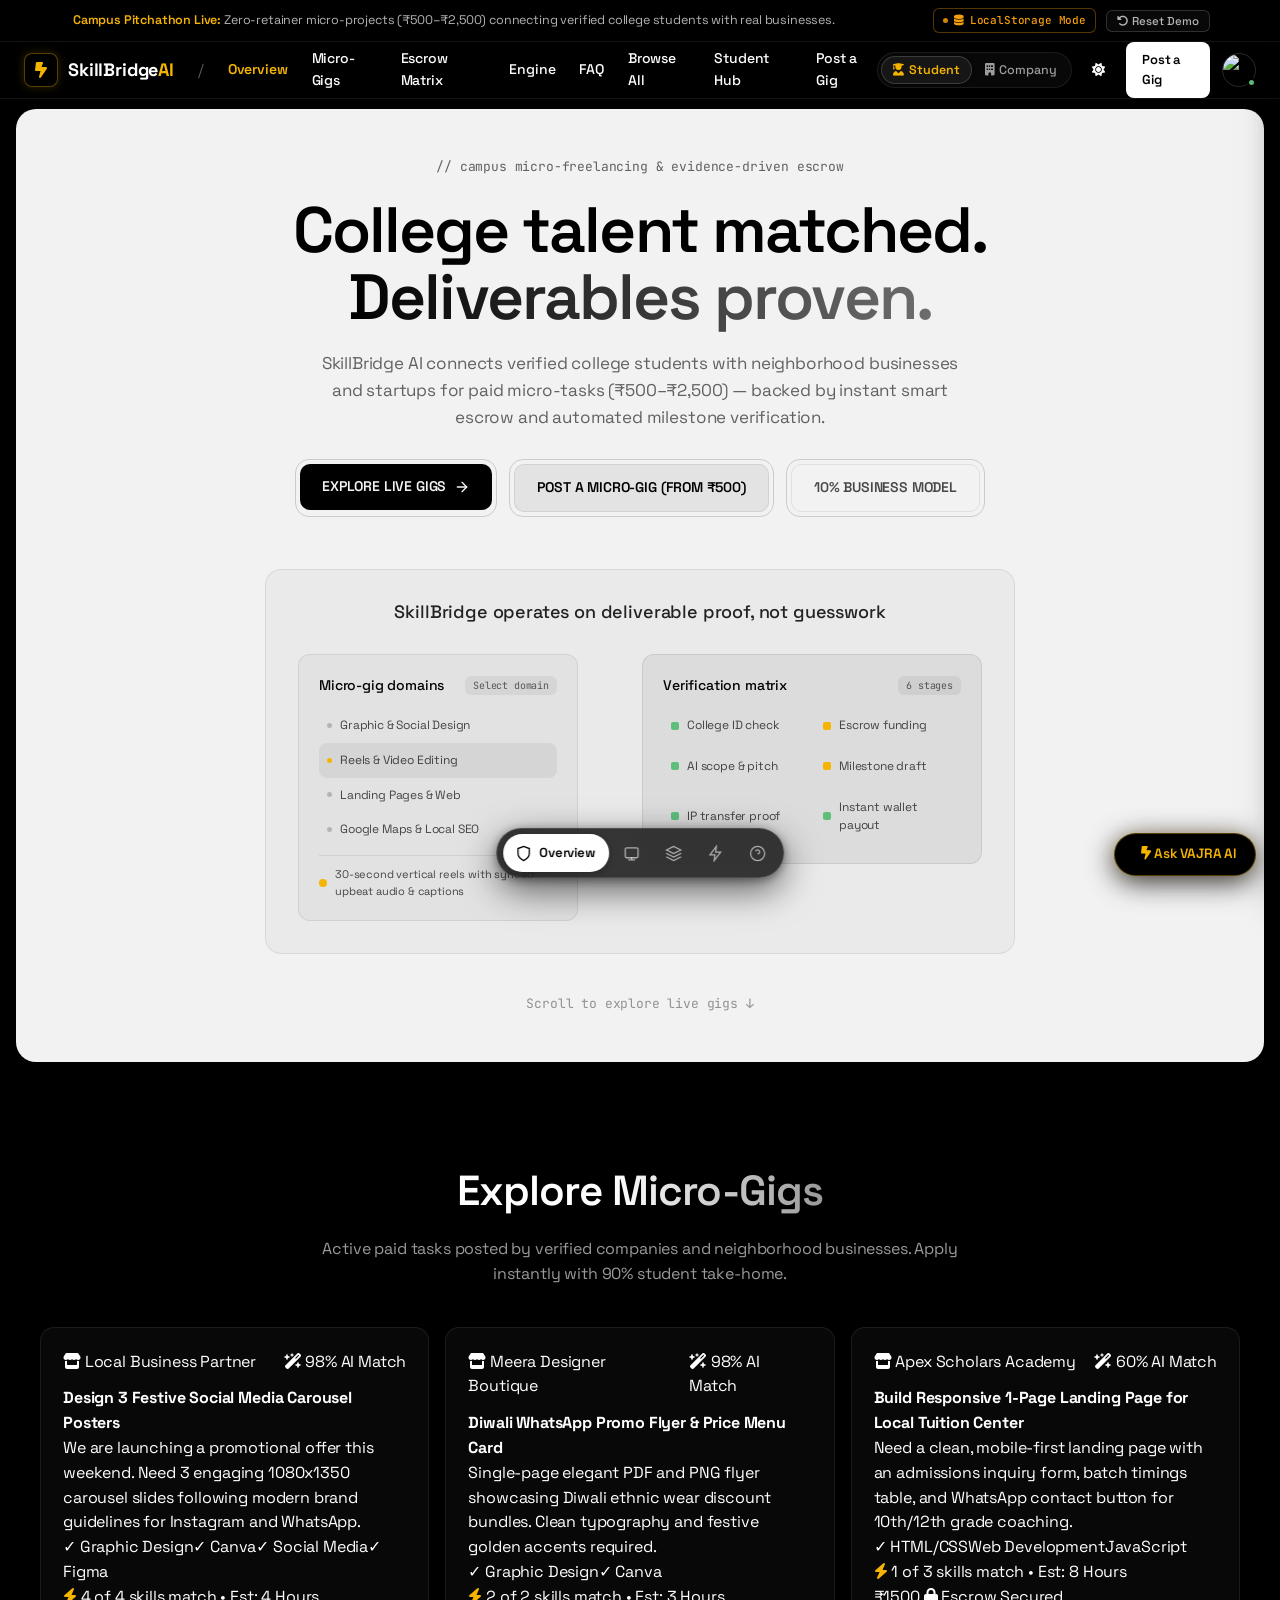
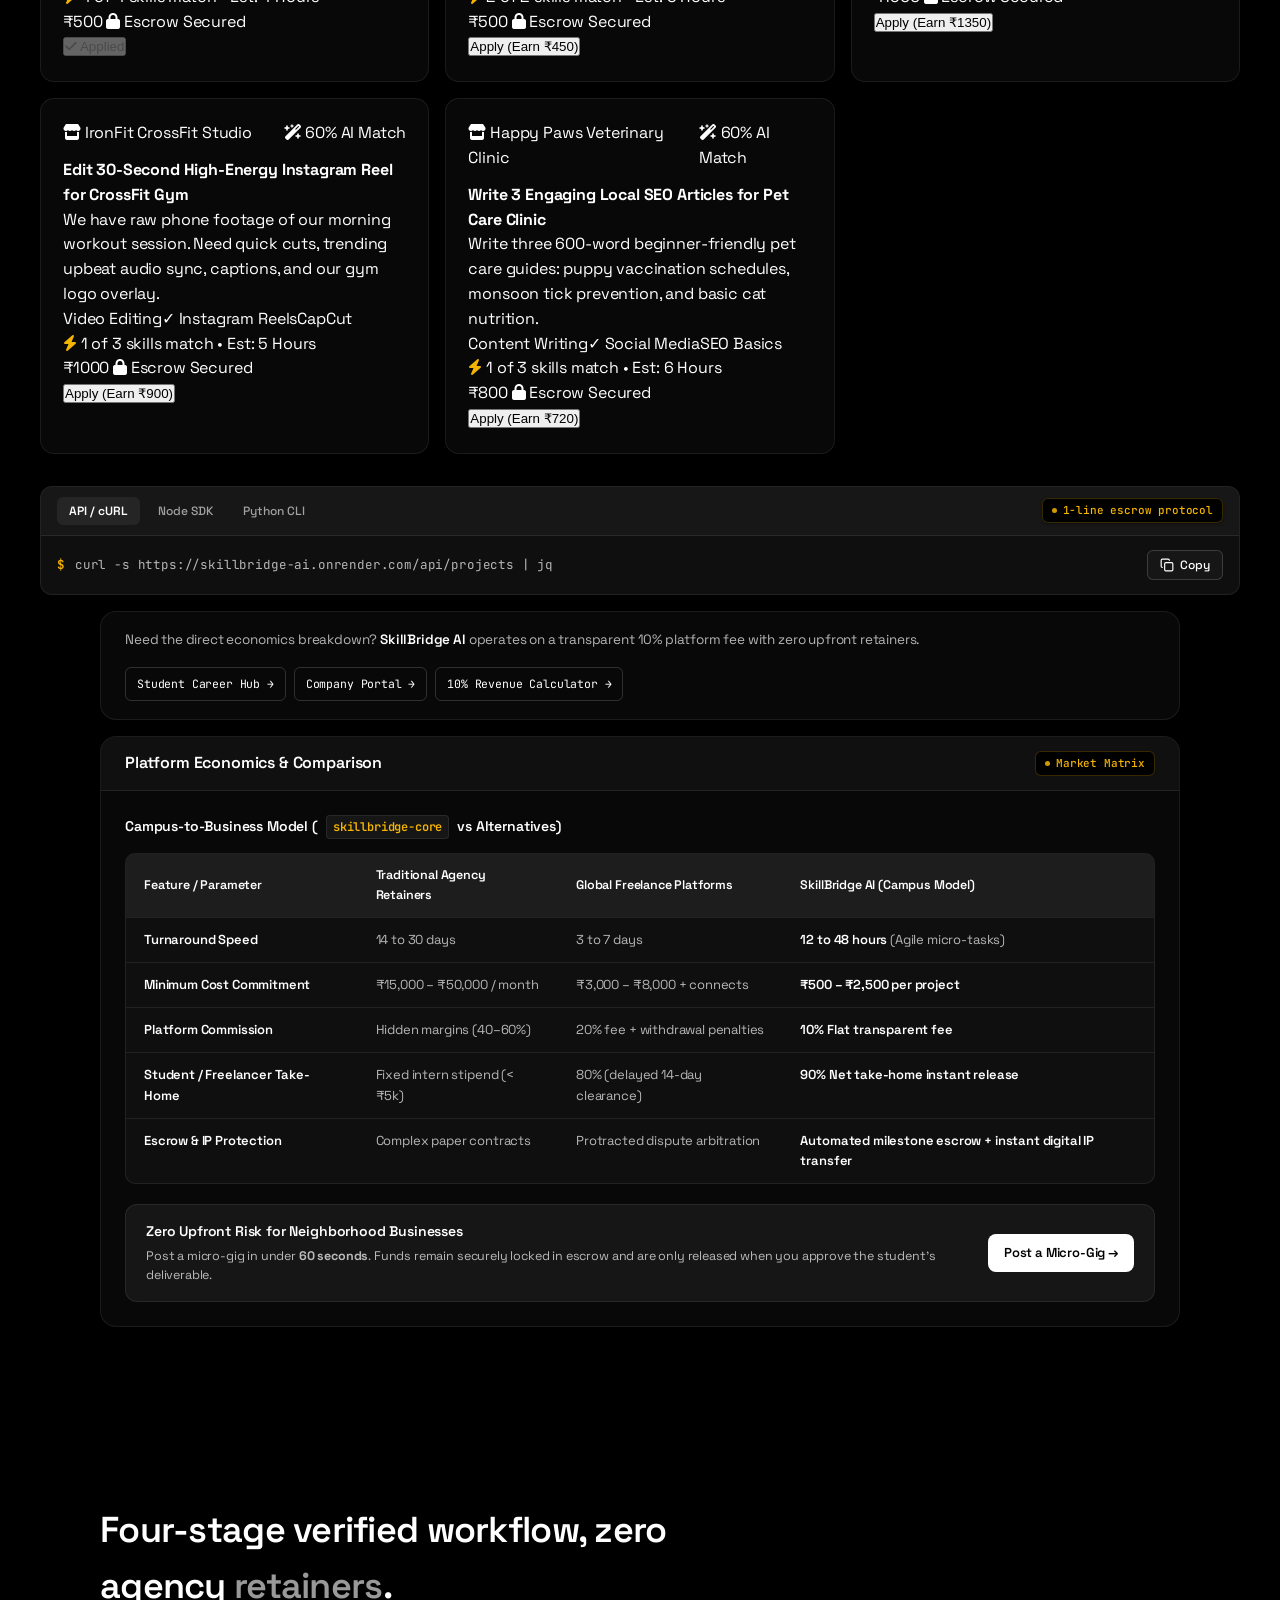
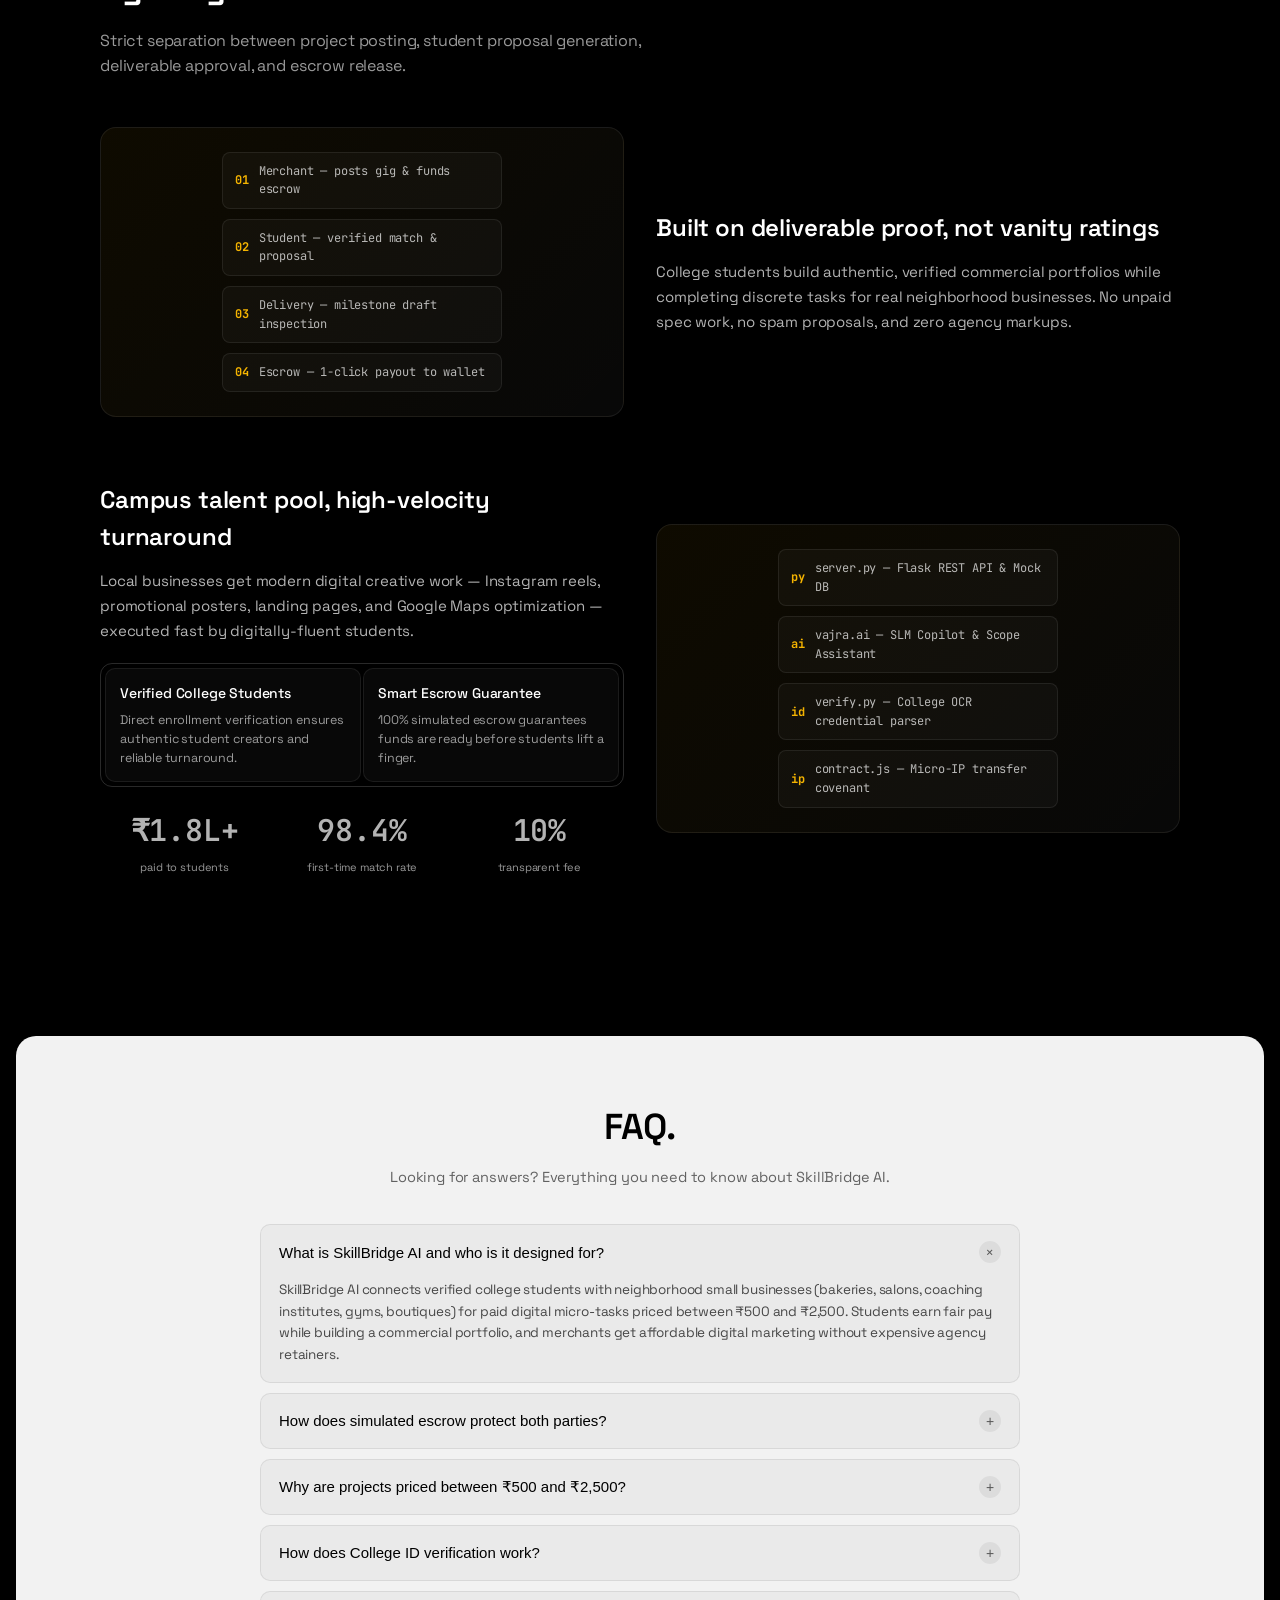
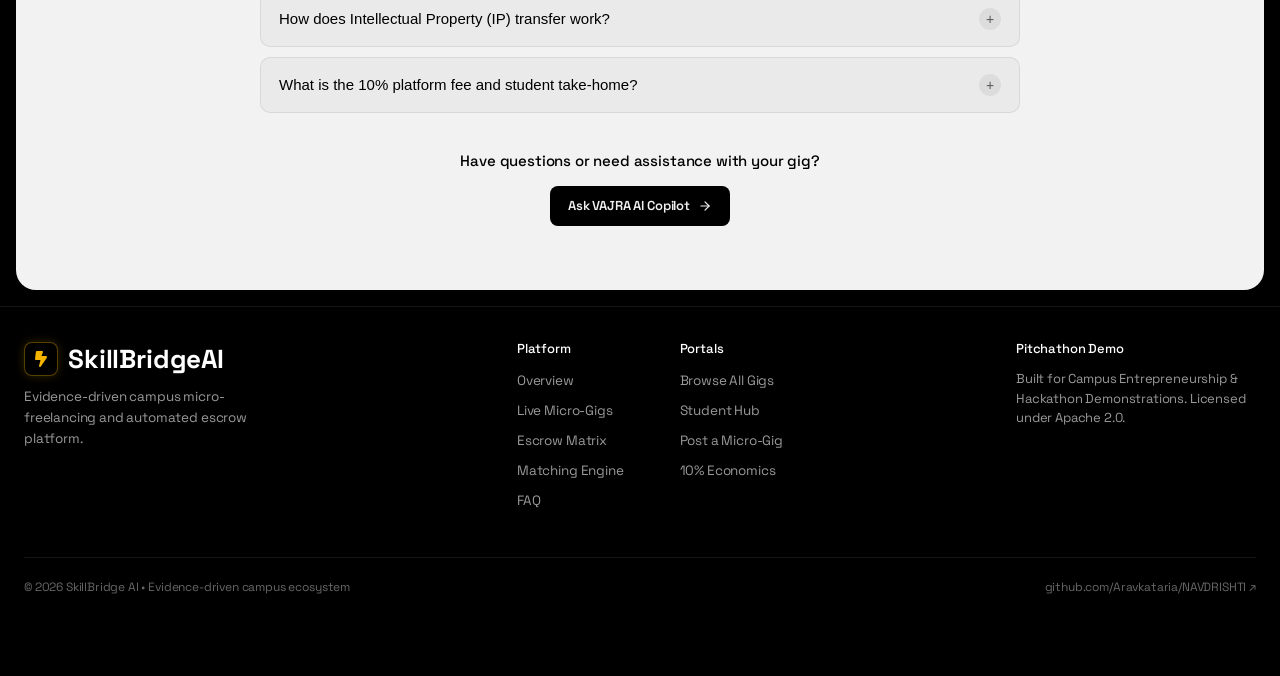
==== index.html @ e52fc349 "UI: Rebuild frontend with complete VAJRA architecture, interactive pipeline matrix, and floating doc" ====
<!DOCTYPE html>
<html lang="en" data-theme="dark">
<head>
  <meta charset="UTF-8">
  <meta name="viewport" content="width=device-width, initial-scale=1.0">
  <title>SkillBridge AI — Evidence-Driven Campus Micro-Freelance Hub</title>
  <link rel="preconnect" href="https://fonts.googleapis.com">
  <link rel="preconnect" href="https://fonts.gstatic.com" crossorigin>
  <link href="https://fonts.googleapis.com/css2?family=Space+Grotesk:wght@400;500;600;700&family=JetBrains+Mono:wght@400;500;600&display=swap" rel="stylesheet">
  <link rel="stylesheet" href="https://cdnjs.cloudflare.com/ajax/libs/font-awesome/6.5.1/css/all.min.css">
  <link rel="stylesheet" href="styles.css">
</head>
<body>

  <!-- Top Announcement Bar (VAJRA Minimalist Style) -->
  <div class="announcement-bar">
    <div class="container announcement-content">
      <span><i class="fa-solid fa-sparkles text-spark"></i> <strong>Campus Pitchathon Live:</strong> Zero-retainer micro-projects (₹500–₹2,500) connecting verified college students with real businesses.</span>
      <div class="demo-reset">
        <span id="backendStatusBadge" class="backend-badge"><i class="fa-solid fa-circle-notch fa-spin"></i> Checking Backend...</span>
        <button id="resetDataBtn" title="Reset sample demo data"><i class="fa-solid fa-rotate-left"></i> Reset Demo</button>
      </div>
    </div>
  </div>

  <!-- Header Navigation (S1 Sticky) -->
  <header class="top" id="top">
    <div class="nav-inner">
      <div class="nav-left">
        <a class="brand" href="#top" onclick="window.scrollTo({top:0,behavior:'smooth'});return false;">
          <div class="logo-icon"><i class="fa-solid fa-bolt-lightning"></i></div>
          <span>SkillBridge<span class="spark">AI</span></span>
        </a>
        <span class="slash">/</span>
        <nav class="nav-links">
          <a href="#overview" class="active">Overview</a>
          <a href="#gigs">Micro-Gigs</a>
          <a href="#pipeline">Escrow Matrix</a>
          <a href="#features">Engine</a>
          <a href="#faq">FAQ</a>
          <a href="pages/jobs.html">Browse All</a>
          <a href="pages/student-dashboard.html">Student Hub</a>
          <a href="pages/post-job.html">Post a Gig</a>
        </nav>
      </div>

      <div class="nav-right">
        <!-- Persona Switcher Pill (General: Student / Company) -->
        <div class="persona-switcher-box">
          <div class="persona-toggle-group">
            <button id="studentPersonaBtn" class="persona-btn active" title="Switch to Student Perspective">
              <i class="fa-solid fa-user-graduate"></i> Student
            </button>
            <button id="businessPersonaBtn" class="persona-btn" title="Switch to Company Perspective">
              <i class="fa-solid fa-building"></i> Company
            </button>
          </div>
        </div>

        <!-- Dark/Light Mode Icon Button -->
        <button class="icon-btn" id="themeToggleBtn" aria-label="Toggle dark mode" title="Toggle Theme">
          <svg class="moon" width="18" height="18" viewBox="0 0 24 24" fill="none" stroke="currentColor" stroke-width="2"><path d="M12 3a6 6 0 0 0 9 9 9 9 0 1 1-9-9Z"></path></svg>
          <svg class="sun" width="18" height="18" viewBox="0 0 24 24" fill="none" stroke="currentColor" stroke-width="2"><circle cx="12" cy="12" r="4"></circle><path d="M12 2v2M12 20v2M4.93 4.93l1.41 1.41M17.66 17.66l1.41 1.41M2 12h2M20 12h2M6.34 17.66l-1.41 1.41M19.07 4.93l-1.41 1.41"></path></svg>
        </button>

        <!-- Quick Post Action Button -->
        <a class="btn-get" href="pages/post-job.html">Post a Gig</a>

        <!-- Far-Right Profile Menu Button & Dropdown -->
        <div class="profile-menu-container">
          <button id="navProfileBtn" class="nav-profile-btn" aria-label="User Account Profile" title="Account & Profile">
            <img src="https://images.unsplash.com/photo-1534528741775-53994a69daeb?w=100&auto=format&fit=crop&q=80" alt="Profile" class="nav-profile-avatar" id="navProfileAvatar">
            <span class="nav-profile-dot"></span>
          </button>

          <div class="profile-dropdown-card" id="profileDropdown">
            <div class="dropdown-header">
              <img src="https://images.unsplash.com/photo-1534528741775-53994a69daeb?w=100&auto=format&fit=crop&q=80" alt="Profile" class="dropdown-avatar" id="dropdownAvatar">
              <div class="dropdown-user-meta">
                <strong id="dropdownUserName">Student Freelancer</strong>
                <span class="dropdown-subtext" id="dropdownUserRole">College Verified Partner</span>
              </div>
            </div>

            <div class="dropdown-stat-row">
              <div class="stat-cell">
                <span class="stat-label">Wallet</span>
                <strong class="stat-val text-success" id="dropdownWalletBalance">₹450</strong>
              </div>
              <div class="stat-cell">
                <span class="stat-label">College ID</span>
                <span class="badge badge-success" id="dropdownIdStatus" style="position:static;display:inline-block;padding:2px 8px;border-radius:4px;">Verified ✓</span>
              </div>
            </div>

            <div class="dropdown-links-list">
              <a href="pages/student-dashboard.html" class="dropdown-item" id="dropdownProfileLink">
                <i class="fa-solid fa-user-graduate"></i> View Student Hub
              </a>
              <a href="pages/jobs.html" class="dropdown-item">
                <i class="fa-solid fa-compass"></i> Find Open Gigs
              </a>
              <a href="pages/student-dashboard.html#verify" class="dropdown-item">
                <i class="fa-solid fa-id-card"></i> College ID Verification
              </a>
              <a href="pages/post-job.html" class="dropdown-item">
                <i class="fa-solid fa-store"></i> Company Portal
              </a>
            </div>
          </div>
        </div>

        <!-- Mobile Menu Hamburger -->
        <button class="mobile-menu-btn" onclick="toggleMobileNav()" aria-label="Toggle mobile menu">
          <svg width="20" height="20" viewBox="0 0 24 24" fill="none" stroke="currentColor" stroke-width="2"><line x1="4" x2="20" y1="12" y2="12"/><line x1="4" x2="20" y1="6" y2="6"/><line x1="4" x2="20" y1="18" y2="18"/></svg>
        </button>
      </div>
    </div>

    <!-- Mobile Navigation Drawer -->
    <div class="mobile-nav-drawer" id="mobileNavDrawer">
      <a href="#overview" onclick="closeMobileNav()">Overview <span>→</span></a>
      <a href="#gigs" onclick="closeMobileNav()">Live Micro-Gigs <span>→</span></a>
      <a href="#pipeline" onclick="closeMobileNav()">Escrow Architecture <span>→</span></a>
      <a href="#features" onclick="closeMobileNav()">Matching Engine <span>→</span></a>
      <a href="#faq" onclick="closeMobileNav()">FAQ <span>→</span></a>
      <a href="pages/jobs.html" onclick="closeMobileNav()">Browse All Gigs <span>→</span></a>
      <a href="pages/student-dashboard.html" onclick="closeMobileNav()">Student Hub <span>→</span></a>
      <a href="pages/post-job.html" onclick="closeMobileNav()" style="color:var(--spark);font-weight:600;">Post a Micro-Gig <span>→</span></a>
    </div>
  </header>

  <div class="shell">

    <!-- Hero Panel (S2 VAJRA Panel Layout) -->
    <section class="hero" id="overview">
      <div class="hero-inner">
        <div class="eyebrow">// campus micro-freelancing &amp; evidence-driven escrow</div>
        <h1 class="hero-h">College talent matched.<br><span class="accent">Deliverables proven.</span></h1>
        <p class="hero-sub">SkillBridge AI connects verified college students with neighborhood businesses and startups for paid micro-tasks (₹500–₹2,500) — backed by instant smart escrow and automated milestone verification.</p>
        
        <div class="hero-cta">
          <div class="cta-outer">
            <a class="cta-btn" href="#gigs">
              EXPLORE LIVE GIGS
              <svg width="16" height="16" viewBox="0 0 24 24" fill="none" stroke="currentColor" stroke-width="2" stroke-linecap="round" stroke-linejoin="round"><path d="M5 12h14"></path><path d="m12 5 7 7-7 7"></path></svg>
            </a>
          </div>
          <div class="cta-outer">
            <a class="cta-btn" href="pages/post-job.html" style="background:var(--s2-card-strong);color:var(--s2-text);border:1px solid var(--s2-border);">
              POST A MICRO-GIG (FROM ₹500)
            </a>
          </div>
          <div class="cta-outer">
            <a class="cta-btn" href="pages/how-it-works.html" style="background:transparent;color:var(--s2-text-70);border:1px solid var(--s2-border);">
              10% BUSINESS MODEL
            </a>
          </div>
        </div>

        <!-- Interactive Domain Selector & Escrow Verification Matrix -->
        <div class="pipeline-outer" id="pipeline">
          <div class="pipeline-title">SkillBridge operates on deliverable proof, not guesswork</div>
          <div class="pipeline-flex">

            <div class="selector-card">
              <div class="selector-head">
                <h4>Micro-gig domains</h4>
                <span class="selector-tag">Select domain</span>
              </div>
              <div class="sel-row" onclick="switchDomain(this, 'Canva/Figma marketing posters verified with brand style guide')">
                <div class="sel-dot"></div><span>Graphic &amp; Social Design</span>
              </div>
              <div class="sel-row active" onclick="switchDomain(this, '30-second vertical reels with synced upbeat audio &amp; captions')">
                <div class="sel-dot on"></div><span>Reels &amp; Video Editing</span>
              </div>
              <div class="sel-row" onclick="switchDomain(this, 'Responsive mobile-first landing pages with WhatsApp contact form')">
                <div class="sel-dot"></div><span>Landing Pages &amp; Web</span>
              </div>
              <div class="sel-row" onclick="switchDomain(this, 'Business profile verification, geotagging &amp; review optimization')">
                <div class="sel-dot"></div><span>Google Maps &amp; Local SEO</span>
              </div>
              <div class="sel-detail">
                <div class="sel-detail-dot"></div>
                <span id="domainDetailText">30-second vertical reels with synced upbeat audio &amp; captions</span>
              </div>
            </div>

            <div class="models-card">
              <div class="selector-head">
                <h4>Verification matrix</h4>
                <span class="selector-tag">6 stages</span>
              </div>
              <div class="models-grid">
                <div class="model-item"><div class="swatch" style="background:#5fbf7a"></div><span>College ID check</span></div>
                <div class="model-item"><div class="swatch" style="background:#f5b400"></div><span>Escrow funding</span></div>
                <div class="model-item"><div class="swatch" style="background:#5fbf7a"></div><span>AI scope &amp; pitch</span></div>
                <div class="model-item"><div class="swatch" style="background:#f5b400"></div><span>Milestone draft</span></div>
                <div class="model-item"><div class="swatch" style="background:#5fbf7a"></div><span>IP transfer proof</span></div>
                <div class="model-item"><div class="swatch" style="background:#5fbf7a"></div><span>Instant wallet payout</span></div>
              </div>
            </div>

          </div>
        </div>

        <div class="scroll-hint">Scroll to explore live gigs ↓</div>
      </div>
    </section>

    <!-- Downloads / Live Micro-Gigs Panel (S1) -->
    <section class="downloads" id="gigs">
      <div class="dl-head">
        <h2>Explore <span class="accent">Micro-Gigs</span></h2>
        <p>Active paid tasks posted by verified companies and neighborhood businesses. Apply instantly with 90% student take-home.</p>
      </div>

      <!-- Dynamic Projects Feed Container -->
      <div class="projects-grid" id="projectsContainer">
        <!-- Dynamically populated by app.js -->
      </div>

      <!-- Integrated Minimalist Terminal Protocol Block -->
      <div class="term-install-box">
        <div class="term-install-head">
          <div class="term-tabs">
            <button class="term-tab active" onclick="switchTerm('api', this)">API / cURL</button>
            <button class="term-tab" onclick="switchTerm('node', this)">Node SDK</button>
            <button class="term-tab" onclick="switchTerm('py', this)">Python CLI</button>
          </div>
          <span class="term-tag">1-line escrow protocol</span>
        </div>
        <div class="term-install-body">
          <div class="term-cmd-line">
            <span class="term-prompt">$</span>
            <span class="term-code" id="term-cmd">curl -s https://skillbridge-ai.onrender.com/api/projects | jq</span>
          </div>
          <button class="term-copy-btn" onclick="copyTermCmd(this)" aria-label="Copy terminal command">
            <svg width="14" height="14" viewBox="0 0 24 24" fill="none" stroke="currentColor" stroke-width="2" stroke-linecap="round" stroke-linejoin="round"><rect width="14" height="14" x="8" y="8" rx="2" ry="2"/><path d="M4 16c-1.1 0-2-.9-2-2V4c0-1.1.9-2 2-2h10c1.1 0 2 .9 2 2"/></svg>
            <span>Copy</span>
          </button>
        </div>
      </div>

      <!-- Core Protocol Links -->
      <div class="core-band">
        <p>Need the direct economics breakdown? <b>SkillBridge AI</b> operates on a transparent 10% platform fee with zero upfront retainers.</p>
        <div class="core-links">
          <a class="core-link" href="pages/student-dashboard.html">Student Career Hub &rarr;</a>
          <a class="core-link" href="pages/post-job.html">Company Portal &rarr;</a>
          <a class="core-link" href="pages/how-it-works.html">10% Revenue Calculator &rarr;</a>
        </div>
      </div>

      <!-- Economics & Market Comparison Matrix -->
      <div class="specs-box">
        <div class="specs-head">
          <div class="specs-head-left">
            <h3>Platform Economics &amp; Comparison</h3>
          </div>
          <span class="specs-badge">Market Matrix</span>
        </div>

        <div class="specs-content">
          <h4 class="specs-subhead">Campus-to-Business Model (<code>skillbridge-core</code> vs Alternatives)</h4>
          <div class="specs-table-wrap">
            <table class="specs-table">
              <thead>
                <tr>
                  <th>Feature / Parameter</th>
                  <th>Traditional Agency Retainers</th>
                  <th>Global Freelance Platforms</th>
                  <th>SkillBridge AI (Campus Model)</th>
                </tr>
              </thead>
              <tbody>
                <tr>
                  <td><b>Turnaround Speed</b></td>
                  <td>14 to 30 days</td>
                  <td>3 to 7 days</td>
                  <td><b>12 to 48 hours</b> (Agile micro-tasks)</td>
                </tr>
                <tr>
                  <td><b>Minimum Cost Commitment</b></td>
                  <td>₹15,000 – ₹50,000 / month</td>
                  <td>₹3,000 – ₹8,000 + connects</td>
                  <td><b>₹500 – ₹2,500 per project</b></td>
                </tr>
                <tr>
                  <td><b>Platform Commission</b></td>
                  <td>Hidden margins (40–60%)</td>
                  <td>20% fee + withdrawal penalties</td>
                  <td><b>10% Flat transparent fee</b></td>
                </tr>
                <tr>
                  <td><b>Student / Freelancer Take-Home</b></td>
                  <td>Fixed intern stipend (&lt; ₹5k)</td>
                  <td>80% (delayed 14-day clearance)</td>
                  <td><b>90% Net take-home instant release</b></td>
                </tr>
                <tr>
                  <td><b>Escrow &amp; IP Protection</b></td>
                  <td>Complex paper contracts</td>
                  <td>Protracted dispute arbitration</td>
                  <td><b>Automated milestone escrow + instant digital IP transfer</b></td>
                </tr>
              </tbody>
            </table>
          </div>

          <!-- Web Edition Specs Callout below table -->
          <div class="web-specs-card">
            <div class="web-specs-text">
              <h5>Zero Upfront Risk for Neighborhood Businesses</h5>
              <p>Post a micro-gig in under <b>60 seconds</b>. Funds remain securely locked in escrow and are only released when you approve the student's deliverable.</p>
            </div>
            <a class="web-specs-btn" href="pages/post-job.html">Post a Micro-Gig &rarr;</a>
          </div>
        </div>
      </div>
    </section>

    <!-- Features & Matching Engine Panel (S1) -->
    <section class="features" id="features">
      <div class="features-inner">
        <div class="sec-head">
          <h2>Four-stage verified workflow, zero agency <span class="dim">retainers</span>.</h2>
          <p>Strict separation between project posting, student proposal generation, deliverable approval, and escrow release.</p>
        </div>

        <div class="feat-row">
          <div class="feat-visual">
            <div class="pipeline-mini">
              <div class="stage"><span class="num">01</span> Merchant — posts gig &amp; funds escrow</div>
              <div class="stage"><span class="num">02</span> Student — verified match &amp; proposal</div>
              <div class="stage"><span class="num">03</span> Delivery — milestone draft inspection</div>
              <div class="stage"><span class="num">04</span> Escrow — 1-click payout to wallet</div>
            </div>
          </div>
          <div class="feat-text">
            <h3>Built on deliverable proof, not vanity ratings</h3>
            <p>College students build authentic, verified commercial portfolios while completing discrete tasks for real neighborhood businesses. No unpaid spec work, no spam proposals, and zero agency markups.</p>
          </div>
        </div>

        <div class="feat-row">
          <div class="feat-text">
            <h3>Campus talent pool, high-velocity turnaround</h3>
            <p>Local businesses get modern digital creative work — Instagram reels, promotional posters, landing pages, and Google Maps optimization — executed fast by digitally-fluent students.</p>
            <div class="mini-cards">
              <div class="mini-card">
                <h4>Verified College Students</h4>
                <p>Direct enrollment verification ensures authentic student creators and reliable turnaround.</p>
              </div>
              <div class="mini-card">
                <h4>Smart Escrow Guarantee</h4>
                <p>100% simulated escrow guarantees funds are ready before students lift a finger.</p>
              </div>
            </div>
            <div class="stat-trio">
              <div><h4>₹1.8L+</h4><p>paid to students</p></div>
              <div><h4>98.4%</h4><p>first-time match rate</p></div>
              <div><h4>10%</h4><p>transparent fee</p></div>
            </div>
          </div>
          <div class="feat-visual">
            <div class="pipeline-mini">
              <div class="stage"><span class="num">py</span> server.py — Flask REST API &amp; Mock DB</div>
              <div class="stage"><span class="num">ai</span> vajra.ai — SLM Copilot &amp; Scope Assistant</div>
              <div class="stage"><span class="num">id</span> verify.py — College OCR credential parser</div>
              <div class="stage"><span class="num">ip</span> contract.js — Micro-IP transfer covenant</div>
            </div>
          </div>
        </div>
      </div>
    </section>

    <!-- FAQ Panel (S2 VAJRA Accordion Style) -->
    <section class="faq" id="faq">
      <div class="faq-inner">
        <div class="faq-head">
          <h2>FAQ.</h2>
          <p>Looking for answers? Everything you need to know about SkillBridge AI.</p>
        </div>

        <div class="faq-item open">
          <button class="faq-q" onclick="toggleFaq(this)">
            <h3>What is SkillBridge AI and who is it designed for?</h3>
            <div class="plus-circle">+</div>
          </button>
          <div class="faq-a"><div class="faq-a-inner">SkillBridge AI connects verified college students with neighborhood small businesses (bakeries, salons, coaching institutes, gyms, boutiques) for paid digital micro-tasks priced between ₹500 and ₹2,500. Students earn fair pay while building a commercial portfolio, and merchants get affordable digital marketing without expensive agency retainers.</div></div>
        </div>

        <div class="faq-item">
          <button class="faq-q" onclick="toggleFaq(this)">
            <h3>How does simulated escrow protect both parties?</h3>
            <div class="plus-circle">+</div>
          </button>
          <div class="faq-a"><div class="faq-a-inner">When a business posts a project, the total budget is pre-funded into an escrow vault. The student is guaranteed that payment is ready upon completion. The client inspects the submitted draft before releasing the funds with one click. If revisions are required, the student updates the work until satisfaction.</div></div>
        </div>

        <div class="faq-item">
          <button class="faq-q" onclick="toggleFaq(this)">
            <h3>Why are projects priced between ₹500 and ₹2,500?</h3>
            <div class="plus-circle">+</div>
          </button>
          <div class="faq-a"><div class="faq-a-inner">This price tier aligns perfectly with discrete, well-scoped micro-tasks (3 festive social media posters, a 30-second edited reel, a 1-page responsive landing page, or Google Business profile setup). It makes services accessible to small business budgets while providing college students meaningful earnings for 3–8 hours of work.</div></div>
        </div>

        <div class="faq-item">
          <button class="faq-q" onclick="toggleFaq(this)">
            <h3>How does College ID verification work?</h3>
            <div class="plus-circle">+</div>
          </button>
          <div class="faq-a"><div class="faq-a-inner">Students upload their college ID card or university enrollment proof in the Student Hub. Our automated verification extracts university name, roll number, and valid semester dates to grant a verified student badge. This builds trust with clients and prioritizes the student in project matching.</div></div>
        </div>

        <div class="faq-item">
          <button class="faq-q" onclick="toggleFaq(this)">
            <h3>How does Intellectual Property (IP) transfer work?</h3>
            <div class="plus-circle">+</div>
          </button>
          <div class="faq-a"><div class="faq-a-inner">Every project includes the standard SkillBridge Micro-Contract clause: all commercial copyrights, source files, and marketing usage rights transfer automatically and permanently to the business client upon milestone approval and payment release.</div></div>
        </div>

        <div class="faq-item">
          <button class="faq-q" onclick="toggleFaq(this)">
            <h3>What is the 10% platform fee and student take-home?</h3>
            <div class="plus-circle">+</div>
          </button>
          <div class="faq-a"><div class="faq-a-inner">SkillBridge AI charges a transparent 10% platform facilitation fee. For a ₹1,000 project, ₹900 goes directly into the student freelancer's wallet, and ₹100 covers platform matching, verification, and hosting. No hidden withdrawal fees or currency conversion deductions.</div></div>
        </div>

        <div class="faq-foot">
          <p>Have questions or need assistance with your gig?</p>
          <a href="javascript:void(0)" onclick="document.getElementById('vajraToggleBtn').click()">
            Ask VAJRA AI Copilot
            <svg width="14" height="14" viewBox="0 0 24 24" fill="none" stroke="currentColor" stroke-width="2" stroke-linecap="round" stroke-linejoin="round"><path d="M5 12h14"></path><path d="m12 5 7 7-7 7"></path></svg>
          </a>
        </div>
      </div>
    </section>

  </div>

  <!-- Footer (VAJRA Layout) -->
  <footer class="bottom app-footer">
    <div class="foot-inner">
      <div class="foot-top">
        <div class="foot-brand">
          <a href="#top" style="display:inline-flex;align-items:center;gap:10px;">
            <div class="logo-icon"><i class="fa-solid fa-bolt-lightning"></i></div>
            <span>SkillBridge<span class="spark">AI</span></span>
          </a>
          <p>Evidence-driven campus micro-freelancing and automated escrow platform.</p>
        </div>
        <div class="foot-cols">
          <div class="foot-col">
            <h4>Platform</h4>
            <a href="#overview">Overview</a>
            <a href="#gigs">Live Micro-Gigs</a>
            <a href="#pipeline">Escrow Matrix</a>
            <a href="#features">Matching Engine</a>
            <a href="#faq">FAQ</a>
          </div>
          <div class="foot-col">
            <h4>Portals</h4>
            <a href="pages/jobs.html">Browse All Gigs</a>
            <a href="pages/student-dashboard.html">Student Hub</a>
            <a href="pages/post-job.html">Post a Micro-Gig</a>
            <a href="pages/how-it-works.html">10% Economics</a>
          </div>
        </div>
        <div class="foot-license">
          <h4>Pitchathon Demo</h4>
          <p>Built for Campus Entrepreneurship &amp; Hackathon Demonstrations. Licensed under Apache 2.0.</p>
        </div>
      </div>
      <div class="foot-bottom">
        <span>&copy; 2026 SkillBridge AI &bull; Evidence-driven campus ecosystem</span>
        <a href="https://github.com/Aravkataria/NAVDRISHTI" target="_blank" rel="noopener">github.com/Aravkataria/NAVDRISHTI &nearr;</a>
      </div>
    </div>
  </footer>

  <!-- Floating Navigation Dock (VAJRA Center-Bottom Pill) -->
  <nav class="dock" id="dock" aria-label="Section navigation">
    <a href="#overview" class="dock-item is-active" data-section="overview" title="Overview">
      <svg width="17" height="17" viewBox="0 0 24 24" fill="none" stroke="currentColor" stroke-width="1.8"><path d="M12 22s8-4 8-10V5l-8-3-8 3v7c0 6 8 10 8 10z"/></svg>
      <span>Overview</span>
    </a>
    <a href="#gigs" class="dock-item" data-section="gigs" title="Live Gigs">
      <svg width="17" height="17" viewBox="0 0 24 24" fill="none" stroke="currentColor" stroke-width="1.8"><rect x="3" y="4" width="18" height="14" rx="2"/><path d="M8 21h8M12 18v3" stroke-linecap="round"/></svg>
      <span>Gigs</span>
    </a>
    <a href="#pipeline" class="dock-item" data-section="pipeline" title="Escrow Architecture">
      <svg width="17" height="17" viewBox="0 0 24 24" fill="none" stroke="currentColor" stroke-width="1.8"><path d="M12 2 2 7l10 5 10-5-10-5Z"/><path d="M2 17l10 5 10-5M2 12l10 5 10-5" stroke-linecap="round"/></svg>
      <span>Escrow</span>
    </a>
    <a href="#features" class="dock-item" data-section="features" title="Engine">
      <svg width="17" height="17" viewBox="0 0 24 24" fill="none" stroke="currentColor" stroke-width="1.8"><path d="M13 2 4 14h7l-1 8 9-12h-7l1-8Z"/></svg>
      <span>Engine</span>
    </a>
    <a href="#faq" class="dock-item" data-section="faq" title="FAQ">
      <svg width="17" height="17" viewBox="0 0 24 24" fill="none" stroke="currentColor" stroke-width="1.8"><circle cx="12" cy="12" r="10"/><path d="M9.09 9a3 3 0 0 1 5.83 1c0 2-3 3-3 3"/><path d="M12 17h.01"/></svg>
      <span>FAQ</span>
    </a>
  </nav>

  <!-- Apply Modal (For Dynamic Gigs) -->
  <div class="modal-overlay" id="applyModal">
    <div class="modal-box">
      <div class="modal-header">
        <div>
          <h3 id="modalProjectTitle">Apply for Project</h3>
          <span class="badge badge-primary" id="modalProjectClient">Client</span>
        </div>
        <button class="modal-close-btn" id="closeApplyModalBtn">&times;</button>
      </div>
      <div class="modal-body">
        <div class="modal-project-summary">
          <div class="summary-item">
            <span>Budget:</span>
            <strong id="modalProjectBudget">₹500</strong>
          </div>
          <div class="summary-item">
            <span>Student Take-Home (90%):</span>
            <strong class="text-success" id="modalStudentTakeHome">₹450</strong>
          </div>
          <div class="summary-item">
            <span>Escrow Status:</span>
            <span class="badge badge-success"><i class="fa-solid fa-lock"></i> 100% Escrow Funded</span>
          </div>
        </div>

        <form id="applyProjectForm">
          <div class="form-group">
            <label for="applyCoverLetter">Quick Pitch / Strategy for this Task:</label>
            <textarea id="applyCoverLetter" rows="3" class="form-control" required placeholder="Hi! I have made several Instagram carousel posters for college events using Canva and Figma. I can deliver 3 variations within 24 hours."></textarea>
          </div>
          <div class="form-group">
            <label for="applyPortfolioLink">Portfolio / Sample Work Link (Drive/Behance/GitHub):</label>
            <input type="url" id="applyPortfolioLink" class="form-control" placeholder="https://behance.net/student-portfolio" value="https://behance.net/student-portfolio">
          </div>

          <div class="legal-box">
            <label class="checkbox-container">
              <input type="checkbox" id="legalCheckbox" checked required>
              <span class="checkmark"></span>
              <span class="legal-text">
                <strong>Standard SkillBridge Micro-Contract:</strong> All commercial IP & copyright rights transfer entirely to the business client upon milestone approval and payment release.
              </span>
            </label>
          </div>

          <div class="modal-footer">
            <button type="button" class="btn btn-outline" id="cancelApplyBtn">Cancel</button>
            <button type="submit" class="btn btn-primary"><i class="fa-solid fa-paper-plane"></i> Submit Application</button>
          </div>
        </form>
      </div>
    </div>
  </div>

  <!-- Floating VAJRA AI Copilot Widget -->
  <div class="vajra-launcher" id="vajraToggleBtn" title="Open VAJRA AI Assistant">
    <div class="vajra-pulse"></div>
    <div class="vajra-btn-content">
      <i class="fa-solid fa-bolt-lightning"></i>
      <span>Ask VAJRA AI</span>
    </div>
  </div>

  <!-- VAJRA Chat Drawer -->
  <div class="vajra-chat-drawer" id="vajraDrawer">
    <div class="vajra-drawer-header">
      <div class="vajra-header-info">
        <div class="vajra-avatar">
          <i class="fa-solid fa-bolt"></i>
        </div>
        <div>
          <h4>VAJRA AI Copilot</h4>
          <span class="vajra-status" id="vajraStatusPill">
            <span class="dot online"></span> SLM Active (Pitch &amp; Scope Assistant)
          </span>
        </div>
      </div>
      <button class="vajra-close-btn" id="closeVajraDrawerBtn">&times;</button>
    </div>

    <div class="vajra-messages" id="vajraMessages">
      <div class="vajra-msg vajra-bot">
        <div class="vajra-msg-bubble">
          <strong>Namaste! I am VAJRA ⚡</strong><br>
          Your AI Copilot for student micro-freelancing. How can I help you today?
        </div>
      </div>
    </div>

    <div class="vajra-quick-chips" id="vajraQuickChips">
      <button class="vajra-chip" data-prompt="Help me write a winning proposal for a design gig">⚡ Write Gig Proposal</button>
      <button class="vajra-chip" data-prompt="How should I price a 1-page landing page website?">💰 Price a 1-Page Website</button>
      <button class="vajra-chip" data-prompt="What skills should I learn to earn more?">🚀 High-Paying Skills</button>
      <button class="vajra-chip" data-prompt="Draft a job post for a 30-sec reel editor">📝 Draft Job Post</button>
    </div>

    <form class="vajra-input-form" id="vajraForm">
      <input type="text" id="vajraInput" placeholder="Ask VAJRA anything (e.g. 'Write a proposal...')" autocomplete="off">
      <button type="submit" id="vajraSendBtn"><i class="fa-solid fa-paper-plane"></i></button>
    </form>
  </div>

  <!-- Toast Notification Container -->
  <div id="toastContainer" class="toast-container"></div>

  <!-- Interactive Scripts -->
  <script>
    // Dock Scrollspy
    function initDockScrollSpy() {
      var sections = [
        { id: 'overview', el: document.getElementById('overview') },
        { id: 'gigs', el: document.getElementById('gigs') },
        { id: 'pipeline', el: document.getElementById('pipeline') },
        { id: 'features', el: document.getElementById('features') },
        { id: 'faq', el: document.getElementById('faq') }
      ];

      function updateActiveDock() {
        var scrollY = window.pageYOffset || document.documentElement.scrollTop;
        var triggerLine = scrollY + (window.innerHeight * 0.35);
        var activeId = 'overview';

        for (var i = 0; i < sections.length; i++) {
          if (sections[i].el) {
            var top = sections[i].el.offsetTop;
            if (triggerLine >= top) {
              activeId = sections[i].id;
            }
          }
        }

        document.querySelectorAll('.dock-item').forEach(function(item) {
          if (item.getAttribute('data-section') === activeId) {
            item.classList.add('is-active');
          } else {
            item.classList.remove('is-active');
          }
        });
      }

      window.addEventListener('scroll', updateActiveDock, { passive: true });
      updateActiveDock();
    }

    // Mobile Navigation Drawer Toggle
    function toggleMobileNav() {
      var drawer = document.getElementById('mobileNavDrawer');
      if (drawer) drawer.classList.toggle('open');
    }

    function closeMobileNav() {
      var drawer = document.getElementById('mobileNavDrawer');
      if (drawer) drawer.classList.remove('open');
    }

    // FAQ Accordion
    function toggleFaq(btn) {
      var item = btn.parentElement;
      var wasOpen = item.classList.contains('open');
      document.querySelectorAll('.faq-item').forEach(function(el) { el.classList.remove('open'); });
      if (!wasOpen) item.classList.add('open');
    }

    // Terminal Commands
    var termCommands = {
      api: 'curl -s https://skillbridge-ai.onrender.com/api/projects | jq',
      node: 'npx skillbridge-sdk create-gig --budget 1500 --escrow locked',
      py: 'pip install skillbridge && python -m skillbridge.escrow --verify'
    };

    function switchTerm(tool, btn) {
      document.querySelectorAll('.term-tab').forEach(function(el) { el.classList.remove('active'); });
      btn.classList.add('active');
      var codeEl = document.getElementById('term-cmd');
      if (codeEl && termCommands[tool]) {
        codeEl.innerText = termCommands[tool];
      }
    }

    function copyTermCmd(btn) {
      var text = document.getElementById('term-cmd').innerText;
      navigator.clipboard.writeText(text).then(function() {
        var span = btn.querySelector('span');
        var old = span.innerText;
        span.innerText = 'Copied!';
        setTimeout(function() { span.innerText = old; }, 2000);
      });
    }

    // Domain Selector Switcher
    function switchDomain(row, text) {
      document.querySelectorAll('.sel-row').forEach(function(r) {
        r.classList.remove('active');
        var dot = r.querySelector('.sel-dot');
        if (dot) dot.classList.remove('on');
      });
      row.classList.add('active');
      var dot = row.querySelector('.sel-dot');
      if (dot) dot.classList.add('on');
      var detail = document.getElementById('domainDetailText');
      if (detail) detail.textContent = text;
    }

    document.addEventListener('DOMContentLoaded', function() {
      initDockScrollSpy();
    });
  </script>

  <!-- Application Logic -->
  <script src="app.js"></script>
</body>
</html>
---- styles.css ----
/* ==========================================================
   SkillBridge AI — VAJRA Design System (Full Fidelity)
   Directly adapted from VAJRA: Evidence-driven reasoning & repair
   Fonts: Space Grotesk (Primary) + JetBrains Mono (Technical)
   Theme: Pitch Black #000, Spark Amber #f5b400, Glassmorphic Surfaces
   ========================================================== */

:root, [data-theme="dark"] {
  --page-bg: #000000;
  --spark: #f5b400;
  --ok: #5fbf7a;
  --warn: #f59e0b;
  --danger: #f43f5e;
  --info: #38bdf8;
  --purple: #a855f7;

  --s1-bg: #000000;
  --s1-text: #ffffff;
  --s1-text-rgb: 255,255,255;
  --s1-text-70: rgba(255,255,255,.7);
  --s1-text-60: rgba(255,255,255,.6);
  --s1-text-40: rgba(255,255,255,.4);
  --s1-border: rgba(255,255,255,.08);
  --s1-border-strong: rgba(255,255,255,.16);
  --s1-card: rgba(255,255,255,.03);
  --s1-card-strong: rgba(255,255,255,.06);
  --s1-hover: rgba(255,255,255,.1);

  --s2-bg: rgba(255,255,255,.95);
  --s2-text: #000000;
  --s2-text-rgb: 0,0,0;
  --s2-text-70: rgba(0,0,0,.7);
  --s2-text-60: rgba(0,0,0,.6);
  --s2-text-40: rgba(0,0,0,.4);
  --s2-border: rgba(0,0,0,.08);
  --s2-border-strong: rgba(0,0,0,.16);
  --s2-card: rgba(0,0,0,.03);
  --s2-card-strong: rgba(0,0,0,.06);

  --code-bg: #0b0f17;
  --code-text: #f1f5f9;
  --code-border: rgba(255,255,255,0.09);
  --code-head-bg: rgba(255,255,255,0.04);
  --code-head-text: rgba(255,255,255,0.7);

  /* Component Aliases */
  --bg-body: var(--page-bg);
  --bg-card: var(--s1-card);
  --bg-card-strong: var(--s1-card-strong);
  --bg-subtle: #080c14;
  --border-color: var(--s1-border);
  --border-strong: var(--s1-border-strong);
  --text-main: var(--s1-text);
  --text-muted: var(--s1-text-60);
  --text-dim: var(--s1-text-40);
  --dark: #ffffff;
  --primary: var(--spark);
  --primary-hover: #e5a700;
  --primary-light: rgba(245, 180, 0, 0.12);
  --primary-glow: rgba(245, 180, 0, 0.22);
  --success: var(--ok);
  --success-light: rgba(95, 191, 122, 0.12);
  --warning: var(--warn);
  --warning-light: rgba(245, 158, 11, 0.12);
  --danger-color: var(--danger);

  --radius-sm: 8px;
  --radius-md: 12px;
  --radius-lg: 16px;
  --radius-xl: 20px;
  --radius-full: 9999px;

  --shadow-sm: 0 1px 3px rgba(0, 0, 0, 0.5);
  --shadow-md: 0 4px 16px rgba(0, 0, 0, 0.6);
  --shadow-lg: 0 16px 36px rgba(0, 0, 0, 0.8);
}

[data-theme="light"] {
  --page-bg: #ffffff;
  --spark: #d97706;
  --ok: #16a34a;
  --warn: #d97706;
  --danger: #dc2626;
  --info: #0284c7;
  --purple: #9333ea;

  --s1-bg: rgba(255,255,255,.95);
  --s1-text: #000000;
  --s1-text-rgb: 0,0,0;
  --s1-text-70: rgba(0,0,0,.7);
  --s1-text-60: rgba(0,0,0,.6);
  --s1-text-40: rgba(0,0,0,.4);
  --s1-border: rgba(0,0,0,.08);
  --s1-border-strong: rgba(0,0,0,.14);
  --s1-card: rgba(0,0,0,.03);
  --s1-card-strong: rgba(0,0,0,.05);
  --s1-hover: rgba(0,0,0,.06);

  --s2-bg: #000000;
  --s2-text: #ffffff;
  --s2-text-rgb: 255,255,255;
  --s2-text-70: rgba(255,255,255,.7);
  --s2-text-60: rgba(255,255,255,.6);
  --s2-text-40: rgba(255,255,255,.4);
  --s2-border: rgba(255,255,255,.08);
  --s2-border-strong: rgba(255,255,255,.14);
  --s2-card: rgba(255,255,255,.03);
  --s2-card-strong: rgba(255,255,255,.05);

  --code-bg: #ffffff;
  --code-text: #0f172a;
  --code-border: rgba(15,23,42,0.12);
  --code-head-bg: rgba(15,23,42,0.04);
  --code-head-text: rgba(15,23,42,0.7);

  --bg-body: #ffffff;
  --bg-card: #f8fafc;
  --bg-card-hover: #f1f5f9;
  --bg-subtle: #f1f5f9;
  --border-color: rgba(0,0,0,.08);
  --border-strong: rgba(0,0,0,.16);
  --text-main: #000000;
  --text-muted: rgba(0,0,0,.6);
  --text-dim: rgba(0,0,0,.4);
  --dark: #000000;
  --primary: var(--spark);
  --primary-hover: #b45309;
  --primary-light: rgba(217, 119, 6, 0.1);
  --primary-glow: rgba(217, 119, 6, 0.2);
  --success: var(--ok);
  --success-light: rgba(22, 163, 74, 0.1);
  --warning: var(--warn);
  --warning-light: rgba(217, 119, 6, 0.1);
  --danger-color: var(--danger);

  --shadow-sm: 0 1px 3px rgba(0, 0, 0, 0.08);
  --shadow-md: 0 4px 14px rgba(0, 0, 0, 0.08);
  --shadow-lg: 0 14px 28px rgba(0, 0, 0, 0.1);
}

/* ================= RESET & GLOBAL ================= */
* {
  box-sizing: border-box;
  margin: 0;
  padding: 0;
}

html {
  scroll-behavior: smooth;
  overflow-x: hidden;
}

body {
  background: var(--page-bg);
  font-family: 'Space Grotesk', -apple-system, BlinkMacSystemFont, sans-serif;
  -webkit-font-smoothing: antialiased;
  letter-spacing: -0.01em;
  transition: background 0.2s ease;
  overflow-x: hidden;
  width: 100%;
  max-width: 100%;
  color: var(--s1-text);
  line-height: 1.55;
}

a {
  color: inherit;
  text-decoration: none;
}

.mono {
  font-family: 'JetBrains Mono', monospace;
}

/* ================= HEADER (S1) ================= */
header.top, .navbar {
  position: sticky;
  top: 0;
  z-index: 50;
  background: var(--s1-bg);
  border-bottom: 1px solid var(--s1-border);
  transition: background 0.2s ease, border-color 0.2s ease;
}

.nav-inner, .nav-container {
  max-width: 1400px;
  margin: 0 auto;
  padding: 0 24px;
  height: 56px;
  display: flex;
  align-items: center;
  justify-content: space-between;
}

.nav-left {
  display: flex;
  align-items: center;
  gap: 24px;
}

.brand, .nav-brand {
  font-size: 18px;
  font-weight: 700;
  color: var(--s1-text);
  display: inline-flex;
  align-items: center;
  gap: 10px;
  text-decoration: none;
}

.brand-logo, .logo-icon {
  height: 34px;
  width: 34px;
  object-fit: contain;
  display: inline-flex;
  align-items: center;
  justify-content: center;
  border-radius: 8px;
  background: #000000;
  border: 1px solid rgba(245, 180, 0, 0.35);
  color: var(--spark);
  font-size: 1rem;
  box-shadow: 0 0 10px rgba(245, 180, 0, 0.2);
  transition: transform 0.2s ease, filter 0.2s ease, box-shadow 0.2s ease;
}

.brand:hover .brand-logo, .nav-brand:hover .logo-icon {
  transform: scale(1.06);
  box-shadow: 0 0 16px rgba(245, 180, 0, 0.4);
}

.brand .spark, .brand-title .brand-ai {
  color: var(--spark);
}

.slash {
  color: var(--s1-text-40);
  font-weight: 300;
}

.nav-links {
  display: flex;
  align-items: center;
  gap: 24px;
}

.nav-links a, .nav-link {
  font-size: 14px;
  font-weight: 500;
  color: var(--s1-text);
  transition: color 0.15s;
  text-decoration: none;
  display: inline-flex;
  align-items: center;
  gap: 6px;
}

.nav-links a:hover, .nav-link:hover {
  color: var(--spark);
}

.nav-links a.active, .nav-link.active {
  color: var(--spark);
  font-weight: 600;
}

.nav-right, .nav-actions {
  display: flex;
  align-items: center;
  gap: 12px;
}

.icon-btn, .theme-toggle-btn {
  width: 36px;
  height: 36px;
  border-radius: 8px;
  display: flex;
  align-items: center;
  justify-content: center;
  color: var(--s1-text);
  transition: background 0.15s;
  cursor: pointer;
  border: none;
  background: none;
}

.icon-btn:hover, .theme-toggle-btn:hover {
  background: var(--s1-hover);
  color: var(--spark);
}

.icon-btn svg {
  display: block;
}

.icon-btn .sun {
  display: none;
}

[data-theme="light"] .icon-btn .moon {
  display: none;
}

[data-theme="light"] .icon-btn .sun {
  display: block;
}

.btn-get {
  background: var(--s1-text);
  color: var(--s1-bg);
  font-size: 13px;
  font-weight: 600;
  padding: 8px 16px;
  border-radius: 8px;
  transition: opacity 0.15s;
  text-decoration: none;
  display: inline-flex;
  align-items: center;
  gap: 6px;
}

.btn-get:hover {
  opacity: 0.85;
}

/* Persona Switcher Pill */
.persona-switcher-box {
  display: inline-flex;
  align-items: center;
  background: var(--s1-card);
  padding: 3px;
  border-radius: var(--radius-full);
  border: 1px solid var(--s1-border);
}

.persona-toggle-group {
  display: inline-flex;
  align-items: center;
  gap: 2px;
}

.persona-btn {
  background: transparent;
  border: none;
  font-family: 'Space Grotesk', sans-serif;
  font-size: 0.78rem;
  font-weight: 500;
  color: var(--s1-text-60);
  padding: 4px 11px;
  border-radius: var(--radius-full);
  cursor: pointer;
  transition: var(--transition-fast);
  display: inline-flex;
  align-items: center;
  gap: 5px;
  white-space: nowrap;
  height: 28px;
}

.persona-btn:hover {
  color: var(--s1-text);
}

.persona-btn.active {
  background: var(--s1-card-strong);
  color: var(--spark);
  border: 1px solid var(--s1-border-strong);
  font-weight: 600;
  box-shadow: 0 1px 3px rgba(0, 0, 0, 0.4);
}

/* Far-Right Profile Menu Button & Dropdown */
.profile-menu-container {
  position: relative;
  display: inline-flex;
  align-items: center;
  flex-shrink: 0;
}

.nav-profile-btn {
  background: transparent;
  border: 1px solid var(--s1-border-strong);
  width: 34px;
  height: 34px;
  border-radius: 50%;
  padding: 0;
  cursor: pointer;
  display: inline-flex;
  align-items: center;
  justify-content: center;
  position: relative;
  transition: var(--transition-fast);
  outline: none;
}

.nav-profile-btn:hover {
  border-color: var(--spark);
  box-shadow: 0 0 0 3px rgba(245, 180, 0, 0.2);
}

.nav-profile-avatar {
  width: 100%;
  height: 100%;
  border-radius: 50%;
  object-fit: cover;
  display: block;
}

.nav-profile-dot {
  position: absolute;
  bottom: -1px;
  right: -1px;
  width: 9px;
  height: 9px;
  border-radius: 50%;
  background-color: var(--ok);
  border: 2px solid var(--s1-bg);
}

.profile-dropdown-card {
  position: absolute;
  top: calc(100% + 10px);
  right: 0;
  width: 280px;
  background: #090d13;
  border: 1px solid var(--s1-border-strong);
  border-radius: 14px;
  box-shadow: 0 16px 36px rgba(0, 0, 0, 0.85);
  z-index: 1000;
  display: none;
  flex-direction: column;
  overflow: hidden;
  animation: dropdownPop 0.16s cubic-bezier(0.16, 1, 0.3, 1);
}

[data-theme="light"] .profile-dropdown-card {
  background: #ffffff;
  border-color: rgba(0, 0, 0, 0.14);
  box-shadow: 0 16px 36px rgba(0, 0, 0, 0.12);
}

.profile-dropdown-card.show {
  display: flex;
}

@keyframes dropdownPop {
  from { opacity: 0; transform: translateY(-6px) scale(0.97); }
  to { opacity: 1; transform: translateY(0) scale(1); }
}

.dropdown-header {
  display: flex;
  align-items: center;
  gap: 12px;
  padding: 14px 16px;
  background: var(--s1-card);
  border-bottom: 1px solid var(--s1-border);
}

.dropdown-avatar {
  width: 42px;
  height: 42px;
  border-radius: 50%;
  object-fit: cover;
  border: 1px solid var(--s1-border-strong);
  flex-shrink: 0;
}

.dropdown-user-meta {
  display: flex;
  flex-direction: column;
  min-width: 0;
}

.dropdown-user-meta strong {
  font-size: 0.9rem;
  color: var(--s1-text);
  white-space: nowrap;
  overflow: hidden;
  text-overflow: ellipsis;
}

.dropdown-subtext {
  font-size: 0.74rem;
  color: var(--s1-text-60);
}

.dropdown-stat-row {
  display: grid;
  grid-template-columns: 1fr 1fr;
  gap: 8px;
  padding: 10px 16px;
  background: var(--s1-card);
  border-bottom: 1px solid var(--s1-border);
}

.stat-cell {
  display: flex;
  flex-direction: column;
  gap: 2px;
}

.stat-cell .stat-label {
  font-size: 0.7rem;
  color: var(--s1-text-60);
  text-transform: uppercase;
  letter-spacing: 0.4px;
  font-weight: 600;
}

.stat-cell .stat-val {
  font-size: 1.05rem;
  font-weight: 700;
  font-family: 'JetBrains Mono', monospace;
  color: var(--spark);
}

.dropdown-links-list {
  display: flex;
  flex-direction: column;
  padding: 6px;
}

.dropdown-item, .dropdown-item-btn {
  display: flex;
  align-items: center;
  gap: 10px;
  padding: 8px 12px;
  font-size: 0.84rem;
  font-weight: 500;
  color: var(--s1-text);
  text-decoration: none;
  border-radius: var(--radius-sm);
  background: transparent;
  border: none;
  width: 100%;
  text-align: left;
  cursor: pointer;
  font-family: 'Space Grotesk', sans-serif;
  transition: var(--transition-fast);
}

.dropdown-item:hover, .dropdown-item-btn:hover {
  background: var(--s1-hover);
  color: var(--spark);
}

.dropdown-item i, .dropdown-item-btn i {
  width: 16px;
  color: var(--spark);
  font-size: 0.88rem;
  text-align: center;
}

/* Mobile Nav Drawer */
.mobile-menu-btn {
  display: none;
  width: 36px;
  height: 36px;
  border-radius: 8px;
  align-items: center;
  justify-content: center;
  color: var(--s1-text);
  background: none;
  border: none;
  cursor: pointer;
  transition: background 0.15s;
}

.mobile-menu-btn:hover {
  background: var(--s1-hover);
}

.mobile-nav-drawer {
  display: none;
  position: fixed;
  top: 56px;
  left: 0;
  right: 0;
  background: var(--s1-bg);
  border-bottom: 1px solid var(--s1-border);
  padding: 16px 24px 20px;
  z-index: 49;
  flex-direction: column;
  gap: 14px;
  box-shadow: 0 12px 28px rgba(0, 0, 0, 0.35);
  max-height: calc(100vh - 56px);
  overflow-y: auto;
  -webkit-overflow-scrolling: touch;
}

.mobile-nav-drawer.open {
  display: flex;
}

.mobile-nav-drawer a {
  font-size: 15px;
  font-weight: 500;
  color: var(--s1-text);
  padding: 8px 0;
  border-bottom: 1px solid var(--s1-border);
  transition: color 0.15s;
  display: flex;
  align-items: center;
  justify-content: space-between;
}

.mobile-nav-drawer a:hover {
  color: var(--spark);
}

/* Top Announcement Bar */
.announcement-bar {
  background: var(--s1-bg);
  border-bottom: 1px solid var(--s1-border);
  color: var(--s1-text-70);
  font-size: 12.5px;
  padding: 8px 0;
}

.announcement-content {
  display: flex;
  justify-content: space-between;
  align-items: center;
  flex-wrap: wrap;
  gap: 12px;
}

.announcement-content strong {
  color: var(--spark);
  font-weight: 600;
}

.demo-reset {
  display: flex;
  align-items: center;
  gap: 10px;
}

.backend-badge {
  font-family: 'JetBrains Mono', monospace;
  font-size: 11px;
  font-weight: 500;
  color: var(--spark);
  padding: 3px 9px;
  border-radius: 6px;
  background: #000000;
  border: 1px solid rgba(245, 180, 0, 0.28);
  display: inline-flex;
  align-items: center;
  gap: 6px;
  box-shadow: 0 1px 3px rgba(0, 0, 0, 0.4);
}

.backend-badge::before {
  content: '';
  width: 5px;
  height: 5px;
  border-radius: 50%;
  background: var(--spark);
  opacity: 0.85;
  display: inline-block;
  flex-shrink: 0;
}

.backend-badge.connected {
  color: var(--ok);
  border-color: rgba(95, 191, 122, 0.35);
}

.backend-badge.connected::before {
  background: var(--ok);
}

.backend-badge.offline {
  color: var(--warn);
  border-color: rgba(245, 158, 11, 0.35);
}

.backend-badge.offline::before {
  background: var(--warn);
}

.demo-reset button {
  background: var(--s1-card);
  border: 1px solid var(--s1-border-strong);
  color: var(--s1-text-70);
  font-family: 'Space Grotesk', sans-serif;
  font-size: 11.5px;
  font-weight: 500;
  padding: 3px 10px;
  border-radius: 6px;
  cursor: pointer;
  transition: all 0.15s;
}

.demo-reset button:hover {
  background: var(--s1-hover);
  color: var(--s1-text);
}

/* ================= SHELL & HERO PANEL (S2) ================= */
.shell {
  padding-top: 6px;
  max-width: 1400px;
  margin: 0 auto;
  width: 100%;
}

section.hero {
  min-height: calc(100vh - 90px);
  display: flex;
  flex-direction: column;
  justify-content: center;
  padding: 48px 0;
  background: var(--s2-bg);
  margin: 4px 16px 16px;
  border-radius: 20px;
  color: var(--s2-text);
  transition: background 0.2s ease, color 0.2s ease;
}

.hero-inner {
  max-width: 1100px;
  margin: 0 auto;
  text-align: center;
  padding: 0 20px;
}

.eyebrow {
  font-size: 13px;
  color: var(--s2-text-60);
  margin-bottom: 20px;
  font-family: 'JetBrains Mono', monospace;
}

h1.hero-h {
  font-size: clamp(38px, 6.4vw, 64px);
  font-weight: 600;
  line-height: 1.05;
  letter-spacing: -0.03em;
}

h1.hero-h .accent {
  background: linear-gradient(90deg, var(--s2-text), rgba(var(--s2-text-rgb), 0.55));
  -webkit-background-clip: text;
  background-clip: text;
  color: transparent;
}

.hero-sub {
  margin: 18px auto 0;
  max-width: 640px;
  color: var(--s2-text-60);
  font-size: 17px;
  line-height: 1.6;
}

.hero-cta {
  margin-top: 28px;
  display: flex;
  justify-content: center;
  gap: 12px;
  flex-wrap: wrap;
}

.cta-outer {
  border: 1px solid var(--s2-border-strong);
  border-radius: 14px;
  padding: 4px;
  display: inline-block;
  transition: border-color 0.2s;
}

.cta-outer:hover {
  border-color: rgba(var(--s2-text-rgb), 0.5);
}

.cta-btn {
  display: inline-flex;
  align-items: center;
  gap: 8px;
  background: var(--s2-text);
  color: var(--s2-bg);
  font-size: 14px;
  font-weight: 600;
  padding: 12px 22px;
  border-radius: 10px;
  text-decoration: none;
}

/* Pipeline Panel (In Hero) */
.pipeline-outer {
  max-width: 900px;
  margin: 52px auto 0;
  padding: 28px 32px 32px;
  border-radius: 16px;
  background: var(--s2-card);
  border: 1px solid var(--s2-border);
  position: relative;
}

.pipeline-title {
  font-size: 18px;
  font-weight: 500;
  color: rgba(var(--s2-text-rgb), 0.85);
  margin-bottom: 28px;
}

.pipeline-flex {
  display: flex;
  justify-content: center;
  align-items: flex-start;
  gap: 64px;
  flex-wrap: wrap;
}

.selector-card {
  width: 280px;
  padding: 20px;
  border-radius: 12px;
  text-align: left;
  background: var(--s2-card);
  border: 1px solid var(--s2-border);
}

.selector-head {
  display: flex;
  justify-content: space-between;
  align-items: center;
  margin-bottom: 12px;
}

.selector-head h4 {
  font-size: 14px;
  font-weight: 500;
}

.selector-tag {
  font-size: 10px;
  padding: 2px 8px;
  border-radius: 6px;
  background: var(--s2-card-strong);
  color: var(--s2-text-60);
  font-family: 'JetBrains Mono', monospace;
}

.sel-row {
  display: flex;
  align-items: center;
  gap: 8px;
  padding: 8px;
  border-radius: 8px;
  cursor: pointer;
  transition: background 0.15s;
}

.sel-row.active {
  background: var(--s2-card-strong);
}

.sel-dot {
  width: 5px;
  height: 5px;
  border-radius: 50%;
  background: rgba(var(--s2-text-rgb), 0.2);
  flex-shrink: 0;
}

.sel-dot.on {
  background: var(--spark);
}

.sel-row span {
  font-size: 12px;
  color: var(--s2-text-70);
}

.sel-detail {
  margin-top: 8px;
  padding-top: 10px;
  border-top: 1px solid var(--s2-border);
  display: flex;
  align-items: center;
  gap: 8px;
}

.sel-detail-dot {
  width: 8px;
  height: 8px;
  border-radius: 50%;
  background: var(--spark);
  flex-shrink: 0;
}

.sel-detail span {
  font-size: 11px;
  color: var(--s2-text-70);
}

.models-card {
  width: 340px;
  padding: 20px;
  border-radius: 12px;
  text-align: left;
  background: var(--s2-card-strong);
  border: 1px solid var(--s2-border);
}

.models-grid {
  display: grid;
  grid-template-columns: 1fr 1fr;
  gap: 6px;
}

.model-item {
  display: flex;
  align-items: center;
  gap: 8px;
  padding: 8px;
  border-radius: 8px;
}

.model-item .swatch {
  width: 8px;
  height: 8px;
  border-radius: 2px;
  flex-shrink: 0;
}

.model-item span {
  font-size: 12px;
  color: var(--s2-text-70);
}

.scroll-hint {
  text-align: center;
  margin-top: 40px;
  font-size: 13px;
  color: var(--s2-text-40);
  font-family: 'JetBrains Mono', monospace;
}

/* ================= SECTION: DOWNLOADS / LIVE GIGS (S1) ================= */
section.downloads {
  padding: 80px 24px;
  background: var(--s1-bg);
  margin: 0 16px 16px;
  border-radius: 20px;
  position: relative;
  overflow: hidden;
  transition: background 0.2s ease;
}

.dl-head {
  text-align: center;
  max-width: 640px;
  margin: 0 auto 40px;
}

.dl-head h2 {
  font-size: clamp(30px, 4.4vw, 42px);
  font-weight: 600;
  letter-spacing: -0.02em;
  color: var(--s1-text);
}

.dl-head h2 .accent {
  background: linear-gradient(90deg, var(--s1-text), rgba(var(--s1-text-rgb), 0.6));
  -webkit-background-clip: text;
  background-clip: text;
  color: transparent;
}

.dl-head p {
  margin-top: 14px;
  color: var(--s1-text-60);
  font-size: 16px;
}

.dl-outer {
  max-width: 1080px;
  margin: 0 auto;
  padding: 24px;
  border-radius: 16px;
  border: 1px dashed var(--s1-border-strong);
  background: var(--s1-card);
}

.dl-grid {
  display: grid;
  grid-template-columns: repeat(4, 1fr);
  gap: 20px;
}

.dl-card {
  position: relative;
  border-radius: 12px;
  background: var(--s1-card);
  border: 1px solid var(--s1-border);
  padding: 24px;
  display: flex;
  flex-direction: column;
  overflow: hidden;
  color: var(--s1-text);
}

.dl-card.hi {
  background: var(--s1-card-strong);
  border: 1px dashed var(--s1-border-strong);
}

.badge {
  position: absolute;
  top: 0;
  right: 20px;
  background: var(--s1-text);
  color: var(--s1-bg);
  font-size: 10px;
  font-weight: 600;
  padding: 3px 10px;
  border-radius: 0 0 6px 6px;
  font-family: 'JetBrains Mono', monospace;
}

.dl-card h3 {
  font-size: 17px;
  font-weight: 600;
  margin-bottom: 6px;
}

.dl-card .sub {
  font-size: 12.5px;
  color: var(--s1-text-70);
  margin-bottom: 18px;
  min-height: 34px;
}

.dl-card .file {
  font-family: 'JetBrains Mono', monospace;
  font-size: 12px;
  color: var(--spark);
  padding-bottom: 14px;
  margin-bottom: 14px;
  border-bottom: 1px dashed var(--s1-border);
  font-weight: 700;
}

.dl-feats {
  list-style: none;
  display: flex;
  flex-direction: column;
  gap: 8px;
  margin-bottom: 24px;
}

.dl-feats li {
  display: flex;
  gap: 8px;
  font-size: 12.5px;
  color: var(--s1-text-70);
}

.dl-feats li::before {
  content: "✓";
  color: var(--spark);
  flex-shrink: 0;
  font-weight: 700;
}

.dl-btn {
  margin-top: auto;
  text-align: center;
  font-size: 13.5px;
  font-weight: 600;
  padding: 10px;
  border-radius: 8px;
  background: var(--s1-card-strong);
  border: 1px solid var(--s1-border-strong);
  color: var(--s1-text);
  display: flex;
  align-items: center;
  justify-content: center;
  gap: 6px;
  transition: background 0.15s;
  text-decoration: none;
  cursor: pointer;
}

.dl-btn:hover {
  background: var(--s1-hover);
}

.dl-card.hi .dl-btn {
  background: var(--s1-text);
  color: var(--s1-bg);
}

.dl-card.hi .dl-btn:hover {
  opacity: 0.85;
}

/* Minimalist Terminal 1-Liner Band */
.term-install-box {
  margin-top: 20px;
  border-radius: 12px;
  background: var(--s1-card-strong);
  border: 1px solid var(--s1-border);
  overflow: hidden;
}

.term-install-head {
  display: flex;
  justify-content: space-between;
  align-items: center;
  padding: 10px 16px;
  border-bottom: 1px solid var(--s1-border);
  background: var(--s1-card);
  gap: 12px;
  flex-wrap: wrap;
}

.term-tabs {
  display: flex;
  gap: 6px;
  align-items: center;
}

.term-tab {
  background: none;
  border: none;
  padding: 6px 12px;
  border-radius: 6px;
  font-family: 'Space Grotesk', sans-serif;
  font-size: 12px;
  font-weight: 500;
  color: var(--s1-text-60);
  cursor: pointer;
  transition: all 0.15s;
}

.term-tab:hover {
  color: var(--s1-text);
  background: var(--s1-card-strong);
}

.term-tab.active {
  color: var(--s1-text);
  background: var(--s1-card-strong);
  font-weight: 600;
}

.term-tag {
  font-size: 11px;
  font-family: 'JetBrains Mono', monospace;
  font-weight: 500;
  color: var(--spark);
  padding: 3px 9px;
  border-radius: 6px;
  background: #000000;
  border: 1px solid rgba(245, 180, 0, 0.22);
  display: inline-flex;
  align-items: center;
  gap: 6px;
  box-shadow: 0 1px 3px rgba(0, 0, 0, 0.4);
}

.term-tag::before {
  content: '';
  width: 5px;
  height: 5px;
  border-radius: 50%;
  background: var(--spark);
  opacity: 0.85;
  display: inline-block;
  flex-shrink: 0;
}

.term-install-body {
  padding: 14px 16px;
  display: flex;
  align-items: center;
  justify-content: space-between;
  gap: 16px;
}

.term-cmd-line {
  display: flex;
  align-items: center;
  gap: 10px;
  overflow-x: auto;
  white-space: nowrap;
  font-family: 'JetBrains Mono', monospace;
  font-size: 12.5px;
  color: var(--s1-text);
}

.term-prompt {
  color: var(--spark);
  user-select: none;
  font-weight: 600;
}

.term-code {
  color: var(--s1-text-70);
  user-select: all;
}

.term-copy-btn {
  display: inline-flex;
  align-items: center;
  gap: 6px;
  background: var(--s1-card);
  border: 1px solid var(--s1-border-strong);
  color: var(--s1-text);
  font-family: 'Space Grotesk', sans-serif;
  font-size: 12px;
  font-weight: 500;
  padding: 6px 12px;
  border-radius: 6px;
  cursor: pointer;
  flex-shrink: 0;
  transition: all 0.15s;
}

.term-copy-btn:hover {
  background: var(--s1-hover);
}

.core-band {
  max-width: 1080px;
  margin: 16px auto 0;
  padding: 18px 24px;
  border-radius: 16px;
  border: 1px solid var(--s1-border);
  background: var(--s1-card);
  display: flex;
  align-items: center;
  justify-content: space-between;
  gap: 16px;
  flex-wrap: wrap;
}

.core-band p {
  font-size: 13.5px;
  color: var(--s1-text-70);
}

.core-band p b {
  color: var(--s1-text);
  font-weight: 600;
}

.core-links {
  display: flex;
  gap: 8px;
  flex-wrap: wrap;
}

.core-link {
  font-family: 'JetBrains Mono', monospace;
  font-size: 11.5px;
  color: var(--s1-text);
  border: 1px solid var(--s1-border-strong);
  padding: 7px 11px;
  border-radius: 6px;
  transition: background 0.15s;
}

.core-link:hover {
  background: var(--s1-hover);
}

/* System Economics Specs Matrix */
.specs-box {
  max-width: 1080px;
  margin: 16px auto 0;
  border-radius: 16px;
  border: 1px solid var(--s1-border);
  background: var(--s1-card);
  overflow: hidden;
  font-family: 'Space Grotesk', sans-serif;
}

.specs-head {
  display: flex;
  justify-content: space-between;
  align-items: center;
  padding: 14px 24px;
  background: var(--s1-card);
  border-bottom: 1px solid var(--s1-border);
  gap: 12px;
  flex-wrap: wrap;
}

.specs-head-left h3 {
  font-size: 16px;
  font-weight: 600;
  color: var(--s1-text);
  letter-spacing: -0.01em;
}

.specs-badge {
  font-size: 11px;
  font-family: 'JetBrains Mono', monospace;
  font-weight: 500;
  color: var(--spark);
  padding: 3px 9px;
  border-radius: 6px;
  background: #000000;
  border: 1px solid rgba(245, 180, 0, 0.22);
  display: inline-flex;
  align-items: center;
  gap: 6px;
}

.specs-badge::before {
  content: '';
  width: 5px;
  height: 5px;
  border-radius: 50%;
  background: var(--spark);
  opacity: 0.85;
  display: inline-block;
  flex-shrink: 0;
}

.specs-content {
  padding: 24px;
}

.specs-subhead {
  font-size: 14px;
  font-weight: 600;
  color: var(--s1-text);
  margin-bottom: 14px;
  display: flex;
  align-items: center;
  gap: 8px;
}

.specs-subhead code {
  font-family: 'JetBrains Mono', monospace;
  font-size: 12px;
  color: var(--spark);
  background: var(--s1-card-strong);
  padding: 2px 6px;
  border-radius: 4px;
  border: 1px solid var(--s1-border);
}

.specs-table-wrap {
  overflow-x: auto;
  border-radius: 10px;
  border: 1px solid var(--s1-border);
  margin-bottom: 20px;
  background: var(--s1-card);
}

.specs-table {
  width: 100%;
  border-collapse: collapse;
  font-size: 13px;
  text-align: left;
}

.specs-table th {
  background: var(--s1-card-strong);
  padding: 12px 18px;
  font-weight: 600;
  color: var(--s1-text);
  border-bottom: 1px solid var(--s1-border);
  font-size: 12.5px;
}

.specs-table td {
  padding: 12px 18px;
  border-bottom: 1px solid var(--s1-border);
  color: var(--s1-text-70);
  line-height: 1.55;
  vertical-align: top;
}

.specs-table td b {
  color: var(--s1-text);
  font-weight: 600;
}

.specs-table tr:last-child td {
  border-bottom: none;
}

.specs-table tr:hover td {
  background: var(--s1-card-strong);
}

.specs-note {
  font-size: 11.5px;
  color: var(--s1-text-60);
  display: block;
  margin-top: 3px;
}

.web-specs-card {
  display: flex;
  align-items: center;
  justify-content: space-between;
  gap: 18px;
  padding: 16px 20px;
  border-radius: 12px;
  background: var(--s1-card-strong);
  border: 1px solid var(--s1-border);
  flex-wrap: wrap;
}

.web-specs-text {
  flex: 1;
  min-width: 240px;
}

.web-specs-text h5 {
  font-size: 14px;
  font-weight: 600;
  color: var(--s1-text);
  margin-bottom: 4px;
}

.web-specs-text p {
  font-size: 12.5px;
  color: var(--s1-text-70);
  line-height: 1.55;
}

.web-specs-btn {
  display: inline-flex;
  align-items: center;
  gap: 6px;
  background: var(--s1-text);
  color: var(--s1-bg);
  font-size: 13px;
  font-weight: 600;
  padding: 9px 16px;
  border-radius: 8px;
  transition: opacity 0.15s;
  text-decoration: none;
}

.web-specs-btn:hover {
  opacity: 0.85;
}

/* ================= SECTION: FEATURES (S1) ================= */
section.features {
  padding: 80px 24px;
  background: var(--s1-bg);
  margin: 0 16px 16px;
  border-radius: 20px;
  transition: background 0.2s ease;
}

.features-inner {
  max-width: 1080px;
  margin: 0 auto;
}

.sec-head {
  margin-bottom: 48px;
}

.sec-head h2 {
  font-size: clamp(26px, 4vw, 36px);
  font-weight: 600;
  letter-spacing: -0.02em;
  max-width: 620px;
  color: var(--s1-text);
}

.sec-head h2 .dim {
  color: var(--s1-text-60);
}

.sec-head p {
  margin-top: 14px;
  color: var(--s1-text-60);
  font-size: 16px;
  max-width: 560px;
}

.feat-row {
  display: grid;
  grid-template-columns: 1fr 1fr;
  gap: 32px;
  margin-bottom: 64px;
  align-items: center;
}

.feat-visual {
  min-height: 260px;
  border-radius: 16px;
  border: 1px solid var(--s1-border);
  background: linear-gradient(135deg, rgba(245, 180, 0, 0.06), var(--s1-card));
  display: flex;
  align-items: center;
  justify-content: center;
  padding: 24px;
}

.feat-visual .pipeline-mini {
  display: flex;
  flex-direction: column;
  gap: 10px;
  width: 100%;
  max-width: 280px;
}

.stage {
  display: flex;
  align-items: center;
  gap: 10px;
  font-family: 'JetBrains Mono', monospace;
  font-size: 12px;
  color: var(--s1-text-70);
  padding: 9px 12px;
  border-radius: 8px;
  background: var(--s1-card);
  border: 1px solid var(--s1-border);
}

.stage .num {
  color: var(--spark);
  font-weight: 700;
}

.feat-text h3 {
  font-size: 24px;
  font-weight: 600;
  margin-bottom: 14px;
  color: var(--s1-text);
}

.feat-text p {
  color: var(--s1-text-70);
  font-size: 15px;
  line-height: 1.65;
}

.mini-cards {
  display: grid;
  grid-template-columns: 1fr 1fr;
  gap: 2px;
  border: 1px solid var(--s1-border-strong);
  border-radius: 12px;
  padding: 4px;
  margin-top: 20px;
}

.mini-card {
  background: var(--s1-card);
  border: 1px solid var(--s1-border);
  border-radius: 10px;
  padding: 14px;
}

.mini-card h4 {
  font-size: 14px;
  font-weight: 500;
  margin-bottom: 6px;
  color: var(--s1-text);
}

.mini-card p {
  font-size: 12.5px;
  color: var(--s1-text-60);
  line-height: 1.5;
}

.stat-trio {
  display: flex;
  gap: 8px;
  margin-top: 20px;
}

.stat-trio div {
  flex: 1;
  text-align: center;
}

.stat-trio h4 {
  font-size: 30px;
  font-weight: 600;
  color: var(--s1-text-70);
  font-family: 'JetBrains Mono', monospace;
}

.stat-trio p {
  font-size: 11px;
  color: var(--s1-text-60);
  margin-top: 4px;
}

/* ================= SECTION: FAQ (S2) ================= */
section.faq {
  padding: 64px 24px;
  background: var(--s2-bg);
  color: var(--s2-text);
  margin: 0 16px 16px;
  border-radius: 20px;
  transition: background 0.2s ease, color 0.2s ease;
}

.faq-inner {
  max-width: 760px;
  margin: 0 auto;
}

.faq-head {
  text-align: center;
  margin-bottom: 36px;
}

.faq-head h2 {
  font-size: clamp(26px, 4vw, 36px);
  font-weight: 600;
}

.faq-head p {
  margin-top: 10px;
  color: var(--s2-text-60);
  font-size: 14.5px;
}

.faq-item {
  background: var(--s2-card);
  border: 1px solid var(--s2-border);
  border-radius: 10px;
  margin-bottom: 10px;
  overflow: hidden;
}

.faq-q {
  width: 100%;
  display: flex;
  justify-content: space-between;
  align-items: center;
  gap: 16px;
  padding: 16px 18px;
  background: none;
  border: none;
  cursor: pointer;
  text-align: left;
}

.faq-q h3 {
  font-size: 15px;
  font-weight: 500;
  color: var(--s2-text);
}

.plus-circle {
  width: 22px;
  height: 22px;
  border-radius: 50%;
  background: var(--s2-card-strong);
  display: flex;
  align-items: center;
  justify-content: center;
  flex-shrink: 0;
  font-size: 14px;
  color: var(--s2-text-60);
  transition: transform 0.2s;
}

.faq-item.open .plus-circle {
  transform: rotate(45deg);
}

.faq-a {
  max-height: 0;
  overflow: hidden;
  transition: max-height 0.3s ease;
}

.faq-a-inner {
  padding: 0 18px 16px;
  font-size: 13.5px;
  color: var(--s2-text-70);
  line-height: 1.6;
}

.faq-item.open .faq-a {
  max-height: 300px;
}

.faq-foot {
  text-align: center;
  margin-top: 36px;
}

.faq-foot p {
  font-size: 15px;
  font-weight: 500;
  margin-bottom: 14px;
}

.faq-foot a {
  display: inline-flex;
  align-items: center;
  gap: 8px;
  background: var(--s2-text);
  color: var(--s2-bg);
  font-size: 13px;
  font-weight: 600;
  padding: 10px 18px;
  border-radius: 8px;
  text-decoration: none;
}

/* ================= FOOTER (S1) ================= */
footer.bottom, footer.app-footer {
  background: var(--s1-bg);
  border-top: 1px solid var(--s1-border);
  transition: background 0.2s ease;
}

.foot-inner {
  max-width: 1400px;
  margin: 0 auto;
  padding: 32px 24px 80px;
}

.foot-top {
  display: flex;
  justify-content: space-between;
  gap: 48px;
  flex-wrap: wrap;
}

.foot-brand a {
  font-size: 26px;
  font-weight: 700;
  color: var(--s1-text);
}

.foot-brand p {
  margin-top: 8px;
  font-size: 13.5px;
  color: var(--s1-text-60);
  max-width: 260px;
}

.foot-cols {
  display: flex;
  gap: 56px;
  flex-wrap: wrap;
}

.foot-col h4 {
  font-size: 13px;
  font-weight: 500;
  margin-bottom: 12px;
  color: var(--s1-text);
}

.foot-col a {
  display: block;
  font-size: 13.5px;
  color: var(--s1-text-60);
  margin-bottom: 9px;
  transition: color 0.15s;
}

.foot-col a:hover {
  color: var(--spark);
}

.foot-license h4 {
  font-size: 13px;
  font-weight: 500;
  margin-bottom: 10px;
  color: var(--s1-text);
}

.foot-license p {
  font-size: 13px;
  color: var(--s1-text-60);
  line-height: 1.5;
  max-width: 240px;
}

.foot-bottom {
  display: flex;
  justify-content: space-between;
  align-items: center;
  flex-wrap: wrap;
  gap: 10px;
  margin-top: 36px;
  padding-top: 20px;
  border-top: 1px solid var(--s1-border);
  font-size: 12px;
  color: var(--s1-text-40);
}

.foot-bottom a {
  color: var(--s1-text-40);
  transition: color 0.15s;
}

.foot-bottom a:hover {
  color: var(--s1-text);
}

/* ================= FLOATING NAVIGATION DOCK ================= */
.dock {
  position: fixed;
  bottom: 22px;
  left: 50%;
  transform: translateX(-50%);
  z-index: 90;
  display: inline-flex;
  align-items: center;
  gap: 4px;
  padding: 5px 6px;
  border-radius: 9999px;
  background: rgba(18, 18, 18, 0.84);
  border: 1px solid rgba(255, 255, 255, 0.12);
  backdrop-filter: blur(20px);
  -webkit-backdrop-filter: blur(20px);
  box-shadow: 0 12px 36px rgba(0, 0, 0, 0.6), 0 2px 10px rgba(0, 0, 0, 0.4);
  user-select: none;
  transition: all 0.25s cubic-bezier(0.4, 0, 0.2, 1);
}

[data-theme="light"] .dock {
  background: rgba(255, 255, 255, 0.9);
  border: 1px solid rgba(0, 0, 0, 0.1);
  box-shadow: 0 12px 36px rgba(0, 0, 0, 0.12), 0 2px 8px rgba(0, 0, 0, 0.06);
}

.dock-item {
  height: 38px;
  min-width: 38px;
  padding: 0 10px;
  border-radius: 9999px;
  display: inline-flex;
  align-items: center;
  justify-content: center;
  color: var(--s1-text-60);
  text-decoration: none;
  font-size: 13px;
  font-weight: 500;
  cursor: pointer;
  transition: all 0.22s cubic-bezier(0.4, 0, 0.2, 1);
  white-space: nowrap;
}

.dock-item svg, .dock-item i {
  flex-shrink: 0;
  display: block;
  font-size: 15px;
}

.dock-item span {
  max-width: 0;
  opacity: 0;
  overflow: hidden;
  white-space: nowrap;
  margin-left: 0;
  transition: max-width 0.24s cubic-bezier(0.4, 0, 0.2, 1), opacity 0.18s ease, margin-left 0.24s ease;
}

.dock-item:hover,
.dock-item.is-active {
  background: var(--s1-text);
  color: var(--s1-bg);
  font-weight: 600;
  padding: 0 14px 0 12px;
  box-shadow: 0 2px 8px rgba(0, 0, 0, 0.25);
}

[data-theme="light"] .dock-item:hover,
[data-theme="light"] .dock-item.is-active {
  background: #000000;
  color: #ffffff;
}

.dock-item:hover span,
.dock-item.is-active span {
  max-width: 100px;
  opacity: 1;
  margin-left: 7px;
}

/* ================= SECONDARY PAGES (JOBS, DASHBOARD, POST-JOB, HOW-IT-WORKS) ================= */
.page-header-banner {
  background: var(--s1-bg);
  border-bottom: 1px solid var(--s1-border);
  padding: 36px 0 28px;
  margin-bottom: 28px;
}

.container {
  max-width: 1180px;
  margin: 0 auto;
  padding: 0 20px;
}

.section-card {
  background: var(--s1-card);
  border: 1px solid var(--s1-border);
  border-radius: 16px;
  padding: 24px;
  margin-bottom: 24px;
}

.section-title {
  font-size: 1.25rem;
  font-weight: 600;
  margin-bottom: 4px;
}

.section-subtitle {
  font-size: 0.85rem;
  color: var(--s1-text-60);
}

.feed-header {
  display: flex;
  justify-content: space-between;
  align-items: center;
  flex-wrap: wrap;
  gap: 16px;
  margin-bottom: 20px;
}

.search-bar-box {
  display: flex;
  gap: 12px;
  margin-bottom: 24px;
  flex-wrap: wrap;
}

.search-input-wrapper {
  flex: 1;
  min-width: 260px;
  display: flex;
  align-items: center;
  gap: 12px;
  background: var(--s1-card);
  border: 1px solid var(--s1-border-strong);
  border-radius: 10px;
  padding: 0 16px;
  height: 46px;
}

.search-input-wrapper input {
  width: 100%;
  border: none;
  background: transparent;
  color: var(--s1-text);
  font-family: 'Space Grotesk', sans-serif;
  font-size: 0.9rem;
  outline: none;
}

.custom-select {
  background: var(--s1-card);
  border: 1px solid var(--s1-border-strong);
  border-radius: 10px;
  color: var(--s1-text);
  font-family: 'Space Grotesk', sans-serif;
  font-size: 0.88rem;
  padding: 0 14px;
  outline: none;
  height: 46px;
  cursor: pointer;
}

.category-tabs {
  display: flex;
  gap: 6px;
  flex-wrap: wrap;
}

.cat-tab {
  background: var(--s1-card);
  border: 1px solid var(--s1-border);
  color: var(--s1-text-60);
  font-family: 'Space Grotesk', sans-serif;
  font-size: 0.8rem;
  font-weight: 500;
  padding: 6px 14px;
  border-radius: 8px;
  cursor: pointer;
  transition: var(--transition-fast);
}

.cat-tab:hover {
  color: var(--s1-text);
  background: var(--s1-card-strong);
}

.cat-tab.active {
  background: var(--s1-text);
  color: var(--s1-bg);
  border-color: var(--s1-text);
  font-weight: 600;
}

.projects-grid {
  display: grid;
  grid-template-columns: repeat(auto-fill, minmax(320px, 1fr));
  gap: 16px;
  margin-bottom: 32px;
}

.project-card {
  background: var(--s1-card);
  border: 1px solid var(--s1-border);
  border-radius: 14px;
  padding: 22px;
  display: flex;
  flex-direction: column;
  transition: all 0.2s cubic-bezier(0.4, 0, 0.2, 1);
}

.project-card:hover {
  background: var(--s1-card-strong);
  border-color: var(--s1-border-strong);
  transform: translateY(-2px);
}

.card-top {
  display: flex;
  justify-content: space-between;
  align-items: flex-start;
  gap: 10px;
  margin-bottom: 12px;
}

.client-tag {
  font-size: 0.75rem;
  color: var(--s1-text-60);
}

.card-title {
  font-size: 1.05rem;
  font-weight: 600;
  color: var(--s1-text);
  margin-bottom: 8px;
  line-height: 1.35;
}

.card-desc {
  font-size: 0.84rem;
  color: var(--s1-text-70);
  line-height: 1.5;
  margin-bottom: 16px;
}

.tags-container {
  display: flex;
  flex-wrap: wrap;
  gap: 6px;
  margin-bottom: 18px;
}

.tag {
  font-family: 'JetBrains Mono', monospace;
  font-size: 0.72rem;
  background: var(--s1-card-strong);
  color: var(--s1-text-70);
  border: 1px solid var(--s1-border);
  padding: 3px 8px;
  border-radius: 6px;
}

.card-footer {
  margin-top: auto;
  padding-top: 14px;
  border-top: 1px solid var(--s1-border);
  display: flex;
  justify-content: space-between;
  align-items: center;
}

.budget-amount {
  font-family: 'JetBrains Mono', monospace;
  font-size: 1.15rem;
  font-weight: 700;
  color: var(--spark);
}

/* Profile Card */
.profile-card {
  background: var(--s1-card);
  border: 1px solid var(--s1-border);
  border-radius: 16px;
  padding: 24px;
  margin-bottom: 24px;
}

.profile-header {
  display: flex;
  align-items: center;
  gap: 20px;
  flex-wrap: wrap;
  margin-bottom: 20px;
}

.profile-avatar {
  position: relative;
  width: 80px;
  height: 80px;
  flex-shrink: 0;
}

.profile-avatar img {
  width: 100%;
  height: 100%;
  border-radius: 50%;
  object-fit: cover;
  border: 2px solid var(--s1-border-strong);
}

.online-indicator {
  position: absolute;
  bottom: 2px;
  right: 2px;
  width: 12px;
  height: 12px;
  border-radius: 50%;
  background: var(--ok);
  border: 2px solid var(--s1-bg);
}

.profile-details {
  flex: 1;
  min-width: 260px;
}

.profile-title-row {
  display: flex;
  align-items: center;
  gap: 10px;
  flex-wrap: wrap;
  margin-bottom: 4px;
}

.profile-college {
  font-size: 0.85rem;
  color: var(--s1-text-60);
  margin-bottom: 6px;
}

.profile-bio {
  font-size: 0.88rem;
  color: var(--s1-text-70);
  line-height: 1.5;
}

.profile-stats {
  display: flex;
  gap: 8px;
}

.stat-pill {
  background: var(--s1-card-strong);
  border: 1px solid var(--s1-border);
  border-radius: 10px;
  padding: 10px 14px;
  text-align: center;
}

.stat-val {
  font-family: 'JetBrains Mono', monospace;
  font-size: 1.15rem;
  font-weight: 700;
  color: var(--spark);
  display: block;
}

.stat-lbl {
  font-size: 0.72rem;
  color: var(--s1-text-60);
  display: block;
}

.profile-attributes {
  display: flex;
  justify-content: space-between;
  align-items: center;
  flex-wrap: wrap;
  gap: 16px;
  padding-top: 18px;
  border-top: 1px solid var(--s1-border);
}

.attr-group {
  display: flex;
  align-items: center;
  gap: 8px;
  flex-wrap: wrap;
}

.attr-title {
  font-size: 0.82rem;
  font-weight: 600;
  color: var(--s1-text);
}

.attr-meta {
  display: flex;
  gap: 14px;
  font-size: 0.82rem;
  color: var(--s1-text-60);
  flex-wrap: wrap;
}

.btn-chip-add {
  background: var(--s1-card-strong);
  border: 1px dashed var(--s1-border-strong);
  color: var(--s1-text-70);
  font-family: 'Space Grotesk', sans-serif;
  font-size: 0.75rem;
  font-weight: 500;
  padding: 4px 10px;
  border-radius: 6px;
  cursor: pointer;
}

.btn-chip-add:hover {
  border-color: var(--spark);
  color: var(--spark);
}

/* Business Hero Card */
.business-hero-card {
  background: var(--s1-card);
  border: 1px solid var(--s1-border);
  border-radius: 16px;
  padding: 24px;
  display: flex;
  justify-content: space-between;
  align-items: center;
  gap: 20px;
  flex-wrap: wrap;
  margin-bottom: 24px;
}

.business-info {
  display: flex;
  align-items: center;
  gap: 18px;
  flex-wrap: wrap;
}

.business-avatar {
  width: 64px;
  height: 64px;
  border-radius: 12px;
  background: #000000;
  border: 1px solid rgba(245, 180, 0, 0.35);
  color: var(--spark);
  display: flex;
  align-items: center;
  justify-content: center;
  font-size: 1.6rem;
  box-shadow: 0 0 16px rgba(245, 180, 0, 0.15);
}

.biz-project-card {
  background: var(--s1-card);
  border: 1px solid var(--s1-border);
  border-radius: 12px;
  padding: 18px;
  margin-bottom: 14px;
}

.biz-applicant-card {
  display: flex;
  justify-content: space-between;
  align-items: center;
  background: var(--s1-card-strong);
  border: 1px solid var(--s1-border);
  border-radius: 10px;
  padding: 12px 16px;
  margin-top: 14px;
  gap: 12px;
  flex-wrap: wrap;
}

.applicant-profile {
  display: flex;
  align-items: center;
  gap: 10px;
}

.applicant-profile img {
  width: 38px;
  height: 38px;
  border-radius: 50%;
  object-fit: cover;
  border: 1px solid var(--s1-border-strong);
}

/* Steps Grid */
.steps-grid {
  display: grid;
  grid-template-columns: repeat(4, 1fr);
  gap: 14px;
  margin: 28px 0;
}

.step-card {
  background: var(--s1-card);
  border: 1px solid var(--s1-border);
  border-radius: 14px;
  padding: 22px;
}

.step-card.highlight-step {
  border-color: rgba(245, 180, 0, 0.4);
  background: linear-gradient(135deg, rgba(245, 180, 0, 0.05), var(--s1-card));
}

.step-badge {
  font-family: 'JetBrains Mono', monospace;
  font-size: 12px;
  font-weight: 700;
  width: 26px;
  height: 26px;
  border-radius: 50%;
  background: var(--spark);
  color: #000000;
  display: flex;
  align-items: center;
  justify-content: center;
  margin-bottom: 14px;
}

.step-icon {
  font-size: 1.5rem;
  color: var(--s1-text);
  margin-bottom: 12px;
}

.step-card h4 {
  font-size: 1.05rem;
  margin-bottom: 6px;
}

.step-card p {
  font-size: 0.85rem;
}

/* Revenue Simulator */
.simulator-box {
  background: var(--s1-card);
  border: 1px solid var(--s1-border-strong);
  border-radius: 16px;
  padding: 24px;
  margin-top: 24px;
}

.sim-header h4 {
  font-size: 1.15rem;
  margin-bottom: 4px;
}

.sim-header span {
  font-size: 0.85rem;
  color: var(--s1-text-60);
}

.sim-input-group {
  margin: 20px 0;
}

.sim-input-group label {
  display: block;
  font-size: 0.85rem;
  font-weight: 600;
  margin-bottom: 8px;
}

.sim-input-group input[type="range"] {
  width: 100%;
  accent-color: var(--spark);
  cursor: pointer;
}

.sim-val {
  font-family: 'JetBrains Mono', monospace;
  font-size: 1.4rem;
  font-weight: 700;
  color: var(--spark);
  display: block;
  margin-top: 6px;
}

.sim-breakdown {
  display: flex;
  align-items: center;
  justify-content: space-between;
  gap: 12px;
  flex-wrap: wrap;
}

.sim-split-item {
  flex: 1;
  min-width: 160px;
  background: var(--s1-card-strong);
  border: 1px solid var(--s1-border);
  border-radius: 10px;
  padding: 16px;
  text-align: center;
}

.sim-label {
  font-size: 0.75rem;
  color: var(--s1-text-60);
  display: block;
  margin-bottom: 4px;
}

.sim-amount {
  font-family: 'JetBrains Mono', monospace;
  font-size: 1.35rem;
  font-weight: 700;
  color: var(--spark);
}

.sim-split-divider {
  font-size: 1.4rem;
  color: var(--s1-text-40);
  font-weight: 700;
}

/* Modals */
.modal-overlay {
  position: fixed;
  top: 0;
  left: 0;
  right: 0;
  bottom: 0;
  background: rgba(0, 0, 0, 0.82);
  backdrop-filter: blur(10px);
  z-index: 1000;
  display: none;
  align-items: center;
  justify-content: center;
  padding: 16px;
}

.modal-overlay.active-modal {
  display: flex;
}

.modal-box {
  background: #090d14;
  border: 1px solid var(--s1-border-strong);
  border-radius: 16px;
  box-shadow: 0 24px 60px rgba(0, 0, 0, 0.9);
  width: 100%;
  max-width: 540px;
  max-height: 90vh;
  overflow-y: auto;
  animation: modalScale 0.18s cubic-bezier(0.16, 1, 0.3, 1);
}

[data-theme="light"] .modal-box {
  background: #ffffff;
  border-color: rgba(0, 0, 0, 0.15);
}

.modal-box.modal-lg {
  max-width: 760px;
}

@keyframes modalScale {
  from { opacity: 0; transform: scale(0.96) translateY(-8px); }
  to { opacity: 1; transform: scale(1) translateY(0); }
}

.modal-header {
  display: flex;
  justify-content: space-between;
  align-items: center;
  padding: 18px 22px;
  border-bottom: 1px solid var(--s1-border);
}

.modal-close-btn {
  background: transparent;
  border: none;
  font-size: 1.5rem;
  color: var(--s1-text-60);
  cursor: pointer;
}

.modal-close-btn:hover {
  color: var(--s1-text);
}

.modal-body {
  padding: 22px;
}

.modal-footer {
  padding: 16px 22px;
  border-top: 1px solid var(--s1-border);
  display: flex;
  justify-content: flex-end;
  gap: 10px;
}

.form-group {
  margin-bottom: 16px;
}

.form-group label {
  display: block;
  font-size: 0.85rem;
  font-weight: 600;
  margin-bottom: 6px;
  color: var(--s1-text);
}

.form-row {
  display: flex;
  gap: 12px;
}

.col-half {
  flex: 1;
}

.form-control {
  width: 100%;
  background: rgba(255, 255, 255, 0.04);
  border: 1px solid var(--s1-border-strong);
  border-radius: 8px;
  padding: 10px 14px;
  color: var(--s1-text);
  font-family: 'Space Grotesk', sans-serif;
  font-size: 0.88rem;
  outline: none;
}

[data-theme="light"] .form-control {
  background: #f8fafc;
  border-color: rgba(0, 0, 0, 0.14);
  color: #000000;
}

.form-control:focus {
  border-color: var(--spark);
  box-shadow: 0 0 0 2px rgba(245, 180, 0, 0.2);
}

.legal-box {
  background: var(--s1-card-strong);
  border: 1px solid var(--s1-border);
  border-radius: 8px;
  padding: 12px;
  margin: 16px 0;
  font-size: 0.8rem;
  color: var(--s1-text-70);
}

/* ================= VAJRA AI CHATBOT COPILOT ================= */
.vajra-launcher {
  position: fixed;
  bottom: 24px;
  right: 24px;
  z-index: 999;
  display: flex;
  align-items: center;
  gap: 8px;
  background: #000000;
  border: 1px solid rgba(245, 180, 0, 0.35);
  color: var(--spark);
  box-shadow: 0 6px 28px rgba(0, 0, 0, 0.8), 0 0 16px rgba(245, 180, 0, 0.18);
  border-radius: var(--radius-full);
  padding: 10px 18px;
  cursor: pointer;
  font-family: 'Space Grotesk', sans-serif;
  font-weight: 600;
  font-size: 13.5px;
  transition: all 0.2s cubic-bezier(0.4, 0, 0.2, 1);
}

.vajra-launcher:hover {
  transform: translateY(-2px);
  border-color: var(--spark);
  box-shadow: 0 8px 32px rgba(0, 0, 0, 0.9), 0 0 24px rgba(245, 180, 0, 0.35);
}

.vajra-chat-drawer {
  position: fixed;
  top: 0;
  right: -420px;
  width: 400px;
  max-width: 90vw;
  height: 100vh;
  background: #0b0f17;
  border-left: 1px solid var(--s1-border-strong);
  box-shadow: -10px 0 40px rgba(0, 0, 0, 0.85);
  z-index: 1050;
  display: flex;
  flex-direction: column;
  transition: right 0.25s cubic-bezier(0.16, 1, 0.3, 1);
}

[data-theme="light"] .vajra-chat-drawer {
  background: #ffffff;
}

.vajra-chat-drawer.open {
  right: 0;
}

.vajra-drawer-header {
  display: flex;
  justify-content: space-between;
  align-items: center;
  padding: 16px 20px;
  background: #070a10;
  border-bottom: 1px solid var(--s1-border);
}

.vajra-header-info {
  display: flex;
  align-items: center;
  gap: 12px;
}

.vajra-avatar {
  width: 36px;
  height: 36px;
  border-radius: 8px;
  background: #000000;
  border: 1px solid rgba(245, 180, 0, 0.35);
  color: var(--spark);
  display: flex;
  align-items: center;
  justify-content: center;
  font-size: 1.1rem;
}

.vajra-status {
  font-family: 'JetBrains Mono', monospace;
  font-size: 11px;
  color: var(--spark);
}

.vajra-close-btn {
  background: transparent;
  border: none;
  font-size: 1.5rem;
  color: var(--s1-text-60);
  cursor: pointer;
}

.vajra-messages {
  flex: 1;
  padding: 20px;
  overflow-y: auto;
  display: flex;
  flex-direction: column;
  gap: 14px;
}

.vajra-msg-bubble {
  padding: 12px 16px;
  border-radius: 12px;
  font-size: 0.88rem;
  line-height: 1.55;
}

.vajra-bot .vajra-msg-bubble {
  background: #0e1420;
  border: 1px solid var(--s1-border);
  color: var(--s1-text);
  border-bottom-left-radius: 2px;
  max-width: 90%;
}

.vajra-user {
  align-items: flex-end;
}

.vajra-user .vajra-msg-bubble {
  background: var(--spark);
  color: #000000;
  font-weight: 500;
  border-bottom-right-radius: 2px;
  max-width: 85%;
}

.vajra-quick-chips {
  padding: 10px 16px;
  display: flex;
  gap: 6px;
  overflow-x: auto;
  border-top: 1px solid var(--s1-border);
  background: var(--s1-card);
}

.vajra-chip {
  background: var(--s1-card-strong);
  border: 1px solid var(--s1-border);
  color: var(--s1-text-70);
  font-family: 'JetBrains Mono', monospace;
  font-size: 11px;
  padding: 4px 10px;
  border-radius: 6px;
  cursor: pointer;
  white-space: nowrap;
}

.vajra-chip:hover {
  background: var(--s1-hover);
  color: var(--spark);
  border-color: rgba(245, 180, 0, 0.3);
}

.vajra-input-form {
  display: flex;
  padding: 14px 16px;
  border-top: 1px solid var(--s1-border);
  background: #070a10;
  gap: 8px;
}

.vajra-input-form input {
  flex: 1;
  background: rgba(255, 255, 255, 0.05);
  border: 1px solid var(--s1-border-strong);
  border-radius: 8px;
  padding: 10px 14px;
  color: var(--s1-text);
  font-family: 'Space Grotesk', sans-serif;
  font-size: 0.88rem;
  outline: none;
}

.vajra-input-form button {
  background: var(--spark);
  border: none;
  color: #000000;
  width: 40px;
  height: 40px;
  border-radius: 8px;
  cursor: pointer;
  font-size: 1rem;
}

.toast-container {
  position: fixed;
  bottom: 24px;
  left: 24px;
  z-index: 2000;
  display: flex;
  flex-direction: column;
  gap: 8px;
}

.toast {
  background: #0d1117;
  border: 1px solid var(--s1-border-strong);
  color: var(--s1-text);
  padding: 10px 16px;
  border-radius: 8px;
  font-size: 0.86rem;
  box-shadow: 0 8px 24px rgba(0, 0, 0, 0.7);
}

/* ================= UTILITY & RESPONSIVE ================= */
.text-success { color: var(--ok) !important; }
.text-warning { color: var(--warn) !important; }
.text-primary { color: var(--spark) !important; }
.text-muted { color: var(--s1-text-60) !important; }
.text-right { text-align: right; }

@media (max-width: 1080px) {
  .dl-grid { grid-template-columns: repeat(2, 1fr); }
  .steps-grid { grid-template-columns: repeat(2, 1fr); }
  .metrics-grid { grid-template-columns: repeat(2, 1fr); }
}

@media (max-width: 820px) {
  .nav-links { display: none; }
  .slash { display: none; }
  .mobile-menu-btn { display: flex; }
  .pipeline-flex { flex-direction: column; align-items: center; gap: 20px; }
  .selector-card, .models-card { width: 100%; max-width: 100%; }
  .feat-row { grid-template-columns: 1fr; gap: 28px; }
  .dl-grid { grid-template-columns: 1fr; }
  .foot-top { flex-direction: column; gap: 28px; }
  .foot-cols { gap: 36px; }
  .profile-header { flex-direction: column; text-align: center; }
  .profile-attributes { flex-direction: column; align-items: flex-start; }
}

@media (max-width: 600px) {
  .nav-inner { padding: 0 14px; }
  .btn-get { display: none; }
  .shell { padding-top: 4px; }
  section.hero, section.downloads, section.features, section.faq {
    margin: 0 8px 12px;
    border-radius: 16px;
  }
  section.hero { padding: 36px 0 28px; min-height: auto; }
  .hero-inner { padding: 0 12px; }
  h1.hero-h { font-size: clamp(28px, 8.2vw, 44px); letter-spacing: -0.02em; }
  .hero-sub { font-size: 14.5px; margin-top: 14px; line-height: 1.55; }
  .hero-cta { margin-top: 22px; width: 100%; }
  .cta-outer { width: 100%; }
  .cta-btn { width: 100%; justify-content: center; padding: 12px 16px; }
  .pipeline-outer { margin-top: 32px; padding: 18px 12px 20px; border-radius: 14px; }
  .pipeline-title { font-size: 15px; margin-bottom: 18px; }
  .selector-card, .models-card { padding: 14px; }
  .models-grid { grid-template-columns: 1fr 1fr; gap: 4px; }
  .model-item { padding: 6px; }
  .model-item span { font-size: 11px; }
  section.downloads, section.features, section.faq { padding: 48px 14px; }
  .dl-outer { padding: 14px 10px; border-radius: 14px; }
  .dl-card { padding: 18px 14px; }
  .dl-btn { padding: 12px; font-size: 13.5px; }
  .term-install-head { padding: 8px 12px; }
  .term-install-body { padding: 12px; flex-direction: column; align-items: stretch; gap: 10px; }
  .term-cmd-line { font-size: 11.5px; padding-bottom: 4px; }
  .term-copy-btn { width: 100%; justify-content: center; padding: 8px; }
  .core-band { padding: 14px; flex-direction: column; align-items: stretch; gap: 12px; }
  .core-links { flex-direction: column; width: 100%; gap: 6px; }
  .core-link { text-align: center; padding: 9px; }
  .sec-head { margin-bottom: 32px; }
  .sec-head h2 { font-size: 24px; }
  .sec-head p { font-size: 14.5px; }
  .feat-text h3 { font-size: 20px; }
  .feat-text p { font-size: 14px; }
  .mini-cards { grid-template-columns: 1fr; gap: 4px; }
  .stat-trio { gap: 4px; }
  .stat-trio h4 { font-size: 24px; }
  .faq-q { padding: 14px 12px; }
  .faq-q h3 { font-size: 14px; }
  .faq-a-inner { padding: 0 12px 14px; font-size: 13px; }
  .foot-inner { padding: 24px 16px 80px; }
  .foot-brand a { font-size: 24px; }
  .foot-cols { display: grid; grid-template-columns: 1fr 1fr; gap: 24px; }
  .foot-bottom { flex-direction: column; text-align: center; gap: 8px; }
  .dock { bottom: 14px; padding: 4px; gap: 2px; max-width: calc(100vw - 20px); }
  .dock-item { height: 36px; min-width: 36px; padding: 0 7px; font-size: 12px; }
  .dock-item.is-active { padding: 0 10px 0 8px; }
  .dock-item.is-active span { max-width: 75px; margin-left: 5px; font-size: 11.5px; }
}

@media (max-width: 380px) {
  .models-grid { grid-template-columns: 1fr; }
  .stat-trio { flex-direction: column; gap: 10px; }
  .stat-trio div { border-bottom: 1px solid var(--s1-border); padding-bottom: 6px; }
  .dock-item.is-active span { display: none; }
  .dock-item.is-active { padding: 0 10px; }
}
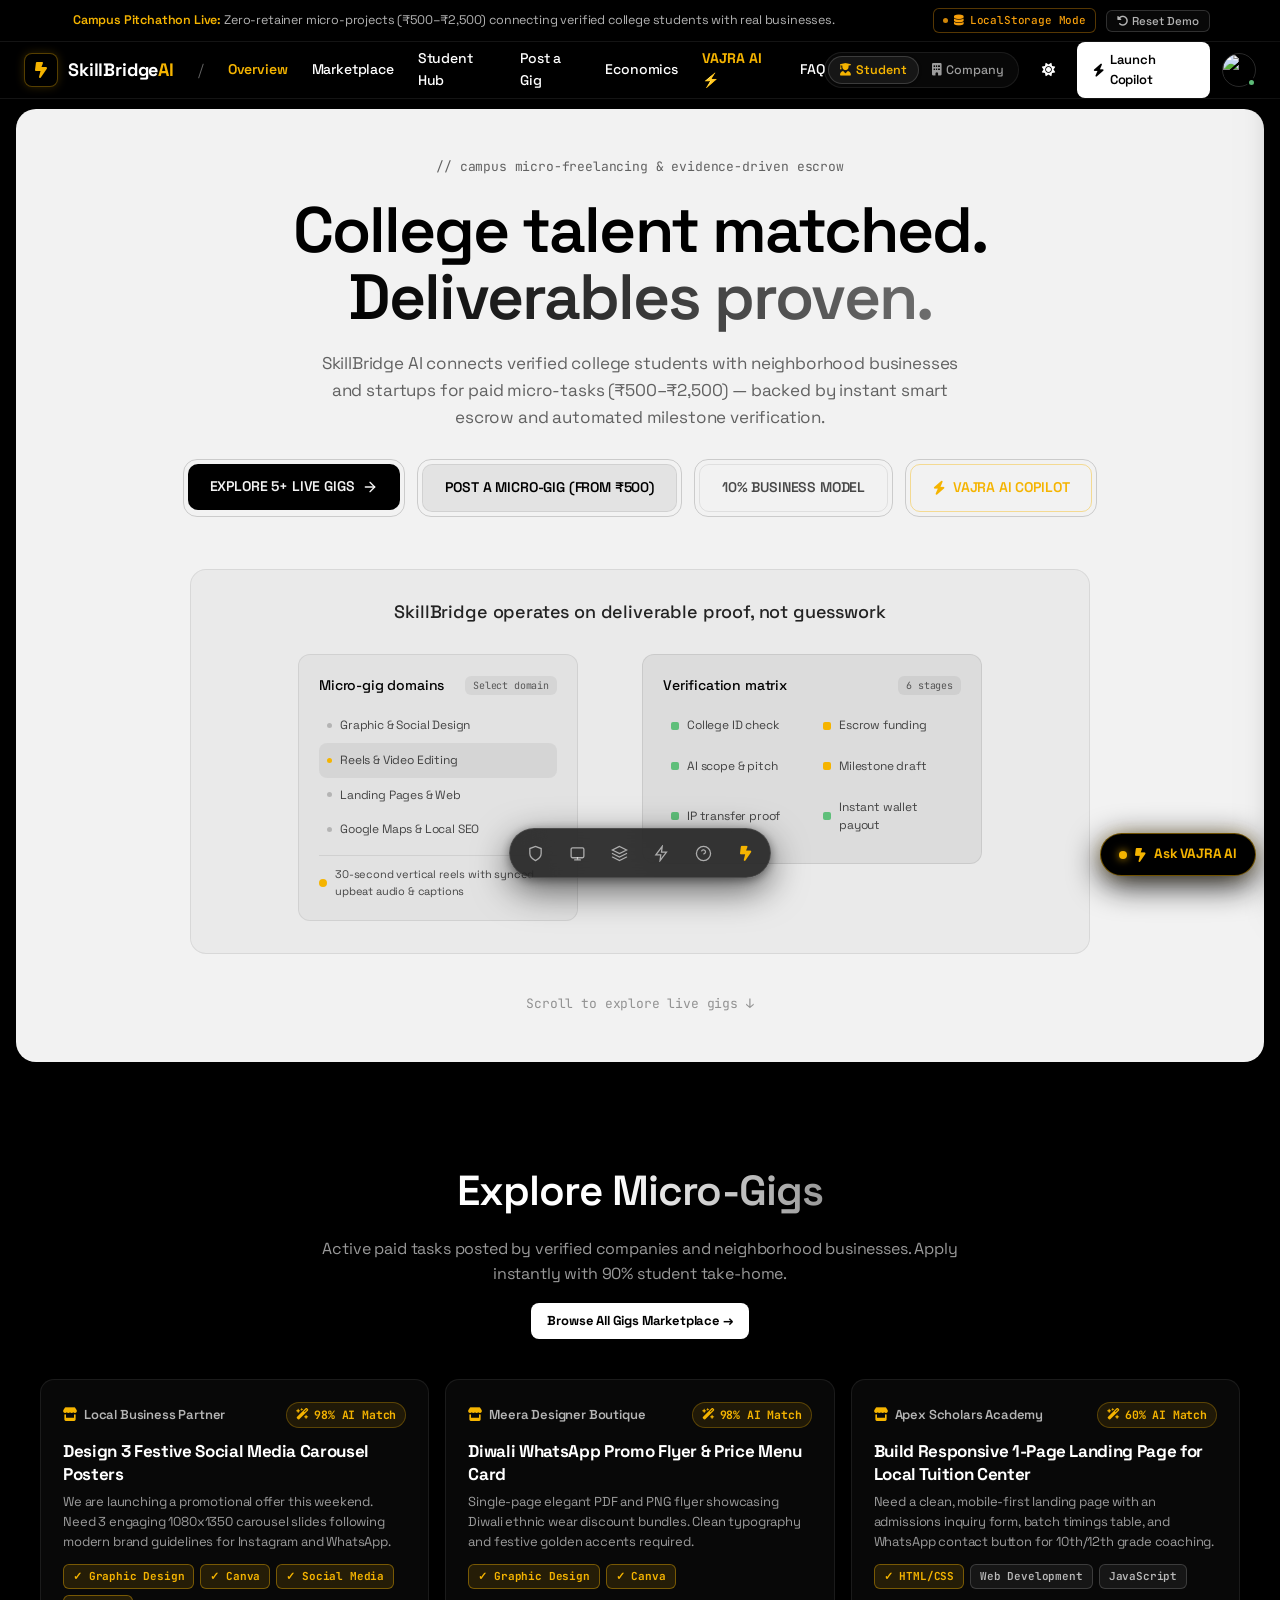
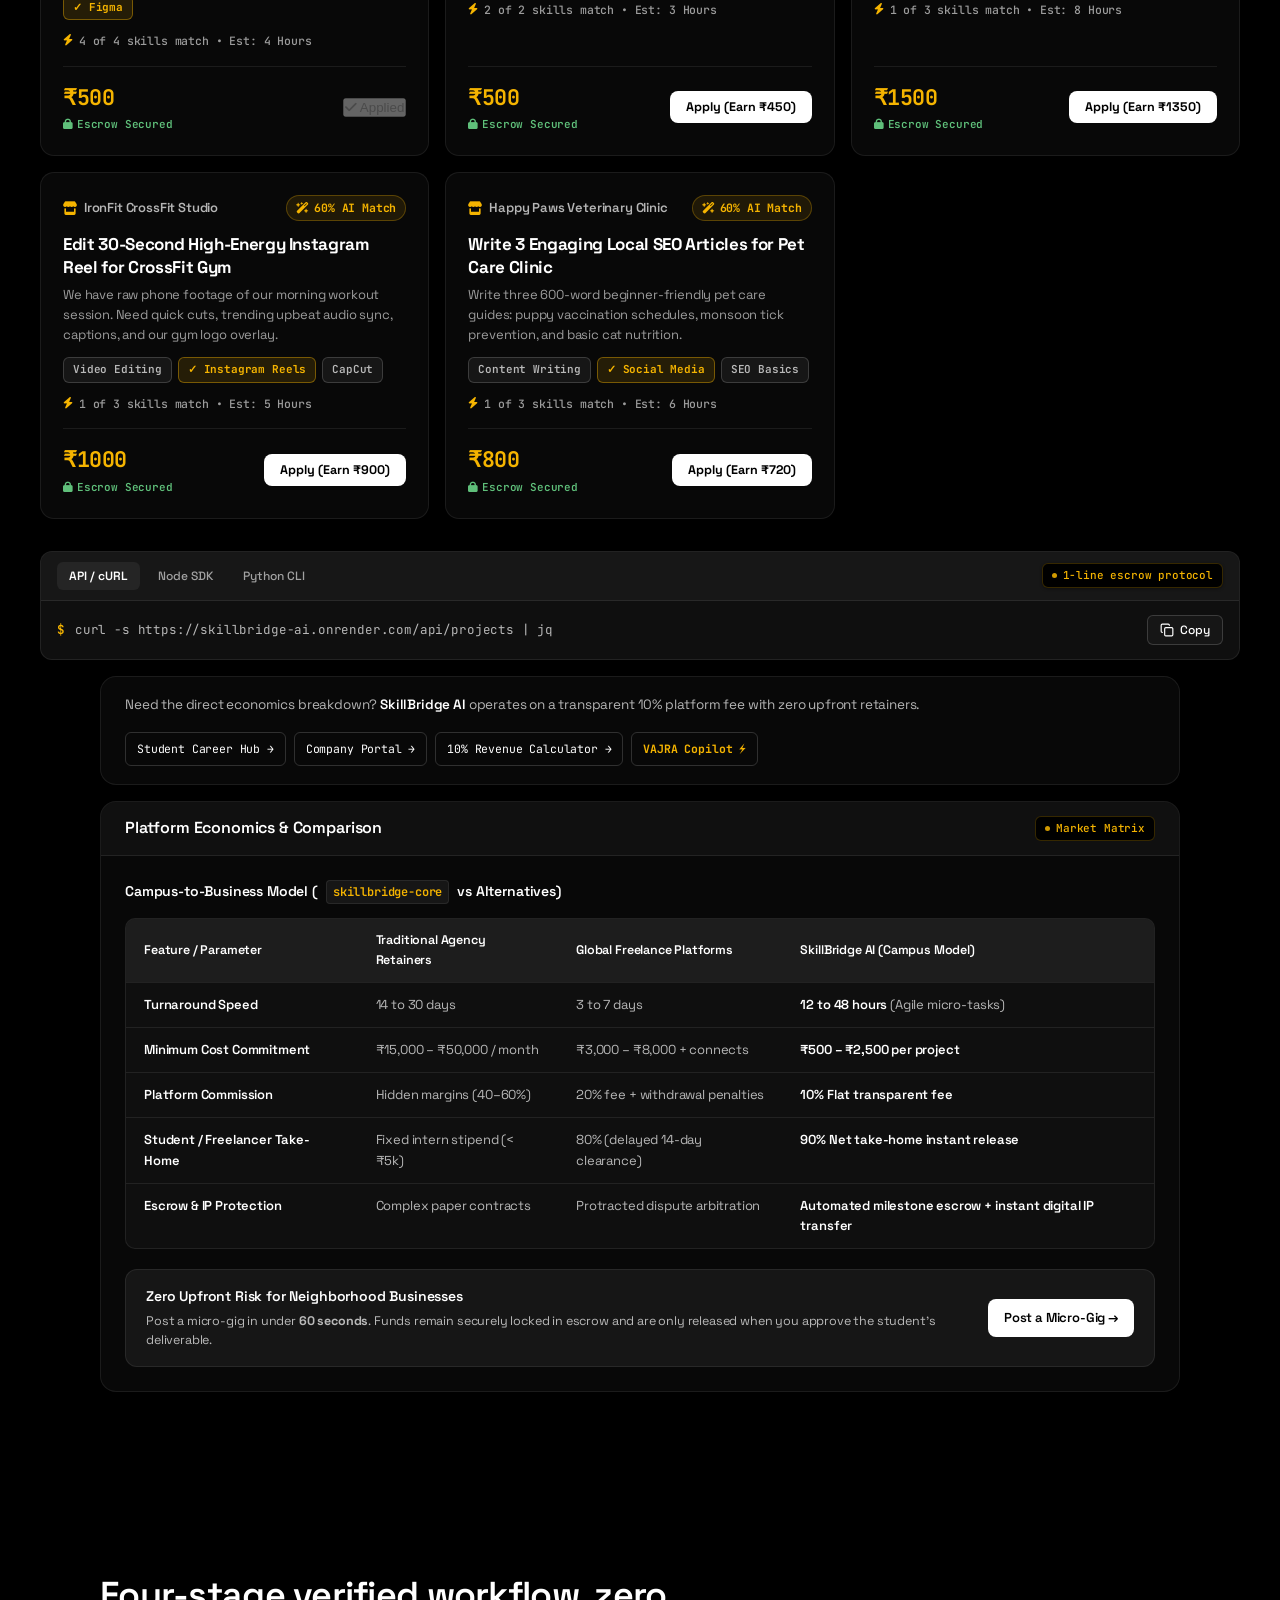
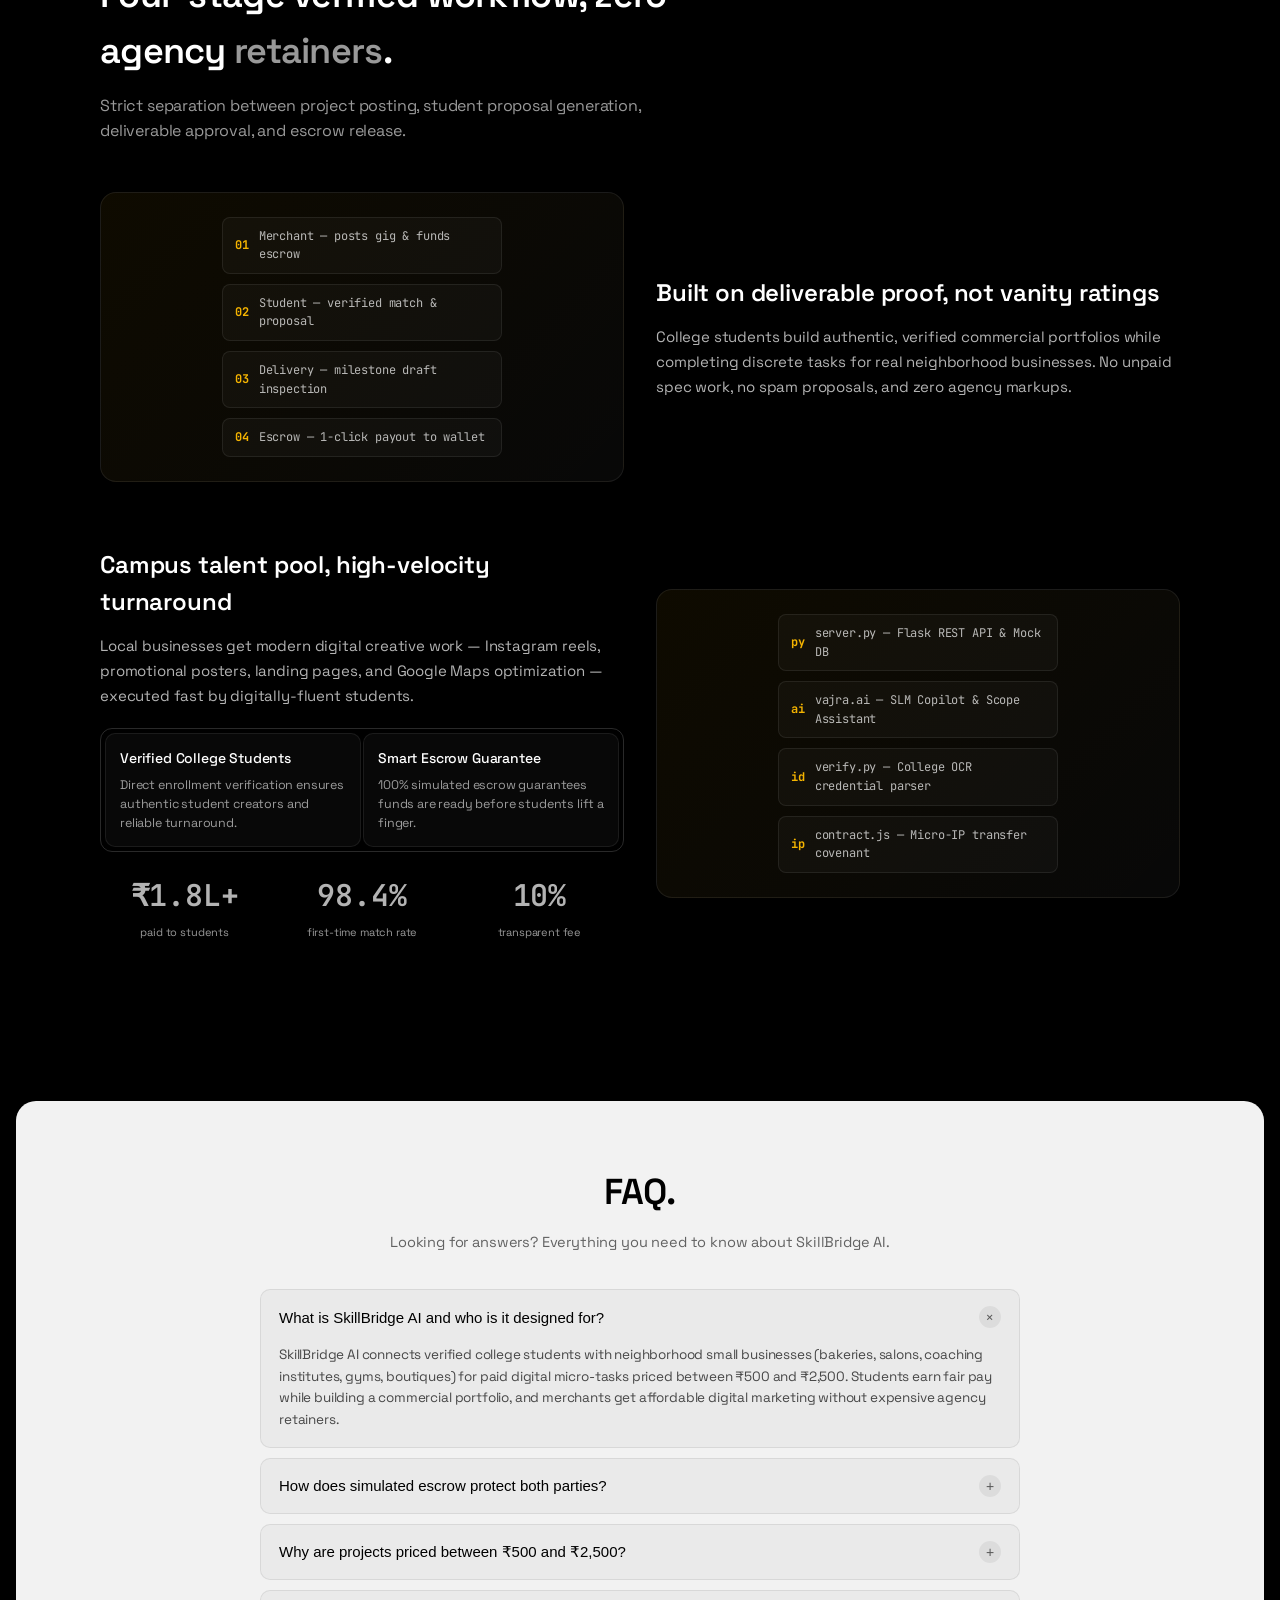
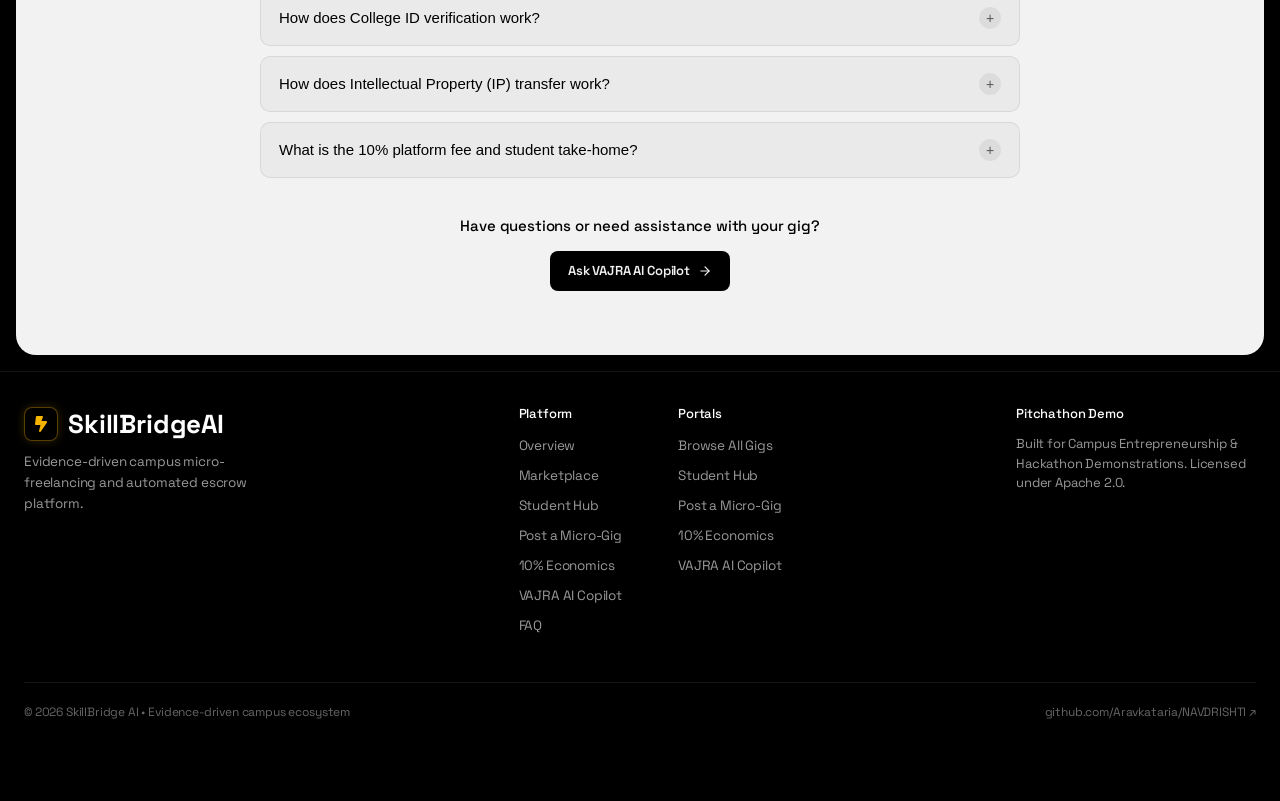
==== commit 0b562857: "Arch: Multi-page directory architecture (jobs, student, post-job, economics, chatbot), fix VAJRA AI " ====
--- a/index.html
+++ b/index.html
@@ -27,20 +27,19 @@
   <header class="top" id="top">
     <div class="nav-inner">
       <div class="nav-left">
-        <a class="brand" href="#top" onclick="window.scrollTo({top:0,behavior:'smooth'});return false;">
+        <a class="brand" href="index.html">
           <div class="logo-icon"><i class="fa-solid fa-bolt-lightning"></i></div>
           <span>SkillBridge<span class="spark">AI</span></span>
         </a>
         <span class="slash">/</span>
         <nav class="nav-links">
-          <a href="#overview" class="active">Overview</a>
-          <a href="#gigs">Micro-Gigs</a>
-          <a href="#pipeline">Escrow Matrix</a>
-          <a href="#features">Engine</a>
+          <a href="index.html" class="active">Overview</a>
+          <a href="jobs/">Marketplace</a>
+          <a href="student/">Student Hub</a>
+          <a href="post-job/">Post a Gig</a>
+          <a href="economics/">Economics</a>
+          <a href="chatbot/" style="color:var(--spark);font-weight:700;">VAJRA AI ⚡</a>
           <a href="#faq">FAQ</a>
-          <a href="pages/jobs.html">Browse All</a>
-          <a href="pages/student-dashboard.html">Student Hub</a>
-          <a href="pages/post-job.html">Post a Gig</a>
         </nav>
       </div>
 
@@ -64,7 +63,7 @@
         </button>
 
         <!-- Quick Post Action Button -->
-        <a class="btn-get" href="pages/post-job.html">Post a Gig</a>
+        <a class="btn-get" href="chatbot/"><i class="fa-solid fa-bolt"></i> Launch Copilot</a>
 
         <!-- Far-Right Profile Menu Button & Dropdown -->
         <div class="profile-menu-container">
@@ -94,17 +93,20 @@
             </div>
 
             <div class="dropdown-links-list">
-              <a href="pages/student-dashboard.html" class="dropdown-item" id="dropdownProfileLink">
+              <a href="student/" class="dropdown-item" id="dropdownProfileLink">
                 <i class="fa-solid fa-user-graduate"></i> View Student Hub
               </a>
-              <a href="pages/jobs.html" class="dropdown-item">
+              <a href="jobs/" class="dropdown-item">
                 <i class="fa-solid fa-compass"></i> Find Open Gigs
               </a>
-              <a href="pages/student-dashboard.html#verify" class="dropdown-item">
-                <i class="fa-solid fa-id-card"></i> College ID Verification
+              <a href="post-job/" class="dropdown-item">
+                <i class="fa-solid fa-store"></i> Company Portal
               </a>
-              <a href="pages/post-job.html" class="dropdown-item">
-                <i class="fa-solid fa-store"></i> Company Portal
+              <a href="economics/" class="dropdown-item">
+                <i class="fa-solid fa-calculator"></i> 10% Economics
+              </a>
+              <a href="chatbot/" class="dropdown-item">
+                <i class="fa-solid fa-bolt"></i> VAJRA AI Assistant
               </a>
             </div>
           </div>
@@ -119,14 +121,13 @@
 
     <!-- Mobile Navigation Drawer -->
     <div class="mobile-nav-drawer" id="mobileNavDrawer">
-      <a href="#overview" onclick="closeMobileNav()">Overview <span>→</span></a>
-      <a href="#gigs" onclick="closeMobileNav()">Live Micro-Gigs <span>→</span></a>
-      <a href="#pipeline" onclick="closeMobileNav()">Escrow Architecture <span>→</span></a>
-      <a href="#features" onclick="closeMobileNav()">Matching Engine <span>→</span></a>
+      <a href="index.html" onclick="closeMobileNav()">Overview <span>→</span></a>
+      <a href="jobs/" onclick="closeMobileNav()">Marketplace Gigs <span>→</span></a>
+      <a href="student/" onclick="closeMobileNav()">Student Hub <span>→</span></a>
+      <a href="post-job/" onclick="closeMobileNav()">Post a Micro-Gig <span>→</span></a>
+      <a href="economics/" onclick="closeMobileNav()">10% Economics <span>→</span></a>
+      <a href="chatbot/" onclick="closeMobileNav()" style="color:var(--spark);font-weight:700;">VAJRA AI Copilot <span>→</span></a>
       <a href="#faq" onclick="closeMobileNav()">FAQ <span>→</span></a>
-      <a href="pages/jobs.html" onclick="closeMobileNav()">Browse All Gigs <span>→</span></a>
-      <a href="pages/student-dashboard.html" onclick="closeMobileNav()">Student Hub <span>→</span></a>
-      <a href="pages/post-job.html" onclick="closeMobileNav()" style="color:var(--spark);font-weight:600;">Post a Micro-Gig <span>→</span></a>
     </div>
   </header>
 
@@ -141,19 +142,24 @@
         
         <div class="hero-cta">
           <div class="cta-outer">
-            <a class="cta-btn" href="#gigs">
-              EXPLORE LIVE GIGS
+            <a class="cta-btn" href="jobs/">
+              EXPLORE 5+ LIVE GIGS
               <svg width="16" height="16" viewBox="0 0 24 24" fill="none" stroke="currentColor" stroke-width="2" stroke-linecap="round" stroke-linejoin="round"><path d="M5 12h14"></path><path d="m12 5 7 7-7 7"></path></svg>
             </a>
           </div>
           <div class="cta-outer">
-            <a class="cta-btn" href="pages/post-job.html" style="background:var(--s2-card-strong);color:var(--s2-text);border:1px solid var(--s2-border);">
+            <a class="cta-btn" href="post-job/" style="background:var(--s2-card-strong);color:var(--s2-text);border:1px solid var(--s2-border);">
               POST A MICRO-GIG (FROM ₹500)
             </a>
           </div>
           <div class="cta-outer">
-            <a class="cta-btn" href="pages/how-it-works.html" style="background:transparent;color:var(--s2-text-70);border:1px solid var(--s2-border);">
+            <a class="cta-btn" href="economics/" style="background:transparent;color:var(--s2-text-70);border:1px solid var(--s2-border);">
               10% BUSINESS MODEL
+            </a>
+          </div>
+          <div class="cta-outer">
+            <a class="cta-btn" href="chatbot/" style="background:transparent;color:var(--spark);border:1px solid rgba(245, 180, 0, 0.4);">
+              <i class="fa-solid fa-bolt"></i> VAJRA AI COPILOT
             </a>
           </div>
         </div>
@@ -213,6 +219,11 @@
       <div class="dl-head">
         <h2>Explore <span class="accent">Micro-Gigs</span></h2>
         <p>Active paid tasks posted by verified companies and neighborhood businesses. Apply instantly with 90% student take-home.</p>
+        <div style="margin-top: 16px;">
+          <a class="btn-get" href="jobs/" style="display:inline-flex;align-items:center;gap:6px;font-weight:700;">
+            Browse All Gigs Marketplace &rarr;
+          </a>
+        </div>
       </div>
 
       <!-- Dynamic Projects Feed Container -->
@@ -246,9 +257,10 @@
       <div class="core-band">
         <p>Need the direct economics breakdown? <b>SkillBridge AI</b> operates on a transparent 10% platform fee with zero upfront retainers.</p>
         <div class="core-links">
-          <a class="core-link" href="pages/student-dashboard.html">Student Career Hub &rarr;</a>
-          <a class="core-link" href="pages/post-job.html">Company Portal &rarr;</a>
-          <a class="core-link" href="pages/how-it-works.html">10% Revenue Calculator &rarr;</a>
+          <a class="core-link" href="student/">Student Career Hub &rarr;</a>
+          <a class="core-link" href="post-job/">Company Portal &rarr;</a>
+          <a class="core-link" href="economics/">10% Revenue Calculator &rarr;</a>
+          <a class="core-link" href="chatbot/" style="color:var(--spark);font-weight:700;">VAJRA Copilot ⚡</a>
         </div>
       </div>
 
@@ -457,18 +469,21 @@
         <div class="foot-cols">
           <div class="foot-col">
             <h4>Platform</h4>
-            <a href="#overview">Overview</a>
-            <a href="#gigs">Live Micro-Gigs</a>
-            <a href="#pipeline">Escrow Matrix</a>
-            <a href="#features">Matching Engine</a>
+            <a href="index.html">Overview</a>
+            <a href="jobs/">Marketplace</a>
+            <a href="student/">Student Hub</a>
+            <a href="post-job/">Post a Micro-Gig</a>
+            <a href="economics/">10% Economics</a>
+            <a href="chatbot/">VAJRA AI Copilot</a>
             <a href="#faq">FAQ</a>
           </div>
           <div class="foot-col">
             <h4>Portals</h4>
-            <a href="pages/jobs.html">Browse All Gigs</a>
-            <a href="pages/student-dashboard.html">Student Hub</a>
-            <a href="pages/post-job.html">Post a Micro-Gig</a>
-            <a href="pages/how-it-works.html">10% Economics</a>
+            <a href="jobs/">Browse All Gigs</a>
+            <a href="student/">Student Hub</a>
+            <a href="post-job/">Post a Micro-Gig</a>
+            <a href="economics/">10% Economics</a>
+            <a href="chatbot/">VAJRA AI Copilot</a>
           </div>
         </div>
         <div class="foot-license">
@@ -483,27 +498,31 @@
     </div>
   </footer>
 
-  <!-- Floating Navigation Dock (VAJRA Center-Bottom Pill) -->
+  <!-- Floating Navigation Dock (Multi-Page Navigation) -->
   <nav class="dock" id="dock" aria-label="Section navigation">
-    <a href="#overview" class="dock-item is-active" data-section="overview" title="Overview">
+    <a href="index.html" class="dock-item is-active" title="Overview">
       <svg width="17" height="17" viewBox="0 0 24 24" fill="none" stroke="currentColor" stroke-width="1.8"><path d="M12 22s8-4 8-10V5l-8-3-8 3v7c0 6 8 10 8 10z"/></svg>
       <span>Overview</span>
     </a>
-    <a href="#gigs" class="dock-item" data-section="gigs" title="Live Gigs">
+    <a href="jobs/" class="dock-item" title="Marketplace">
       <svg width="17" height="17" viewBox="0 0 24 24" fill="none" stroke="currentColor" stroke-width="1.8"><rect x="3" y="4" width="18" height="14" rx="2"/><path d="M8 21h8M12 18v3" stroke-linecap="round"/></svg>
       <span>Gigs</span>
     </a>
-    <a href="#pipeline" class="dock-item" data-section="pipeline" title="Escrow Architecture">
+    <a href="student/" class="dock-item" title="Student Hub">
       <svg width="17" height="17" viewBox="0 0 24 24" fill="none" stroke="currentColor" stroke-width="1.8"><path d="M12 2 2 7l10 5 10-5-10-5Z"/><path d="M2 17l10 5 10-5M2 12l10 5 10-5" stroke-linecap="round"/></svg>
-      <span>Escrow</span>
+      <span>Student</span>
     </a>
-    <a href="#features" class="dock-item" data-section="features" title="Engine">
+    <a href="post-job/" class="dock-item" title="Post a Gig">
       <svg width="17" height="17" viewBox="0 0 24 24" fill="none" stroke="currentColor" stroke-width="1.8"><path d="M13 2 4 14h7l-1 8 9-12h-7l1-8Z"/></svg>
-      <span>Engine</span>
+      <span>Post Gig</span>
     </a>
-    <a href="#faq" class="dock-item" data-section="faq" title="FAQ">
+    <a href="economics/" class="dock-item" title="Economics">
       <svg width="17" height="17" viewBox="0 0 24 24" fill="none" stroke="currentColor" stroke-width="1.8"><circle cx="12" cy="12" r="10"/><path d="M9.09 9a3 3 0 0 1 5.83 1c0 2-3 3-3 3"/><path d="M12 17h.01"/></svg>
-      <span>FAQ</span>
+      <span>Economics</span>
+    </a>
+    <a href="chatbot/" class="dock-item" title="VAJRA AI Copilot">
+      <i class="fa-solid fa-bolt-lightning" style="color:var(--spark);"></i>
+      <span>VAJRA AI</span>
     </a>
   </nav>
 
--- a/styles.css
+++ b/styles.css
@@ -2020,74 +2020,167 @@
   padding: 22px;
   display: flex;
   flex-direction: column;
+  justify-content: space-between;
   transition: all 0.2s cubic-bezier(0.4, 0, 0.2, 1);
+  color: var(--s1-text);
 }
 
 .project-card:hover {
   background: var(--s1-card-strong);
-  border-color: var(--s1-border-strong);
+  border-color: rgba(245, 180, 0, 0.4);
   transform: translateY(-2px);
+  box-shadow: 0 8px 24px rgba(0, 0, 0, 0.6);
 }
 
 .card-top {
   display: flex;
   justify-content: space-between;
-  align-items: flex-start;
+  align-items: center;
   gap: 10px;
   margin-bottom: 12px;
 }
 
-.client-tag {
-  font-size: 0.75rem;
+.client-name, .client-tag {
+  font-size: 13px;
+  font-weight: 600;
+  color: var(--s1-text-70);
+  display: inline-flex;
+  align-items: center;
+  gap: 6px;
+}
+
+.client-name i {
+  color: var(--spark);
+}
+
+.match-score-badge {
+  font-family: 'JetBrains Mono', monospace;
+  font-size: 11.5px;
+  font-weight: 700;
+  color: var(--spark);
+  background: rgba(245, 180, 0, 0.1);
+  border: 1px solid rgba(245, 180, 0, 0.28);
+  padding: 3px 9px;
+  border-radius: 9999px;
+  display: inline-flex;
+  align-items: center;
+  gap: 5px;
+}
+
+.project-card h4, .card-title {
+  font-family: 'Space Grotesk', sans-serif;
+  font-size: 17px;
+  font-weight: 700;
+  color: #ffffff;
+  letter-spacing: -0.02em;
+  line-height: 1.35;
+  margin: 8px 0 6px;
+}
+
+[data-theme="light"] .project-card h4,
+[data-theme="light"] .card-title {
+  color: #000000;
+}
+
+.project-desc, .card-desc {
+  font-size: 13px;
   color: var(--s1-text-60);
-}
-
-.card-title {
-  font-size: 1.05rem;
-  font-weight: 600;
-  color: var(--s1-text);
-  margin-bottom: 8px;
-  line-height: 1.35;
-}
-
-.card-desc {
-  font-size: 0.84rem;
-  color: var(--s1-text-70);
-  line-height: 1.5;
-  margin-bottom: 16px;
-}
-
-.tags-container {
+  line-height: 1.55;
+  margin-bottom: 12px;
+}
+
+.project-skills, .tags-container {
   display: flex;
   flex-wrap: wrap;
   gap: 6px;
-  margin-bottom: 18px;
-}
-
-.tag {
+  margin: 12px 0;
+}
+
+.tag-chip, .tag {
   font-family: 'JetBrains Mono', monospace;
-  font-size: 0.72rem;
+  font-size: 11px;
+  font-weight: 600;
+  padding: 3px 9px;
+  border-radius: 6px;
   background: var(--s1-card-strong);
+  border: 1px solid var(--s1-border-strong);
   color: var(--s1-text-70);
-  border: 1px solid var(--s1-border);
-  padding: 3px 8px;
-  border-radius: 6px;
-}
-
-.card-footer {
+  display: inline-flex;
+  align-items: center;
+  gap: 4px;
+  transition: all 0.15s ease;
+}
+
+.tag-chip.matched {
+  background: rgba(245, 180, 0, 0.12);
+  border-color: rgba(245, 180, 0, 0.4);
+  color: var(--spark);
+  font-weight: 700;
+}
+
+.match-explain {
+  font-family: 'JetBrains Mono', monospace;
+  font-size: 11.5px;
+  font-weight: 500;
+  color: var(--s1-text-60);
+  margin: 8px 0 16px;
+  display: flex;
+  align-items: center;
+  gap: 6px;
+}
+
+.card-bottom, .card-footer {
+  display: flex;
+  justify-content: space-between;
+  align-items: center;
   margin-top: auto;
   padding-top: 14px;
   border-top: 1px solid var(--s1-border);
-  display: flex;
-  justify-content: space-between;
-  align-items: center;
-}
-
-.budget-amount {
+}
+
+.budget-box {
+  display: flex;
+  flex-direction: column;
+  gap: 2px;
+}
+
+.budget-val, .budget-amount {
   font-family: 'JetBrains Mono', monospace;
-  font-size: 1.15rem;
+  font-size: 1.35rem;
   font-weight: 700;
   color: var(--spark);
+  letter-spacing: -0.02em;
+}
+
+.budget-escrow {
+  font-size: 11px;
+  font-family: 'JetBrains Mono', monospace;
+  color: var(--ok);
+  display: flex;
+  align-items: center;
+  gap: 4px;
+  font-weight: 600;
+}
+
+.apply-btn {
+  background: var(--s1-text) !important;
+  color: var(--s1-bg) !important;
+  font-family: 'Space Grotesk', sans-serif !important;
+  font-weight: 700 !important;
+  font-size: 12.5px !important;
+  padding: 8px 16px !important;
+  border-radius: 8px !important;
+  border: none !important;
+  cursor: pointer !important;
+  transition: all 0.15s ease !important;
+  display: inline-flex;
+  align-items: center;
+  gap: 6px;
+}
+
+.apply-btn:hover {
+  opacity: 0.88 !important;
+  transform: translateY(-1px);
 }
 
 /* Profile Card */
@@ -2573,51 +2666,79 @@
   position: fixed;
   bottom: 24px;
   right: 24px;
-  z-index: 999;
-  display: flex;
+  z-index: 9999;
+  display: inline-flex;
   align-items: center;
   gap: 8px;
   background: #000000;
-  border: 1px solid rgba(245, 180, 0, 0.35);
-  color: var(--spark);
-  box-shadow: 0 6px 28px rgba(0, 0, 0, 0.8), 0 0 16px rgba(245, 180, 0, 0.18);
+  border: 1px solid rgba(245, 180, 0, 0.45);
+  color: var(--spark);
+  box-shadow: 0 8px 32px rgba(0, 0, 0, 0.95), 0 0 16px rgba(245, 180, 0, 0.25);
   border-radius: var(--radius-full);
   padding: 10px 18px;
   cursor: pointer;
   font-family: 'Space Grotesk', sans-serif;
-  font-weight: 600;
+  font-weight: 700;
   font-size: 13.5px;
   transition: all 0.2s cubic-bezier(0.4, 0, 0.2, 1);
+  user-select: none;
+  pointer-events: auto;
 }
 
 .vajra-launcher:hover {
-  transform: translateY(-2px);
+  transform: translateY(-2px) scale(1.03);
   border-color: var(--spark);
-  box-shadow: 0 8px 32px rgba(0, 0, 0, 0.9), 0 0 24px rgba(245, 180, 0, 0.35);
+  box-shadow: 0 12px 36px rgba(0, 0, 0, 1), 0 0 24px rgba(245, 180, 0, 0.45);
+}
+
+.vajra-pulse {
+  width: 8px;
+  height: 8px;
+  border-radius: 50%;
+  background: var(--spark);
+  box-shadow: 0 0 8px rgba(245, 180, 0, 0.85);
+  animation: vajraPulseKeyframes 2s infinite ease-in-out;
+}
+
+@keyframes vajraPulseKeyframes {
+  0%, 100% { opacity: 1; transform: scale(1); }
+  50% { opacity: 0.35; transform: scale(0.8); }
+}
+
+.vajra-btn-content {
+  display: inline-flex;
+  align-items: center;
+  gap: 8px;
+}
+
+.vajra-btn-content i {
+  color: var(--spark);
+  font-size: 14px;
 }
 
 .vajra-chat-drawer {
   position: fixed;
   top: 0;
-  right: -420px;
-  width: 400px;
-  max-width: 90vw;
+  right: -450px;
+  width: 420px;
+  max-width: 92vw;
   height: 100vh;
-  background: #0b0f17;
+  background: #080c14;
   border-left: 1px solid var(--s1-border-strong);
-  box-shadow: -10px 0 40px rgba(0, 0, 0, 0.85);
-  z-index: 1050;
+  box-shadow: -12px 0 44px rgba(0, 0, 0, 0.95);
+  z-index: 10000;
   display: flex;
   flex-direction: column;
-  transition: right 0.25s cubic-bezier(0.16, 1, 0.3, 1);
+  transition: right 0.28s cubic-bezier(0.16, 1, 0.3, 1);
 }
 
 [data-theme="light"] .vajra-chat-drawer {
   background: #ffffff;
 }
 
-.vajra-chat-drawer.open {
-  right: 0;
+.vajra-chat-drawer.open,
+.vajra-chat-drawer.active-drawer {
+  right: 0 !important;
 }
 
 .vajra-drawer-header {
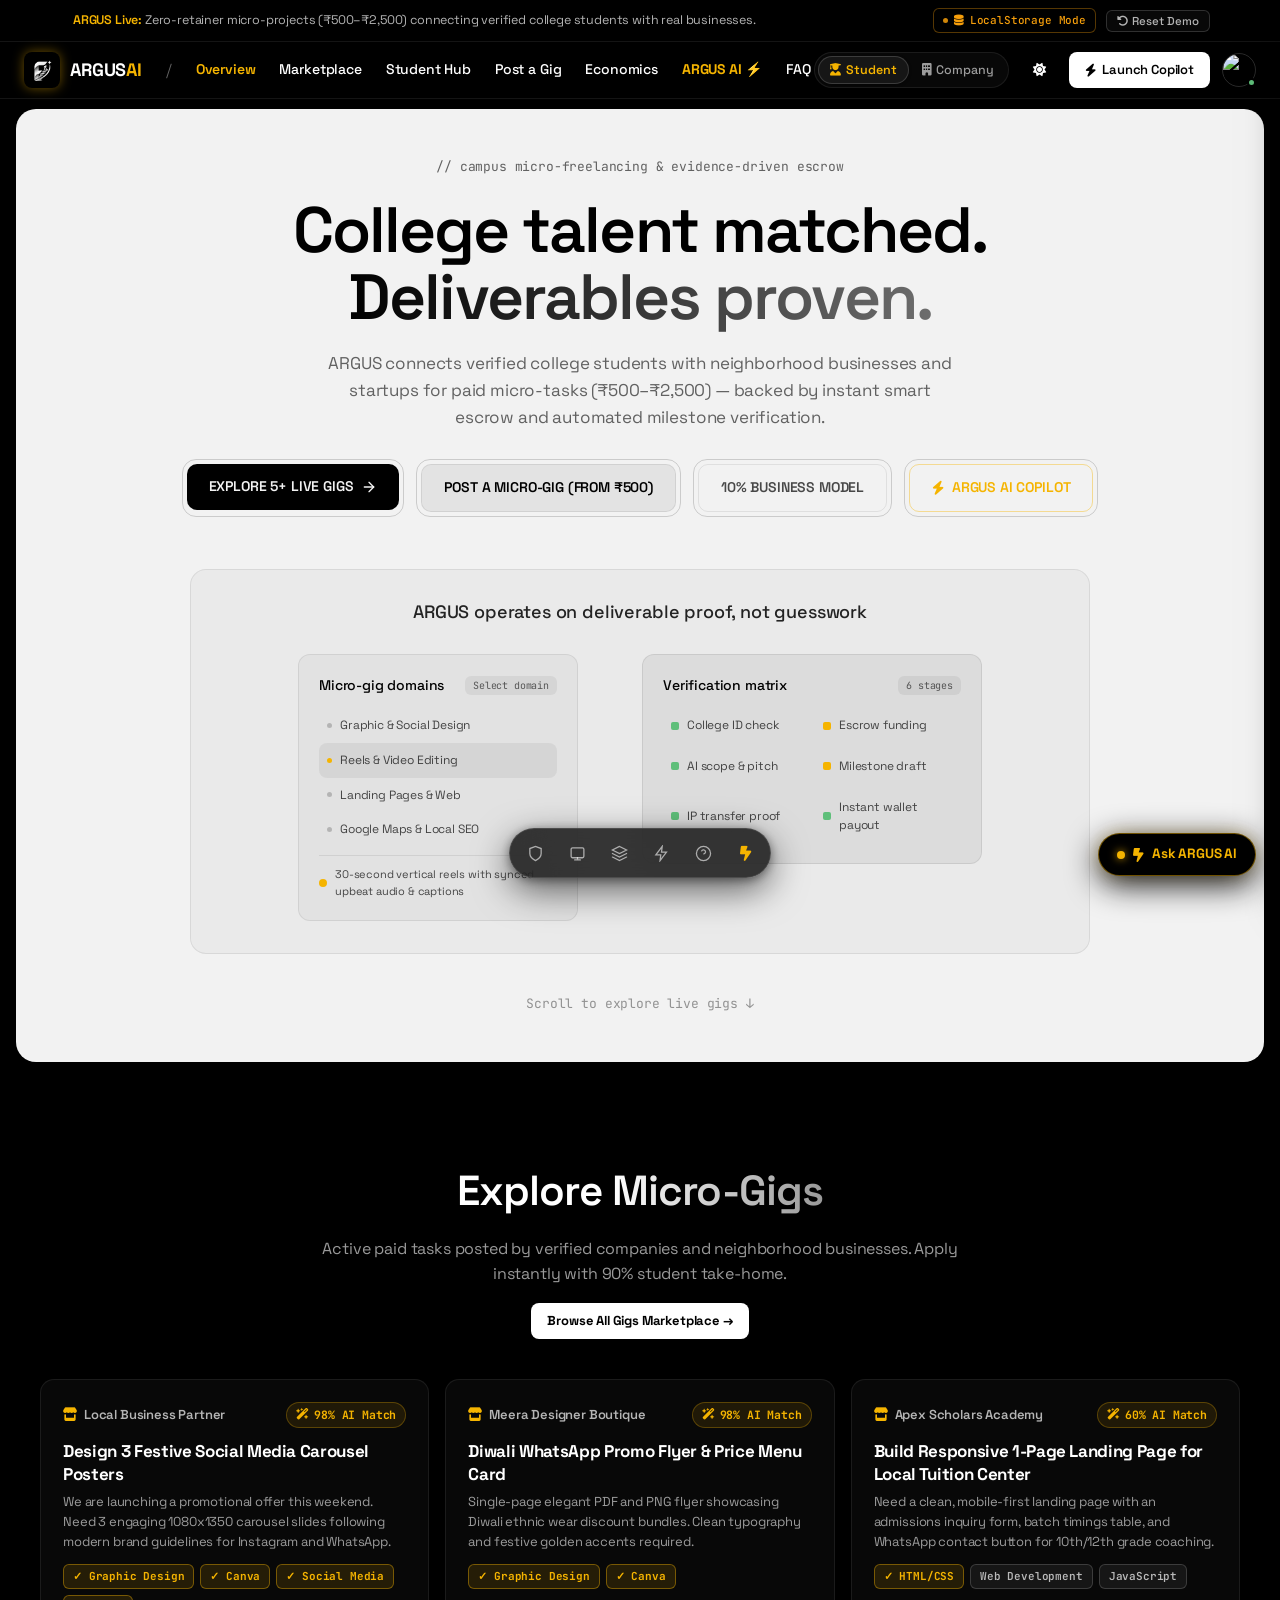
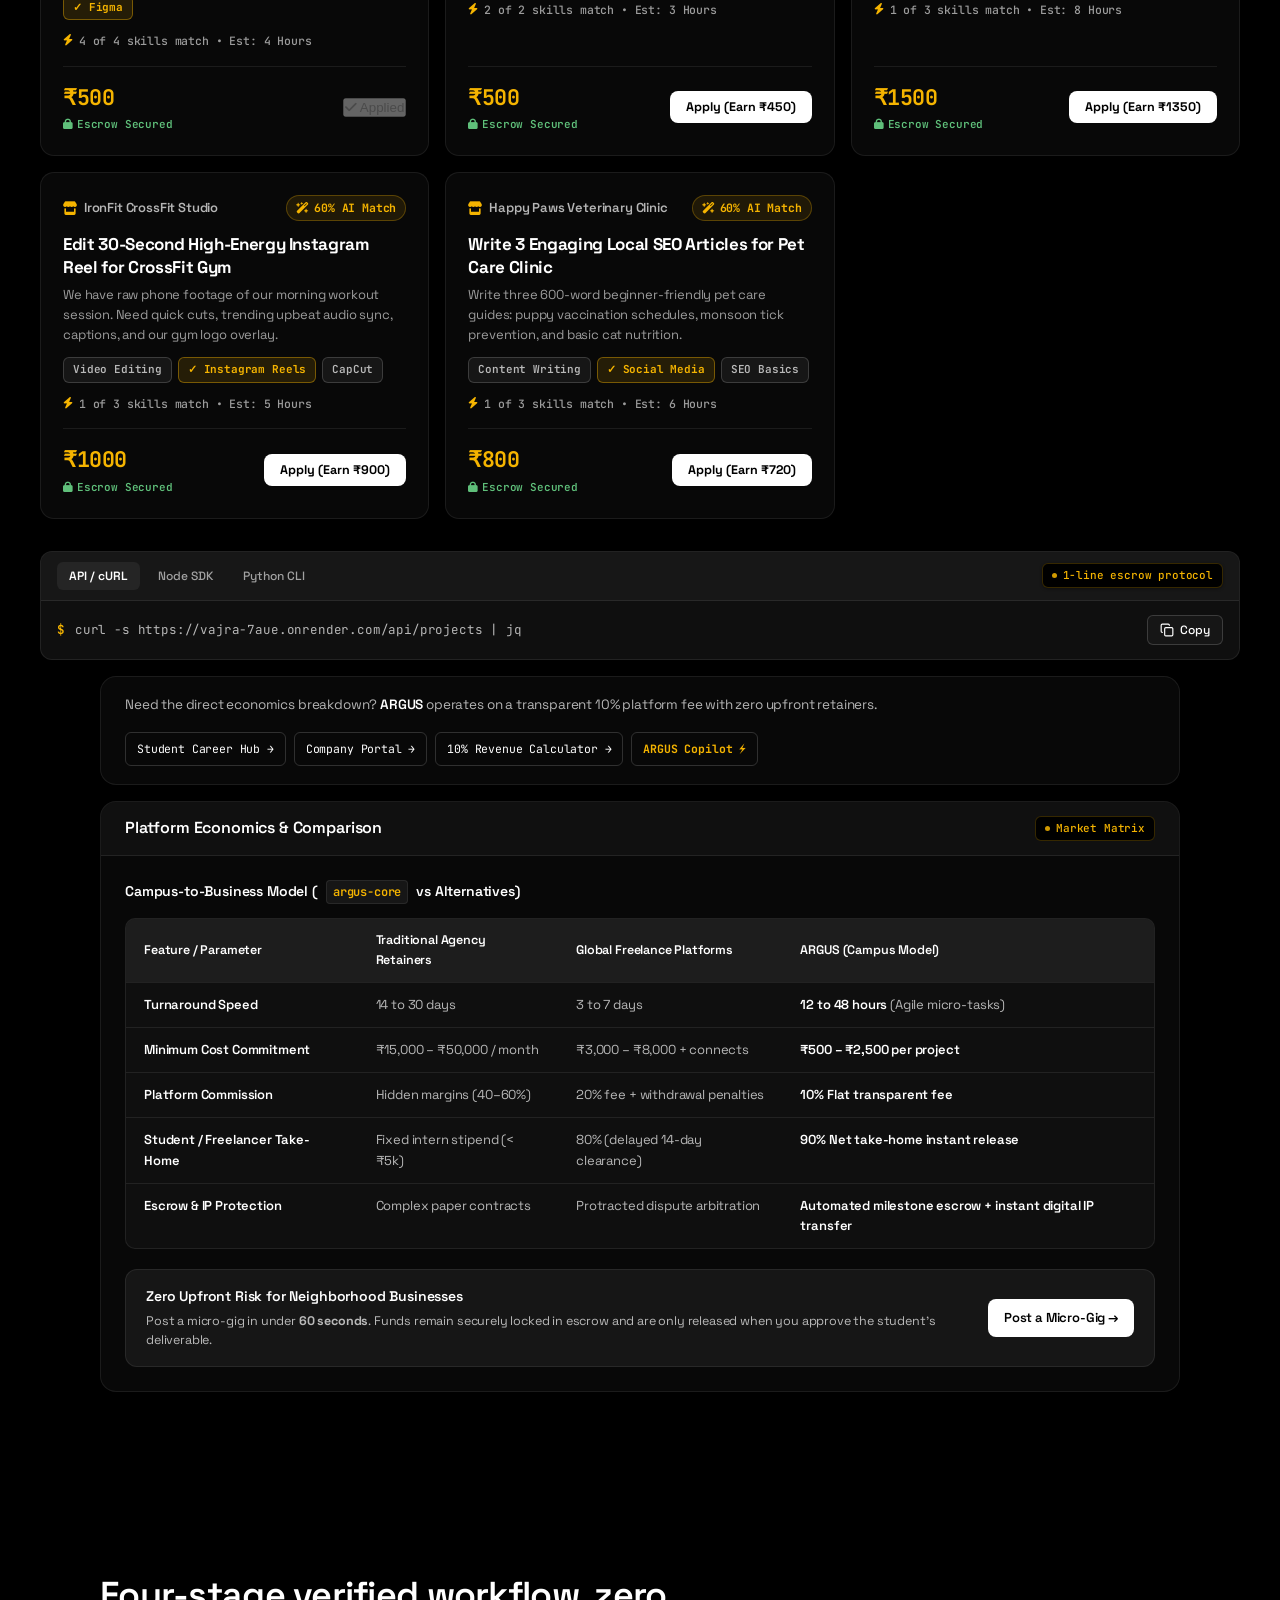
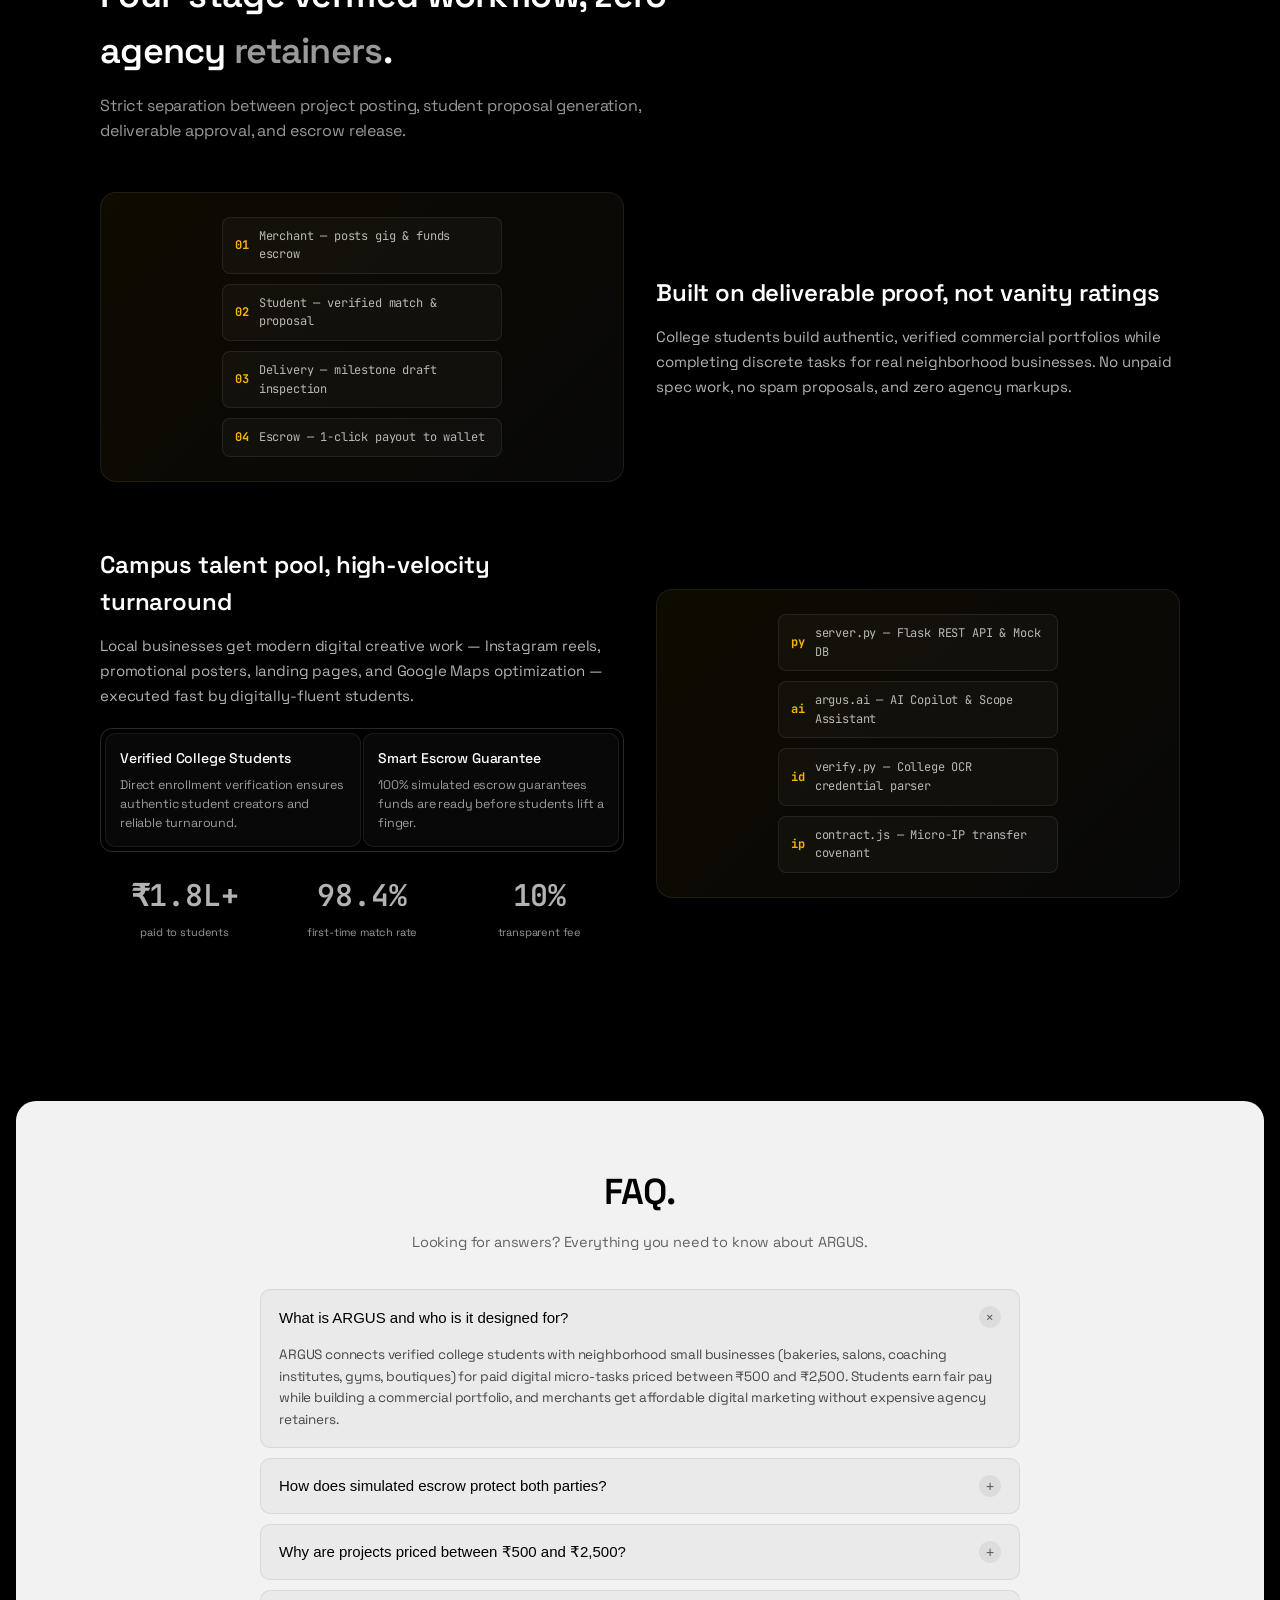
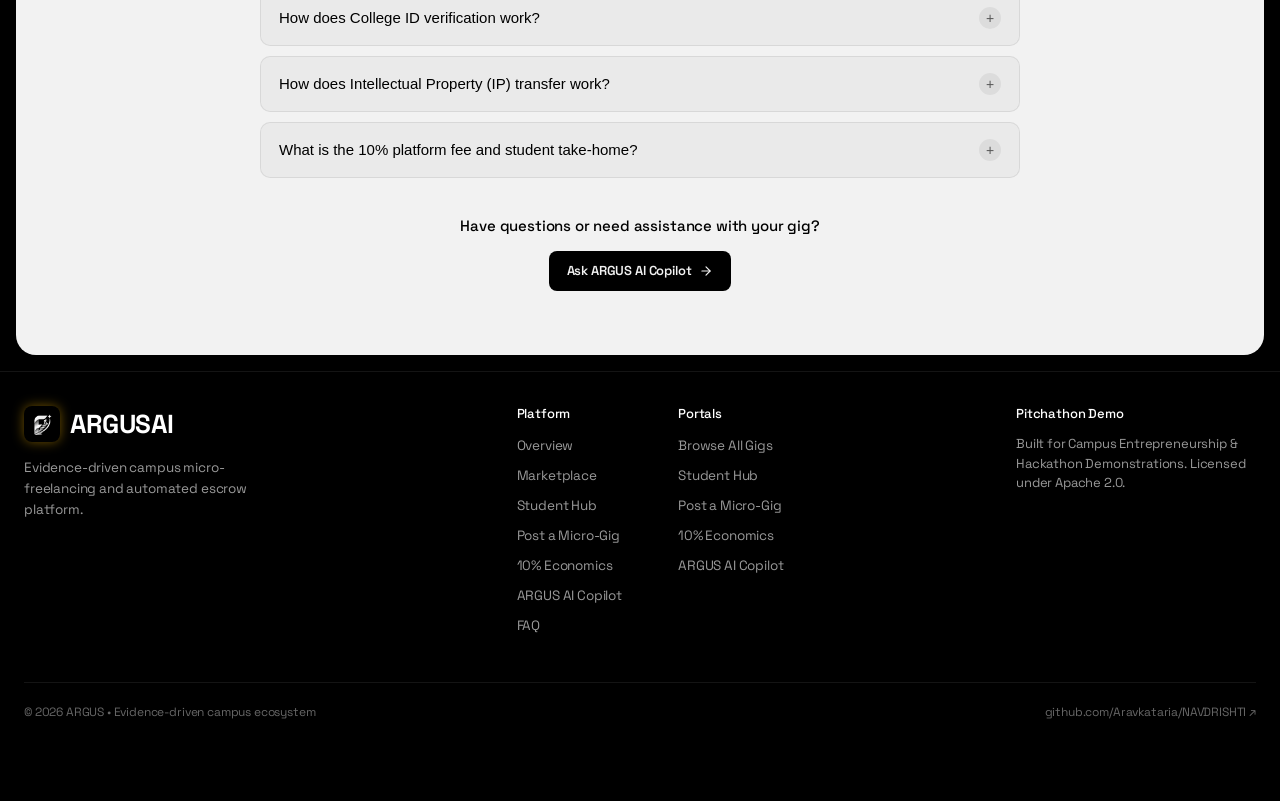
==== commit 92f2bc71: "Brand & Performance: Rebrand platform to ARGUS, integrate logo.jpeg across all pages with client-sid" ====
--- a/index.html
+++ b/index.html
@@ -3,19 +3,21 @@
 <head>
   <meta charset="UTF-8">
   <meta name="viewport" content="width=device-width, initial-scale=1.0">
-  <title>SkillBridge AI — Evidence-Driven Campus Micro-Freelance Hub</title>
+  <link rel="icon" type="image/jpeg" href="logo.jpeg">
+  <title>ARGUS — Evidence-Driven Campus Micro-Freelance Hub</title>
   <link rel="preconnect" href="https://fonts.googleapis.com">
   <link rel="preconnect" href="https://fonts.gstatic.com" crossorigin>
   <link href="https://fonts.googleapis.com/css2?family=Space+Grotesk:wght@400;500;600;700&family=JetBrains+Mono:wght@400;500;600&display=swap" rel="stylesheet">
   <link rel="stylesheet" href="https://cdnjs.cloudflare.com/ajax/libs/font-awesome/6.5.1/css/all.min.css">
   <link rel="stylesheet" href="styles.css">
+  <script src="js/wasm-image-optimizer.js" defer></script>
 </head>
 <body>
 
-  <!-- Top Announcement Bar (VAJRA Minimalist Style) -->
+  <!-- Top Announcement Bar (ARGUS Minimalist Style) -->
   <div class="announcement-bar">
     <div class="container announcement-content">
-      <span><i class="fa-solid fa-sparkles text-spark"></i> <strong>Campus Pitchathon Live:</strong> Zero-retainer micro-projects (₹500–₹2,500) connecting verified college students with real businesses.</span>
+      <span><i class="fa-solid fa-sparkles text-spark"></i> <strong>ARGUS Live:</strong> Zero-retainer micro-projects (₹500–₹2,500) connecting verified college students with real businesses.</span>
       <div class="demo-reset">
         <span id="backendStatusBadge" class="backend-badge"><i class="fa-solid fa-circle-notch fa-spin"></i> Checking Backend...</span>
         <button id="resetDataBtn" title="Reset sample demo data"><i class="fa-solid fa-rotate-left"></i> Reset Demo</button>
@@ -28,8 +30,8 @@
     <div class="nav-inner">
       <div class="nav-left">
         <a class="brand" href="index.html">
-          <div class="logo-icon"><i class="fa-solid fa-bolt-lightning"></i></div>
-          <span>SkillBridge<span class="spark">AI</span></span>
+          <img src="logo.jpeg" alt="ARGUS Logo" class="brand-logo" data-wasm-optimize>
+          <span>ARGUS<span class="spark">AI</span></span>
         </a>
         <span class="slash">/</span>
         <nav class="nav-links">
@@ -38,7 +40,7 @@
           <a href="student/">Student Hub</a>
           <a href="post-job/">Post a Gig</a>
           <a href="economics/">Economics</a>
-          <a href="chatbot/" style="color:var(--spark);font-weight:700;">VAJRA AI ⚡</a>
+          <a href="chatbot/" style="color:var(--spark);font-weight:700;">ARGUS AI ⚡</a>
           <a href="#faq">FAQ</a>
         </nav>
       </div>
@@ -106,7 +108,7 @@
                 <i class="fa-solid fa-calculator"></i> 10% Economics
               </a>
               <a href="chatbot/" class="dropdown-item">
-                <i class="fa-solid fa-bolt"></i> VAJRA AI Assistant
+                <i class="fa-solid fa-bolt"></i> ARGUS AI Assistant
               </a>
             </div>
           </div>
@@ -126,19 +128,19 @@
       <a href="student/" onclick="closeMobileNav()">Student Hub <span>→</span></a>
       <a href="post-job/" onclick="closeMobileNav()">Post a Micro-Gig <span>→</span></a>
       <a href="economics/" onclick="closeMobileNav()">10% Economics <span>→</span></a>
-      <a href="chatbot/" onclick="closeMobileNav()" style="color:var(--spark);font-weight:700;">VAJRA AI Copilot <span>→</span></a>
+      <a href="chatbot/" onclick="closeMobileNav()" style="color:var(--spark);font-weight:700;">ARGUS AI Copilot <span>→</span></a>
       <a href="#faq" onclick="closeMobileNav()">FAQ <span>→</span></a>
     </div>
   </header>
 
   <div class="shell">
 
-    <!-- Hero Panel (S2 VAJRA Panel Layout) -->
+    <!-- Hero Panel (S2 ARGUS Panel Layout) -->
     <section class="hero" id="overview">
       <div class="hero-inner">
         <div class="eyebrow">// campus micro-freelancing &amp; evidence-driven escrow</div>
         <h1 class="hero-h">College talent matched.<br><span class="accent">Deliverables proven.</span></h1>
-        <p class="hero-sub">SkillBridge AI connects verified college students with neighborhood businesses and startups for paid micro-tasks (₹500–₹2,500) — backed by instant smart escrow and automated milestone verification.</p>
+        <p class="hero-sub">ARGUS connects verified college students with neighborhood businesses and startups for paid micro-tasks (₹500–₹2,500) — backed by instant smart escrow and automated milestone verification.</p>
         
         <div class="hero-cta">
           <div class="cta-outer">
@@ -159,14 +161,14 @@
           </div>
           <div class="cta-outer">
             <a class="cta-btn" href="chatbot/" style="background:transparent;color:var(--spark);border:1px solid rgba(245, 180, 0, 0.4);">
-              <i class="fa-solid fa-bolt"></i> VAJRA AI COPILOT
+              <i class="fa-solid fa-bolt"></i> ARGUS AI COPILOT
             </a>
           </div>
         </div>
 
         <!-- Interactive Domain Selector & Escrow Verification Matrix -->
         <div class="pipeline-outer" id="pipeline">
-          <div class="pipeline-title">SkillBridge operates on deliverable proof, not guesswork</div>
+          <div class="pipeline-title">ARGUS operates on deliverable proof, not guesswork</div>
           <div class="pipeline-flex">
 
             <div class="selector-card">
@@ -244,7 +246,7 @@
         <div class="term-install-body">
           <div class="term-cmd-line">
             <span class="term-prompt">$</span>
-            <span class="term-code" id="term-cmd">curl -s https://skillbridge-ai.onrender.com/api/projects | jq</span>
+            <span class="term-code" id="term-cmd">curl -s https://vajra-7aue.onrender.com/api/projects | jq</span>
           </div>
           <button class="term-copy-btn" onclick="copyTermCmd(this)" aria-label="Copy terminal command">
             <svg width="14" height="14" viewBox="0 0 24 24" fill="none" stroke="currentColor" stroke-width="2" stroke-linecap="round" stroke-linejoin="round"><rect width="14" height="14" x="8" y="8" rx="2" ry="2"/><path d="M4 16c-1.1 0-2-.9-2-2V4c0-1.1.9-2 2-2h10c1.1 0 2 .9 2 2"/></svg>
@@ -255,12 +257,12 @@
 
       <!-- Core Protocol Links -->
       <div class="core-band">
-        <p>Need the direct economics breakdown? <b>SkillBridge AI</b> operates on a transparent 10% platform fee with zero upfront retainers.</p>
+        <p>Need the direct economics breakdown? <b>ARGUS</b> operates on a transparent 10% platform fee with zero upfront retainers.</p>
         <div class="core-links">
           <a class="core-link" href="student/">Student Career Hub &rarr;</a>
           <a class="core-link" href="post-job/">Company Portal &rarr;</a>
           <a class="core-link" href="economics/">10% Revenue Calculator &rarr;</a>
-          <a class="core-link" href="chatbot/" style="color:var(--spark);font-weight:700;">VAJRA Copilot ⚡</a>
+          <a class="core-link" href="chatbot/" style="color:var(--spark);font-weight:700;">ARGUS Copilot ⚡</a>
         </div>
       </div>
 
@@ -274,7 +276,7 @@
         </div>
 
         <div class="specs-content">
-          <h4 class="specs-subhead">Campus-to-Business Model (<code>skillbridge-core</code> vs Alternatives)</h4>
+          <h4 class="specs-subhead">Campus-to-Business Model (<code>argus-core</code> vs Alternatives)</h4>
           <div class="specs-table-wrap">
             <table class="specs-table">
               <thead>
@@ -282,7 +284,7 @@
                   <th>Feature / Parameter</th>
                   <th>Traditional Agency Retainers</th>
                   <th>Global Freelance Platforms</th>
-                  <th>SkillBridge AI (Campus Model)</th>
+                  <th>ARGUS (Campus Model)</th>
                 </tr>
               </thead>
               <tbody>
@@ -378,7 +380,7 @@
           <div class="feat-visual">
             <div class="pipeline-mini">
               <div class="stage"><span class="num">py</span> server.py — Flask REST API &amp; Mock DB</div>
-              <div class="stage"><span class="num">ai</span> vajra.ai — SLM Copilot &amp; Scope Assistant</div>
+              <div class="stage"><span class="num">ai</span> argus.ai — AI Copilot &amp; Scope Assistant</div>
               <div class="stage"><span class="num">id</span> verify.py — College OCR credential parser</div>
               <div class="stage"><span class="num">ip</span> contract.js — Micro-IP transfer covenant</div>
             </div>
@@ -387,20 +389,20 @@
       </div>
     </section>
 
-    <!-- FAQ Panel (S2 VAJRA Accordion Style) -->
+    <!-- FAQ Panel (S2 ARGUS Accordion Style) -->
     <section class="faq" id="faq">
       <div class="faq-inner">
         <div class="faq-head">
           <h2>FAQ.</h2>
-          <p>Looking for answers? Everything you need to know about SkillBridge AI.</p>
+          <p>Looking for answers? Everything you need to know about ARGUS.</p>
         </div>
 
         <div class="faq-item open">
           <button class="faq-q" onclick="toggleFaq(this)">
-            <h3>What is SkillBridge AI and who is it designed for?</h3>
+            <h3>What is ARGUS and who is it designed for?</h3>
             <div class="plus-circle">+</div>
           </button>
-          <div class="faq-a"><div class="faq-a-inner">SkillBridge AI connects verified college students with neighborhood small businesses (bakeries, salons, coaching institutes, gyms, boutiques) for paid digital micro-tasks priced between ₹500 and ₹2,500. Students earn fair pay while building a commercial portfolio, and merchants get affordable digital marketing without expensive agency retainers.</div></div>
+          <div class="faq-a"><div class="faq-a-inner">ARGUS connects verified college students with neighborhood small businesses (bakeries, salons, coaching institutes, gyms, boutiques) for paid digital micro-tasks priced between ₹500 and ₹2,500. Students earn fair pay while building a commercial portfolio, and merchants get affordable digital marketing without expensive agency retainers.</div></div>
         </div>
 
         <div class="faq-item">
@@ -432,7 +434,7 @@
             <h3>How does Intellectual Property (IP) transfer work?</h3>
             <div class="plus-circle">+</div>
           </button>
-          <div class="faq-a"><div class="faq-a-inner">Every project includes the standard SkillBridge Micro-Contract clause: all commercial copyrights, source files, and marketing usage rights transfer automatically and permanently to the business client upon milestone approval and payment release.</div></div>
+          <div class="faq-a"><div class="faq-a-inner">Every project includes the standard ARGUS Micro-Contract clause: all commercial copyrights, source files, and marketing usage rights transfer automatically and permanently to the business client upon milestone approval and payment release.</div></div>
         </div>
 
         <div class="faq-item">
@@ -440,13 +442,13 @@
             <h3>What is the 10% platform fee and student take-home?</h3>
             <div class="plus-circle">+</div>
           </button>
-          <div class="faq-a"><div class="faq-a-inner">SkillBridge AI charges a transparent 10% platform facilitation fee. For a ₹1,000 project, ₹900 goes directly into the student freelancer's wallet, and ₹100 covers platform matching, verification, and hosting. No hidden withdrawal fees or currency conversion deductions.</div></div>
+          <div class="faq-a"><div class="faq-a-inner">ARGUS charges a transparent 10% platform facilitation fee. For a ₹1,000 project, ₹900 goes directly into the student freelancer's wallet, and ₹100 covers platform matching, verification, and hosting. No hidden withdrawal fees or currency conversion deductions.</div></div>
         </div>
 
         <div class="faq-foot">
           <p>Have questions or need assistance with your gig?</p>
           <a href="javascript:void(0)" onclick="document.getElementById('vajraToggleBtn').click()">
-            Ask VAJRA AI Copilot
+            Ask ARGUS AI Copilot
             <svg width="14" height="14" viewBox="0 0 24 24" fill="none" stroke="currentColor" stroke-width="2" stroke-linecap="round" stroke-linejoin="round"><path d="M5 12h14"></path><path d="m12 5 7 7-7 7"></path></svg>
           </a>
         </div>
@@ -455,14 +457,14 @@
 
   </div>
 
-  <!-- Footer (VAJRA Layout) -->
+  <!-- Footer (ARGUS Layout) -->
   <footer class="bottom app-footer">
     <div class="foot-inner">
       <div class="foot-top">
         <div class="foot-brand">
           <a href="#top" style="display:inline-flex;align-items:center;gap:10px;">
-            <div class="logo-icon"><i class="fa-solid fa-bolt-lightning"></i></div>
-            <span>SkillBridge<span class="spark">AI</span></span>
+            <img src="logo.jpeg" alt="ARGUS Logo" class="brand-logo" data-wasm-optimize>
+            <span>ARGUS<span class="spark">AI</span></span>
           </a>
           <p>Evidence-driven campus micro-freelancing and automated escrow platform.</p>
         </div>
@@ -474,7 +476,7 @@
             <a href="student/">Student Hub</a>
             <a href="post-job/">Post a Micro-Gig</a>
             <a href="economics/">10% Economics</a>
-            <a href="chatbot/">VAJRA AI Copilot</a>
+            <a href="chatbot/">ARGUS AI Copilot</a>
             <a href="#faq">FAQ</a>
           </div>
           <div class="foot-col">
@@ -483,7 +485,7 @@
             <a href="student/">Student Hub</a>
             <a href="post-job/">Post a Micro-Gig</a>
             <a href="economics/">10% Economics</a>
-            <a href="chatbot/">VAJRA AI Copilot</a>
+            <a href="chatbot/">ARGUS AI Copilot</a>
           </div>
         </div>
         <div class="foot-license">
@@ -492,7 +494,7 @@
         </div>
       </div>
       <div class="foot-bottom">
-        <span>&copy; 2026 SkillBridge AI &bull; Evidence-driven campus ecosystem</span>
+        <span>&copy; 2026 ARGUS &bull; Evidence-driven campus ecosystem</span>
         <a href="https://github.com/Aravkataria/NAVDRISHTI" target="_blank" rel="noopener">github.com/Aravkataria/NAVDRISHTI &nearr;</a>
       </div>
     </div>
@@ -520,9 +522,9 @@
       <svg width="17" height="17" viewBox="0 0 24 24" fill="none" stroke="currentColor" stroke-width="1.8"><circle cx="12" cy="12" r="10"/><path d="M9.09 9a3 3 0 0 1 5.83 1c0 2-3 3-3 3"/><path d="M12 17h.01"/></svg>
       <span>Economics</span>
     </a>
-    <a href="chatbot/" class="dock-item" title="VAJRA AI Copilot">
+    <a href="chatbot/" class="dock-item" title="ARGUS AI Copilot">
       <i class="fa-solid fa-bolt-lightning" style="color:var(--spark);"></i>
-      <span>VAJRA AI</span>
+      <span>ARGUS AI</span>
     </a>
   </nav>
 
@@ -567,7 +569,7 @@
               <input type="checkbox" id="legalCheckbox" checked required>
               <span class="checkmark"></span>
               <span class="legal-text">
-                <strong>Standard SkillBridge Micro-Contract:</strong> All commercial IP & copyright rights transfer entirely to the business client upon milestone approval and payment release.
+                <strong>Standard ARGUS Micro-Contract:</strong> All commercial IP & copyright rights transfer entirely to the business client upon milestone approval and payment release.
               </span>
             </label>
           </div>
@@ -581,16 +583,16 @@
     </div>
   </div>
 
-  <!-- Floating VAJRA AI Copilot Widget -->
-  <div class="vajra-launcher" id="vajraToggleBtn" title="Open VAJRA AI Assistant">
+  <!-- Floating ARGUS AI Copilot Widget -->
+  <div class="vajra-launcher" id="vajraToggleBtn" title="Open ARGUS AI Assistant">
     <div class="vajra-pulse"></div>
     <div class="vajra-btn-content">
       <i class="fa-solid fa-bolt-lightning"></i>
-      <span>Ask VAJRA AI</span>
+      <span>Ask ARGUS AI</span>
     </div>
   </div>
 
-  <!-- VAJRA Chat Drawer -->
+  <!-- ARGUS Chat Drawer -->
   <div class="vajra-chat-drawer" id="vajraDrawer">
     <div class="vajra-drawer-header">
       <div class="vajra-header-info">
@@ -598,9 +600,9 @@
           <i class="fa-solid fa-bolt"></i>
         </div>
         <div>
-          <h4>VAJRA AI Copilot</h4>
+          <h4>ARGUS AI Copilot</h4>
           <span class="vajra-status" id="vajraStatusPill">
-            <span class="dot online"></span> SLM Active (Pitch &amp; Scope Assistant)
+            <span class="dot online"></span> AI Active (Pitch &amp; Scope Assistant)
           </span>
         </div>
       </div>
@@ -610,7 +612,7 @@
     <div class="vajra-messages" id="vajraMessages">
       <div class="vajra-msg vajra-bot">
         <div class="vajra-msg-bubble">
-          <strong>Namaste! I am VAJRA ⚡</strong><br>
+          <strong>Namaste! I am ARGUS ⚡</strong><br>
           Your AI Copilot for student micro-freelancing. How can I help you today?
         </div>
       </div>
@@ -624,7 +626,7 @@
     </div>
 
     <form class="vajra-input-form" id="vajraForm">
-      <input type="text" id="vajraInput" placeholder="Ask VAJRA anything (e.g. 'Write a proposal...')" autocomplete="off">
+      <input type="text" id="vajraInput" placeholder="Ask ARGUS anything (e.g. 'Write a proposal...')" autocomplete="off">
       <button type="submit" id="vajraSendBtn"><i class="fa-solid fa-paper-plane"></i></button>
     </form>
   </div>
@@ -692,9 +694,9 @@
 
     // Terminal Commands
     var termCommands = {
-      api: 'curl -s https://skillbridge-ai.onrender.com/api/projects | jq',
-      node: 'npx skillbridge-sdk create-gig --budget 1500 --escrow locked',
-      py: 'pip install skillbridge && python -m skillbridge.escrow --verify'
+      api: 'curl -s https://vajra-7aue.onrender.com/api/projects | jq',
+      node: 'npx argus-sdk create-gig --budget 1500 --escrow locked',
+      py: 'pip install argus && python -m argus.escrow --verify'
     };
 
     function switchTerm(tool, btn) {
--- a/styles.css
+++ b/styles.css
@@ -1,6 +1,6 @@
 /* ==========================================================
-   SkillBridge AI — VAJRA Design System (Full Fidelity)
-   Directly adapted from VAJRA: Evidence-driven reasoning & repair
+   ARGUS Design System (Full Fidelity)
+   Autonomous Campus-to-Business Micro-Freelancing & Escrow
    Fonts: Space Grotesk (Primary) + JetBrains Mono (Technical)
    Theme: Pitch Black #000, Spark Amber #f5b400, Glassmorphic Surfaces
    ========================================================== */
@@ -208,7 +208,20 @@
   text-decoration: none;
 }
 
-.brand-logo, .logo-icon {
+.brand-logo {
+  height: 36px;
+  width: auto;
+  max-width: 48px;
+  max-height: 38px;
+  object-fit: contain;
+  display: inline-block;
+  vertical-align: middle;
+  border-radius: 8px;
+  filter: drop-shadow(0 0 6px rgba(245, 180, 0, 0.45));
+  transition: transform 0.2s ease, filter 0.2s ease;
+}
+
+.logo-icon {
   height: 34px;
   width: 34px;
   object-fit: contain;
@@ -224,7 +237,16 @@
   transition: transform 0.2s ease, filter 0.2s ease, box-shadow 0.2s ease;
 }
 
-.brand:hover .brand-logo, .nav-brand:hover .logo-icon {
+.brand:hover .brand-logo {
+  transform: scale(1.08);
+  filter: drop-shadow(0 0 12px rgba(245, 180, 0, 0.8));
+}
+
+[data-theme="light"] .brand-logo {
+  filter: drop-shadow(0 1px 3px rgba(0, 0, 0, 0.25));
+}
+
+.brand:hover .logo-icon, .nav-brand:hover .logo-icon {
   transform: scale(1.06);
   box-shadow: 0 0 16px rgba(245, 180, 0, 0.4);
 }
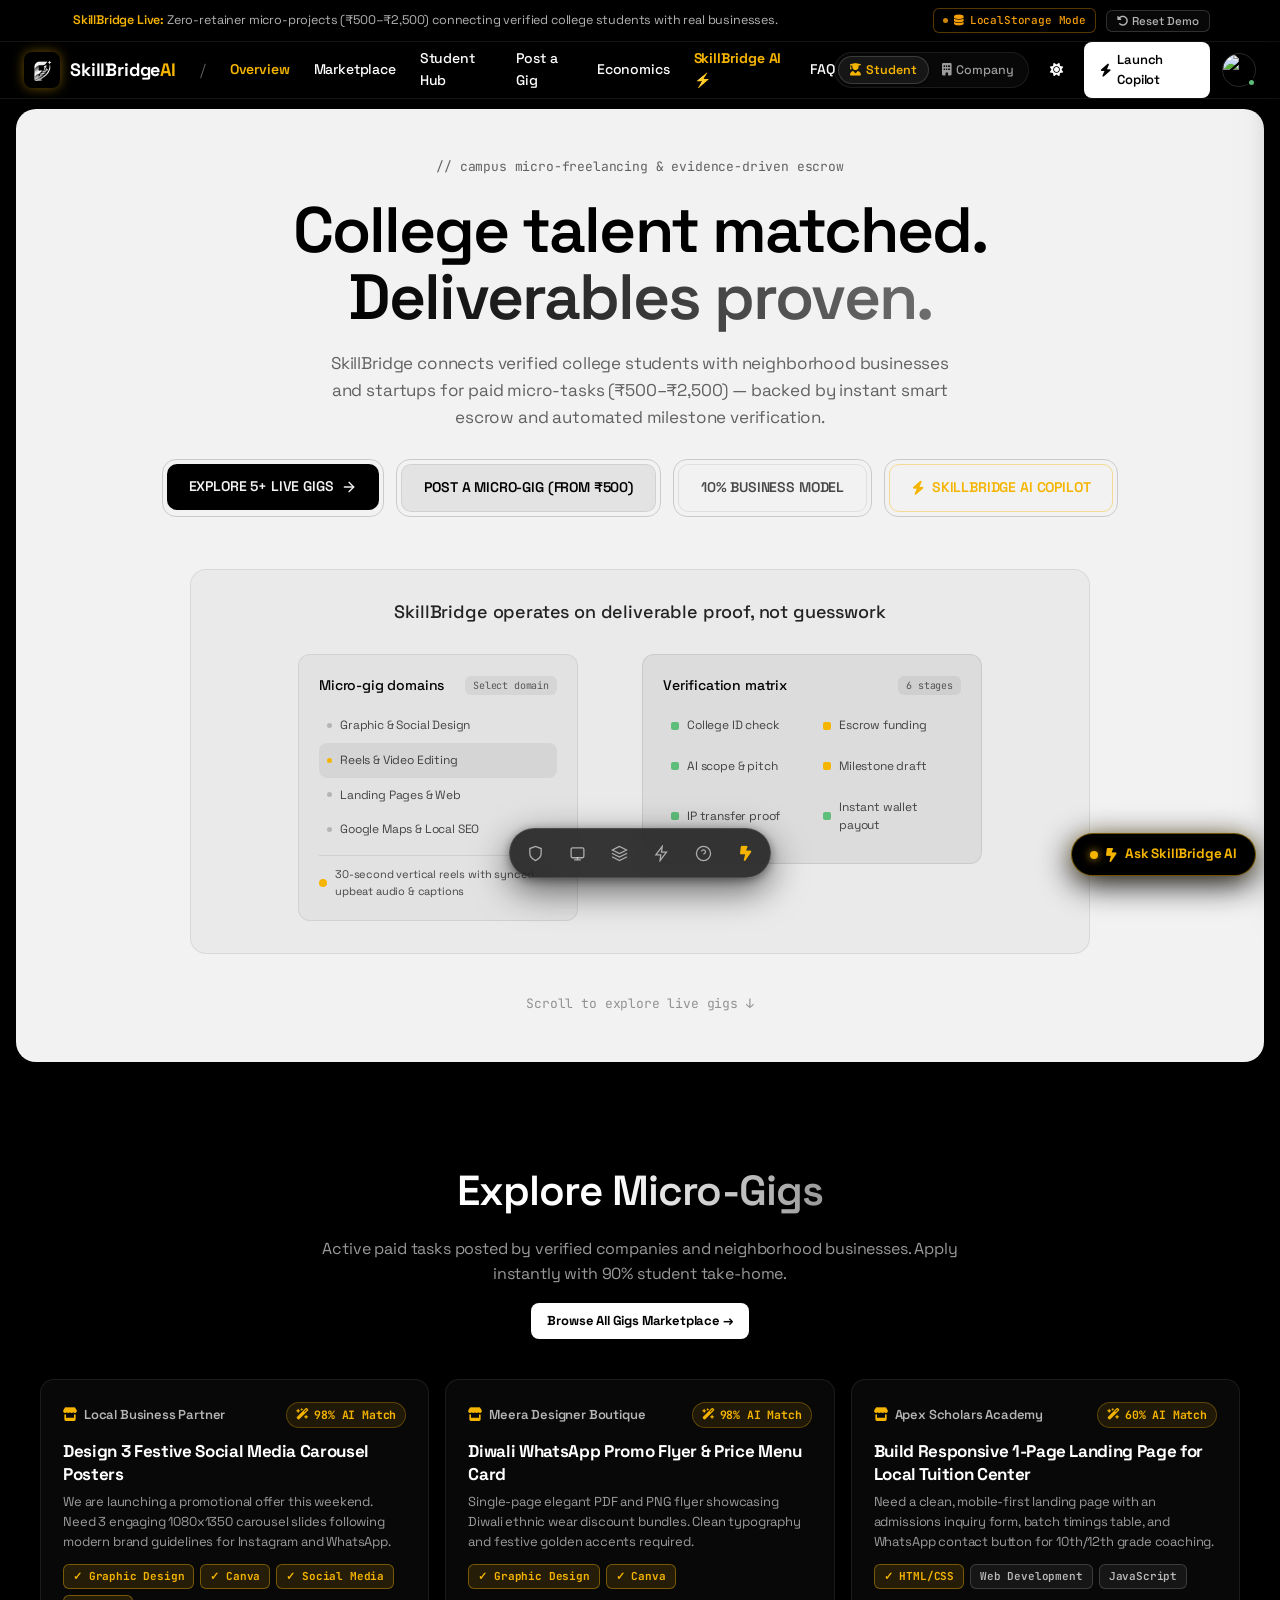
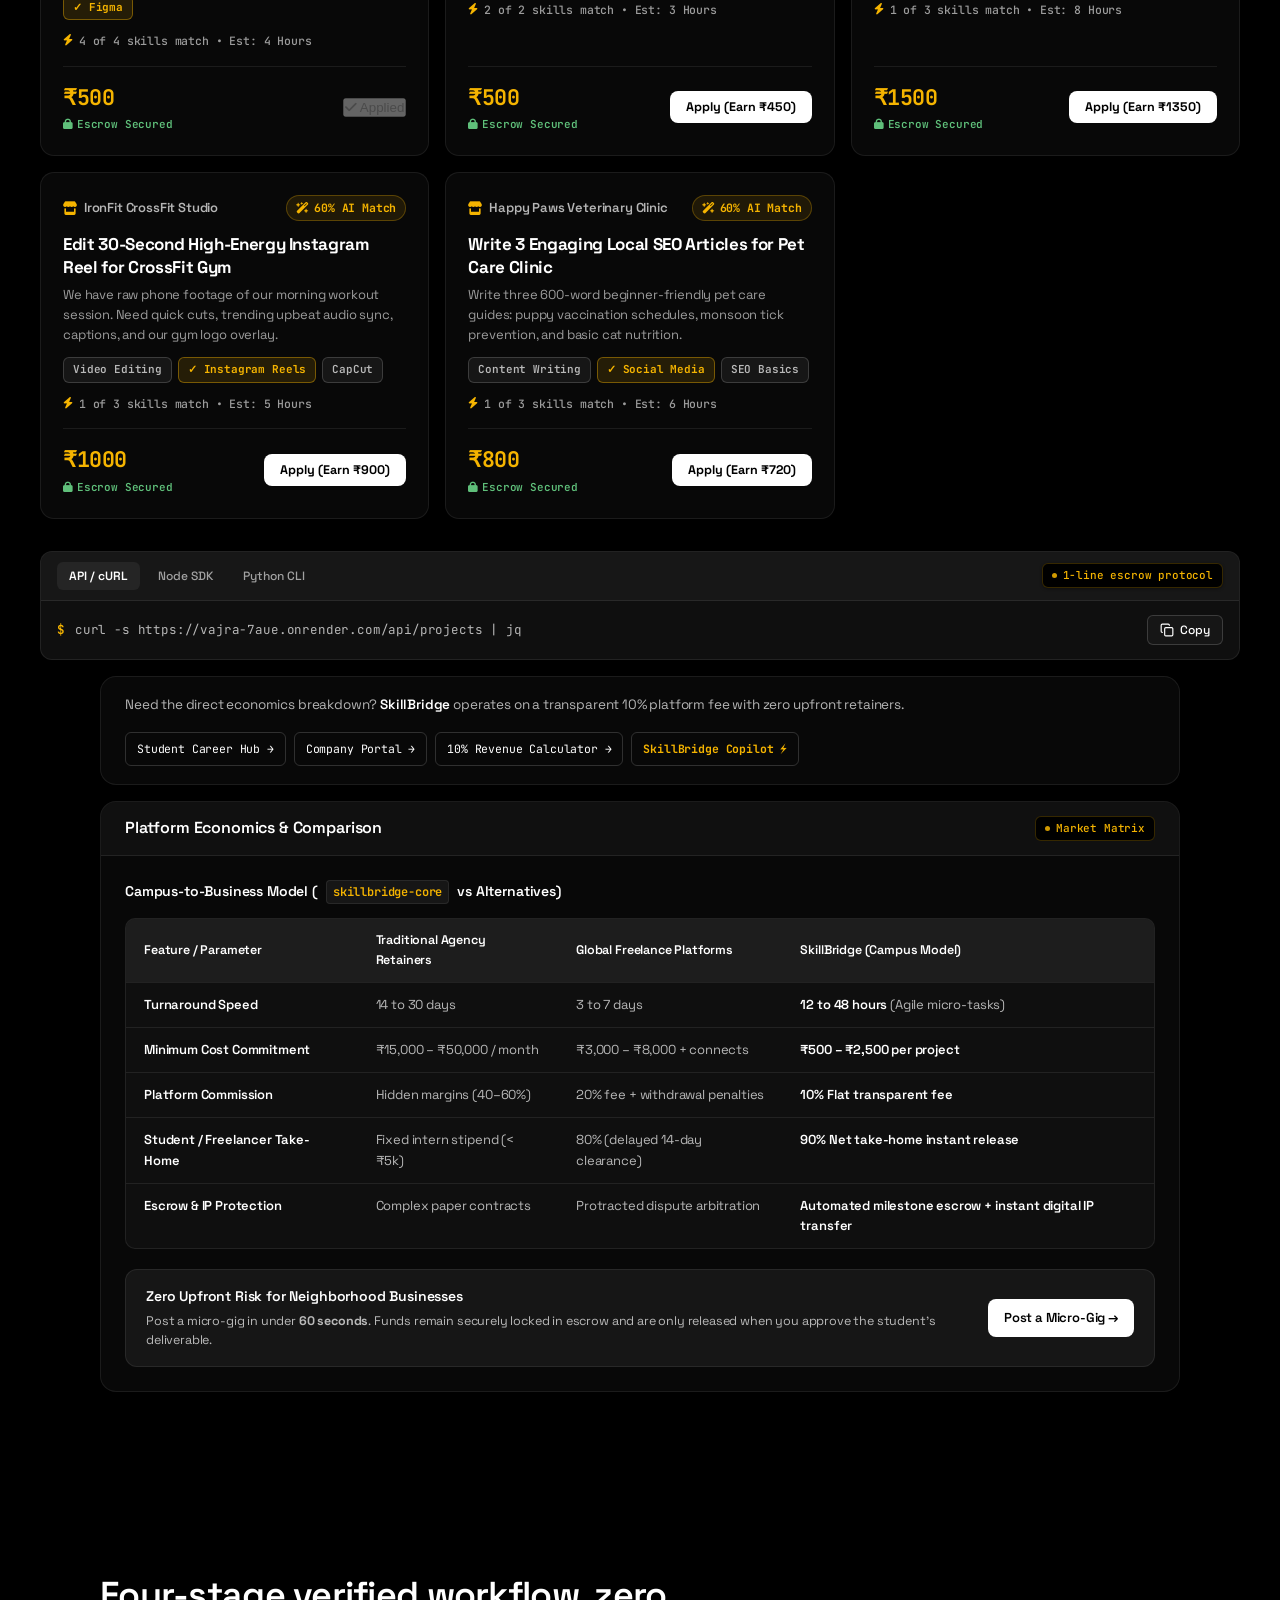
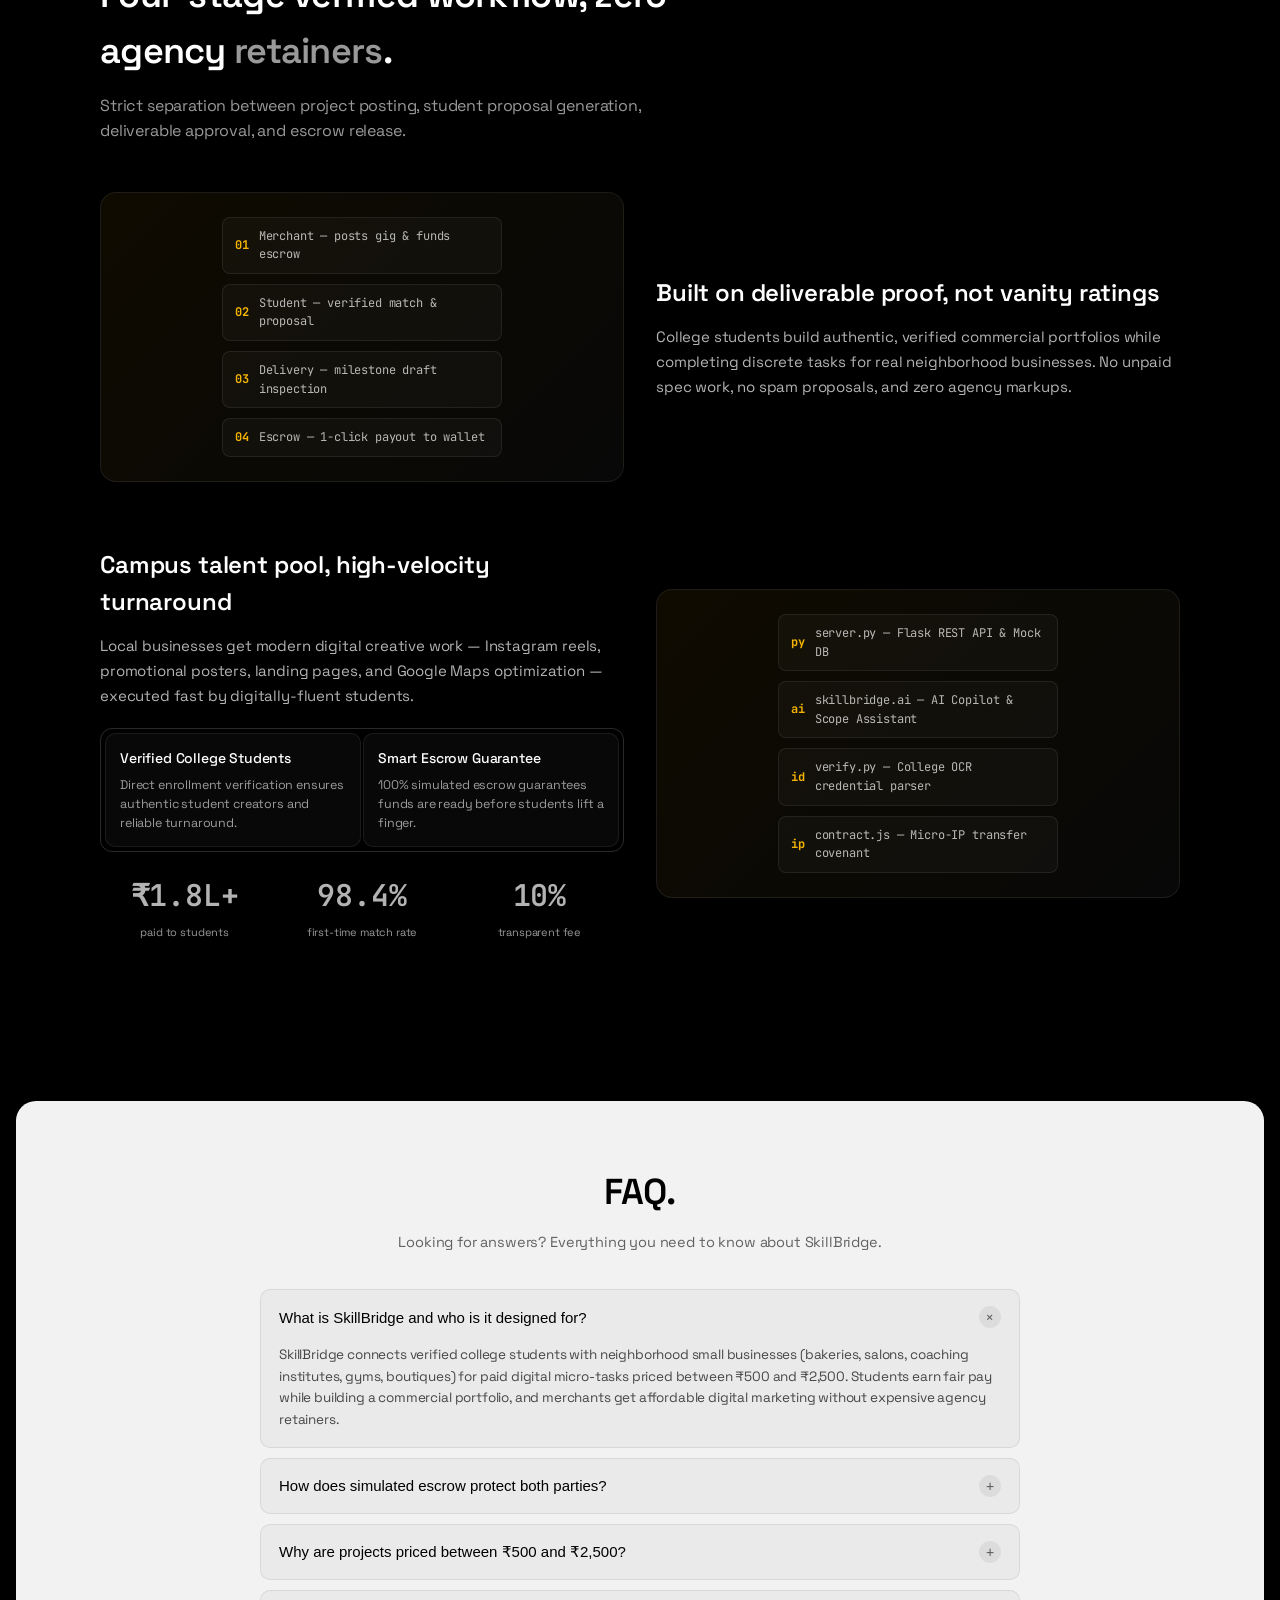
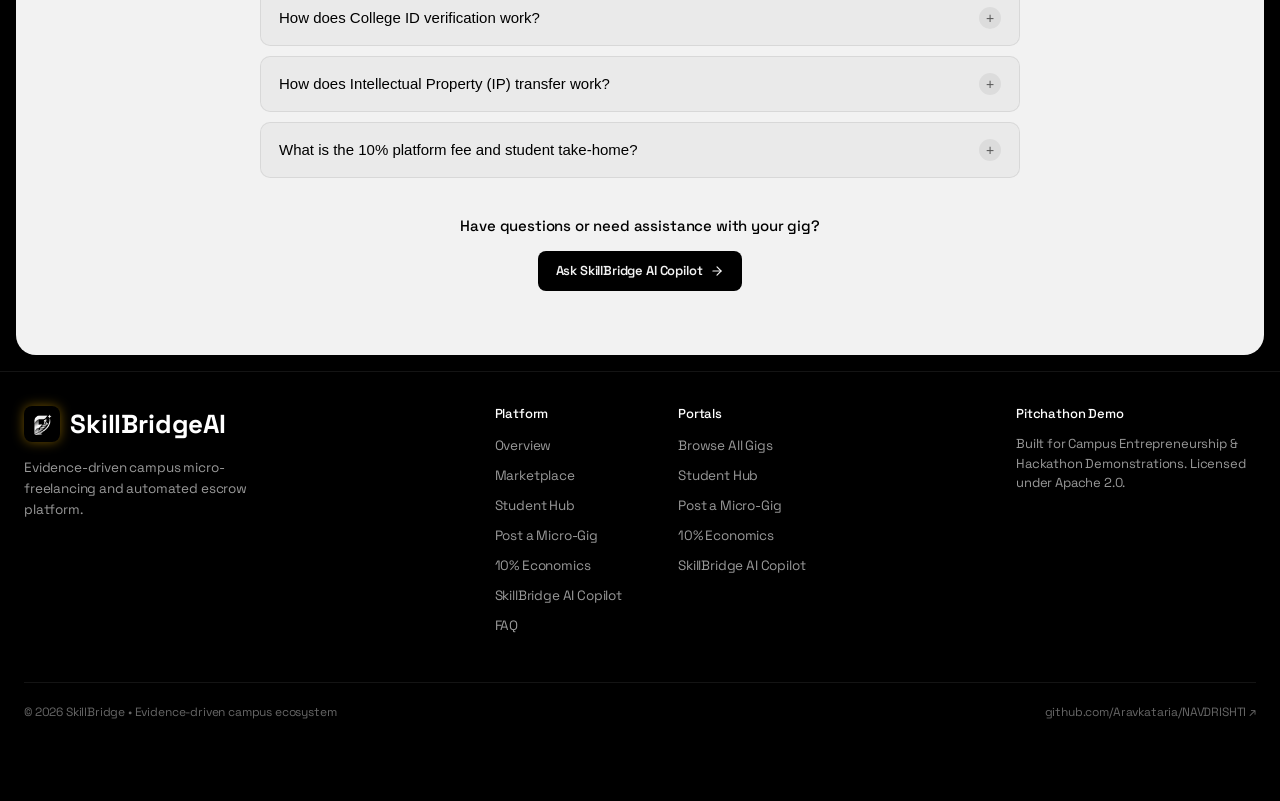
==== commit 1c508f96: "Rebrand platform from ARGUS to SkillBridge across all pages, sync mirrors, and proofread copy" ====
--- a/index.html
+++ b/index.html
@@ -2,9 +2,9 @@
 <html lang="en" data-theme="dark">
 <head>
   <meta charset="UTF-8">
-  <meta name="viewport" content="width=device-width, initial-scale=1.0">
+  <meta name="viewport" content="width=device-width, initial-scale=1.0, viewport-fit=cover">
   <link rel="icon" type="image/jpeg" href="logo.jpeg">
-  <title>ARGUS — Evidence-Driven Campus Micro-Freelance Hub</title>
+  <title>SkillBridge — Evidence-Driven Campus Micro-Freelance Hub</title>
   <link rel="preconnect" href="https://fonts.googleapis.com">
   <link rel="preconnect" href="https://fonts.gstatic.com" crossorigin>
   <link href="https://fonts.googleapis.com/css2?family=Space+Grotesk:wght@400;500;600;700&family=JetBrains+Mono:wght@400;500;600&display=swap" rel="stylesheet">
@@ -14,10 +14,10 @@
 </head>
 <body>
 
-  <!-- Top Announcement Bar (ARGUS Minimalist Style) -->
+  <!-- Top Announcement Bar (SkillBridge Minimalist Style) -->
   <div class="announcement-bar">
     <div class="container announcement-content">
-      <span><i class="fa-solid fa-sparkles text-spark"></i> <strong>ARGUS Live:</strong> Zero-retainer micro-projects (₹500–₹2,500) connecting verified college students with real businesses.</span>
+      <span><i class="fa-solid fa-sparkles text-spark"></i> <strong>SkillBridge Live:</strong> Zero-retainer micro-projects (₹500–₹2,500) connecting verified college students with real businesses.</span>
       <div class="demo-reset">
         <span id="backendStatusBadge" class="backend-badge"><i class="fa-solid fa-circle-notch fa-spin"></i> Checking Backend...</span>
         <button id="resetDataBtn" title="Reset sample demo data"><i class="fa-solid fa-rotate-left"></i> Reset Demo</button>
@@ -30,8 +30,8 @@
     <div class="nav-inner">
       <div class="nav-left">
         <a class="brand" href="index.html">
-          <img src="logo.jpeg" alt="ARGUS Logo" class="brand-logo" data-wasm-optimize>
-          <span>ARGUS<span class="spark">AI</span></span>
+          <img src="logo.jpeg" alt="SkillBridge Logo" class="brand-logo" data-wasm-optimize>
+          <span>SkillBridge<span class="spark">AI</span></span>
         </a>
         <span class="slash">/</span>
         <nav class="nav-links">
@@ -40,7 +40,7 @@
           <a href="student/">Student Hub</a>
           <a href="post-job/">Post a Gig</a>
           <a href="economics/">Economics</a>
-          <a href="chatbot/" style="color:var(--spark);font-weight:700;">ARGUS AI ⚡</a>
+          <a href="chatbot/" style="color:var(--spark);font-weight:700;">SkillBridge AI ⚡</a>
           <a href="#faq">FAQ</a>
         </nav>
       </div>
@@ -108,7 +108,7 @@
                 <i class="fa-solid fa-calculator"></i> 10% Economics
               </a>
               <a href="chatbot/" class="dropdown-item">
-                <i class="fa-solid fa-bolt"></i> ARGUS AI Assistant
+                <i class="fa-solid fa-bolt"></i> SkillBridge AI Assistant
               </a>
             </div>
           </div>
@@ -128,19 +128,19 @@
       <a href="student/" onclick="closeMobileNav()">Student Hub <span>→</span></a>
       <a href="post-job/" onclick="closeMobileNav()">Post a Micro-Gig <span>→</span></a>
       <a href="economics/" onclick="closeMobileNav()">10% Economics <span>→</span></a>
-      <a href="chatbot/" onclick="closeMobileNav()" style="color:var(--spark);font-weight:700;">ARGUS AI Copilot <span>→</span></a>
+      <a href="chatbot/" onclick="closeMobileNav()" style="color:var(--spark);font-weight:700;">SkillBridge AI Copilot <span>→</span></a>
       <a href="#faq" onclick="closeMobileNav()">FAQ <span>→</span></a>
     </div>
   </header>
 
   <div class="shell">
 
-    <!-- Hero Panel (S2 ARGUS Panel Layout) -->
+    <!-- Hero Panel (S2 SkillBridge Panel Layout) -->
     <section class="hero" id="overview">
       <div class="hero-inner">
         <div class="eyebrow">// campus micro-freelancing &amp; evidence-driven escrow</div>
         <h1 class="hero-h">College talent matched.<br><span class="accent">Deliverables proven.</span></h1>
-        <p class="hero-sub">ARGUS connects verified college students with neighborhood businesses and startups for paid micro-tasks (₹500–₹2,500) — backed by instant smart escrow and automated milestone verification.</p>
+        <p class="hero-sub">SkillBridge connects verified college students with neighborhood businesses and startups for paid micro-tasks (₹500–₹2,500) — backed by instant smart escrow and automated milestone verification.</p>
         
         <div class="hero-cta">
           <div class="cta-outer">
@@ -161,14 +161,14 @@
           </div>
           <div class="cta-outer">
             <a class="cta-btn" href="chatbot/" style="background:transparent;color:var(--spark);border:1px solid rgba(245, 180, 0, 0.4);">
-              <i class="fa-solid fa-bolt"></i> ARGUS AI COPILOT
+              <i class="fa-solid fa-bolt"></i> SKILLBRIDGE AI COPILOT
             </a>
           </div>
         </div>
 
         <!-- Interactive Domain Selector & Escrow Verification Matrix -->
         <div class="pipeline-outer" id="pipeline">
-          <div class="pipeline-title">ARGUS operates on deliverable proof, not guesswork</div>
+          <div class="pipeline-title">SkillBridge operates on deliverable proof, not guesswork</div>
           <div class="pipeline-flex">
 
             <div class="selector-card">
@@ -257,12 +257,12 @@
 
       <!-- Core Protocol Links -->
       <div class="core-band">
-        <p>Need the direct economics breakdown? <b>ARGUS</b> operates on a transparent 10% platform fee with zero upfront retainers.</p>
+        <p>Need the direct economics breakdown? <b>SkillBridge</b> operates on a transparent 10% platform fee with zero upfront retainers.</p>
         <div class="core-links">
           <a class="core-link" href="student/">Student Career Hub &rarr;</a>
           <a class="core-link" href="post-job/">Company Portal &rarr;</a>
           <a class="core-link" href="economics/">10% Revenue Calculator &rarr;</a>
-          <a class="core-link" href="chatbot/" style="color:var(--spark);font-weight:700;">ARGUS Copilot ⚡</a>
+          <a class="core-link" href="chatbot/" style="color:var(--spark);font-weight:700;">SkillBridge Copilot ⚡</a>
         </div>
       </div>
 
@@ -276,7 +276,7 @@
         </div>
 
         <div class="specs-content">
-          <h4 class="specs-subhead">Campus-to-Business Model (<code>argus-core</code> vs Alternatives)</h4>
+          <h4 class="specs-subhead">Campus-to-Business Model (<code>skillbridge-core</code> vs Alternatives)</h4>
           <div class="specs-table-wrap">
             <table class="specs-table">
               <thead>
@@ -284,7 +284,7 @@
                   <th>Feature / Parameter</th>
                   <th>Traditional Agency Retainers</th>
                   <th>Global Freelance Platforms</th>
-                  <th>ARGUS (Campus Model)</th>
+                  <th>SkillBridge (Campus Model)</th>
                 </tr>
               </thead>
               <tbody>
@@ -380,7 +380,7 @@
           <div class="feat-visual">
             <div class="pipeline-mini">
               <div class="stage"><span class="num">py</span> server.py — Flask REST API &amp; Mock DB</div>
-              <div class="stage"><span class="num">ai</span> argus.ai — AI Copilot &amp; Scope Assistant</div>
+              <div class="stage"><span class="num">ai</span> skillbridge.ai — AI Copilot &amp; Scope Assistant</div>
               <div class="stage"><span class="num">id</span> verify.py — College OCR credential parser</div>
               <div class="stage"><span class="num">ip</span> contract.js — Micro-IP transfer covenant</div>
             </div>
@@ -389,20 +389,20 @@
       </div>
     </section>
 
-    <!-- FAQ Panel (S2 ARGUS Accordion Style) -->
+    <!-- FAQ Panel (S2 SkillBridge Accordion Style) -->
     <section class="faq" id="faq">
       <div class="faq-inner">
         <div class="faq-head">
           <h2>FAQ.</h2>
-          <p>Looking for answers? Everything you need to know about ARGUS.</p>
+          <p>Looking for answers? Everything you need to know about SkillBridge.</p>
         </div>
 
         <div class="faq-item open">
           <button class="faq-q" onclick="toggleFaq(this)">
-            <h3>What is ARGUS and who is it designed for?</h3>
+            <h3>What is SkillBridge and who is it designed for?</h3>
             <div class="plus-circle">+</div>
           </button>
-          <div class="faq-a"><div class="faq-a-inner">ARGUS connects verified college students with neighborhood small businesses (bakeries, salons, coaching institutes, gyms, boutiques) for paid digital micro-tasks priced between ₹500 and ₹2,500. Students earn fair pay while building a commercial portfolio, and merchants get affordable digital marketing without expensive agency retainers.</div></div>
+          <div class="faq-a"><div class="faq-a-inner">SkillBridge connects verified college students with neighborhood small businesses (bakeries, salons, coaching institutes, gyms, boutiques) for paid digital micro-tasks priced between ₹500 and ₹2,500. Students earn fair pay while building a commercial portfolio, and merchants get affordable digital marketing without expensive agency retainers.</div></div>
         </div>
 
         <div class="faq-item">
@@ -434,7 +434,7 @@
             <h3>How does Intellectual Property (IP) transfer work?</h3>
             <div class="plus-circle">+</div>
           </button>
-          <div class="faq-a"><div class="faq-a-inner">Every project includes the standard ARGUS Micro-Contract clause: all commercial copyrights, source files, and marketing usage rights transfer automatically and permanently to the business client upon milestone approval and payment release.</div></div>
+          <div class="faq-a"><div class="faq-a-inner">Every project includes the standard SkillBridge Micro-Contract clause: all commercial copyrights, source files, and marketing usage rights transfer automatically and permanently to the business client upon milestone approval and payment release.</div></div>
         </div>
 
         <div class="faq-item">
@@ -442,13 +442,13 @@
             <h3>What is the 10% platform fee and student take-home?</h3>
             <div class="plus-circle">+</div>
           </button>
-          <div class="faq-a"><div class="faq-a-inner">ARGUS charges a transparent 10% platform facilitation fee. For a ₹1,000 project, ₹900 goes directly into the student freelancer's wallet, and ₹100 covers platform matching, verification, and hosting. No hidden withdrawal fees or currency conversion deductions.</div></div>
+          <div class="faq-a"><div class="faq-a-inner">SkillBridge charges a transparent 10% platform facilitation fee. For a ₹1,000 project, ₹900 goes directly into the student freelancer's wallet, and ₹100 covers platform matching, verification, and hosting. No hidden withdrawal fees or currency conversion deductions.</div></div>
         </div>
 
         <div class="faq-foot">
           <p>Have questions or need assistance with your gig?</p>
           <a href="javascript:void(0)" onclick="document.getElementById('vajraToggleBtn').click()">
-            Ask ARGUS AI Copilot
+            Ask SkillBridge AI Copilot
             <svg width="14" height="14" viewBox="0 0 24 24" fill="none" stroke="currentColor" stroke-width="2" stroke-linecap="round" stroke-linejoin="round"><path d="M5 12h14"></path><path d="m12 5 7 7-7 7"></path></svg>
           </a>
         </div>
@@ -457,14 +457,14 @@
 
   </div>
 
-  <!-- Footer (ARGUS Layout) -->
+  <!-- Footer (SkillBridge Layout) -->
   <footer class="bottom app-footer">
     <div class="foot-inner">
       <div class="foot-top">
         <div class="foot-brand">
           <a href="#top" style="display:inline-flex;align-items:center;gap:10px;">
-            <img src="logo.jpeg" alt="ARGUS Logo" class="brand-logo" data-wasm-optimize>
-            <span>ARGUS<span class="spark">AI</span></span>
+            <img src="logo.jpeg" alt="SkillBridge Logo" class="brand-logo" data-wasm-optimize>
+            <span>SkillBridge<span class="spark">AI</span></span>
           </a>
           <p>Evidence-driven campus micro-freelancing and automated escrow platform.</p>
         </div>
@@ -476,7 +476,7 @@
             <a href="student/">Student Hub</a>
             <a href="post-job/">Post a Micro-Gig</a>
             <a href="economics/">10% Economics</a>
-            <a href="chatbot/">ARGUS AI Copilot</a>
+            <a href="chatbot/">SkillBridge AI Copilot</a>
             <a href="#faq">FAQ</a>
           </div>
           <div class="foot-col">
@@ -485,7 +485,7 @@
             <a href="student/">Student Hub</a>
             <a href="post-job/">Post a Micro-Gig</a>
             <a href="economics/">10% Economics</a>
-            <a href="chatbot/">ARGUS AI Copilot</a>
+            <a href="chatbot/">SkillBridge AI Copilot</a>
           </div>
         </div>
         <div class="foot-license">
@@ -494,7 +494,7 @@
         </div>
       </div>
       <div class="foot-bottom">
-        <span>&copy; 2026 ARGUS &bull; Evidence-driven campus ecosystem</span>
+        <span>&copy; 2026 SkillBridge &bull; Evidence-driven campus ecosystem</span>
         <a href="https://github.com/Aravkataria/NAVDRISHTI" target="_blank" rel="noopener">github.com/Aravkataria/NAVDRISHTI &nearr;</a>
       </div>
     </div>
@@ -522,9 +522,9 @@
       <svg width="17" height="17" viewBox="0 0 24 24" fill="none" stroke="currentColor" stroke-width="1.8"><circle cx="12" cy="12" r="10"/><path d="M9.09 9a3 3 0 0 1 5.83 1c0 2-3 3-3 3"/><path d="M12 17h.01"/></svg>
       <span>Economics</span>
     </a>
-    <a href="chatbot/" class="dock-item" title="ARGUS AI Copilot">
+    <a href="chatbot/" class="dock-item" title="SkillBridge AI Copilot">
       <i class="fa-solid fa-bolt-lightning" style="color:var(--spark);"></i>
-      <span>ARGUS AI</span>
+      <span>SkillBridge AI</span>
     </a>
   </nav>
 
@@ -569,7 +569,7 @@
               <input type="checkbox" id="legalCheckbox" checked required>
               <span class="checkmark"></span>
               <span class="legal-text">
-                <strong>Standard ARGUS Micro-Contract:</strong> All commercial IP & copyright rights transfer entirely to the business client upon milestone approval and payment release.
+                <strong>Standard SkillBridge Micro-Contract:</strong> All commercial IP & copyright rights transfer entirely to the business client upon milestone approval and payment release.
               </span>
             </label>
           </div>
@@ -583,16 +583,16 @@
     </div>
   </div>
 
-  <!-- Floating ARGUS AI Copilot Widget -->
-  <div class="vajra-launcher" id="vajraToggleBtn" title="Open ARGUS AI Assistant">
+  <!-- Floating SkillBridge AI Copilot Widget -->
+  <div class="vajra-launcher" id="vajraToggleBtn" title="Open SkillBridge AI Assistant">
     <div class="vajra-pulse"></div>
     <div class="vajra-btn-content">
       <i class="fa-solid fa-bolt-lightning"></i>
-      <span>Ask ARGUS AI</span>
+      <span>Ask SkillBridge AI</span>
     </div>
   </div>
 
-  <!-- ARGUS Chat Drawer -->
+  <!-- SkillBridge Chat Drawer -->
   <div class="vajra-chat-drawer" id="vajraDrawer">
     <div class="vajra-drawer-header">
       <div class="vajra-header-info">
@@ -600,7 +600,7 @@
           <i class="fa-solid fa-bolt"></i>
         </div>
         <div>
-          <h4>ARGUS AI Copilot</h4>
+          <h4>SkillBridge AI Copilot</h4>
           <span class="vajra-status" id="vajraStatusPill">
             <span class="dot online"></span> AI Active (Pitch &amp; Scope Assistant)
           </span>
@@ -612,7 +612,7 @@
     <div class="vajra-messages" id="vajraMessages">
       <div class="vajra-msg vajra-bot">
         <div class="vajra-msg-bubble">
-          <strong>Namaste! I am ARGUS ⚡</strong><br>
+          <strong>Namaste! I am SkillBridge AI ⚡</strong><br>
           Your AI Copilot for student micro-freelancing. How can I help you today?
         </div>
       </div>
@@ -626,7 +626,7 @@
     </div>
 
     <form class="vajra-input-form" id="vajraForm">
-      <input type="text" id="vajraInput" placeholder="Ask ARGUS anything (e.g. 'Write a proposal...')" autocomplete="off">
+      <input type="text" id="vajraInput" placeholder="Ask SkillBridge AI anything (e.g. 'Write a proposal...')" autocomplete="off">
       <button type="submit" id="vajraSendBtn"><i class="fa-solid fa-paper-plane"></i></button>
     </form>
   </div>
@@ -695,8 +695,8 @@
     // Terminal Commands
     var termCommands = {
       api: 'curl -s https://vajra-7aue.onrender.com/api/projects | jq',
-      node: 'npx argus-sdk create-gig --budget 1500 --escrow locked',
-      py: 'pip install argus && python -m argus.escrow --verify'
+      node: 'npx skillbridge-sdk create-gig --budget 1500 --escrow locked',
+      py: 'pip install skillbridge && python -m skillbridge.escrow --verify'
     };
 
     function switchTerm(tool, btn) {
--- a/styles.css
+++ b/styles.css
@@ -1,5 +1,5 @@
 /* ==========================================================
-   ARGUS Design System (Full Fidelity)
+   SkillBridge Design System (Full Fidelity)
    Autonomous Campus-to-Business Micro-Freelancing & Escrow
    Fonts: Space Grotesk (Primary) + JetBrains Mono (Technical)
    Theme: Pitch Black #000, Spark Amber #f5b400, Glassmorphic Surfaces
@@ -2919,36 +2919,282 @@
   box-shadow: 0 8px 24px rgba(0, 0, 0, 0.7);
 }
 
-/* ================= UTILITY & RESPONSIVE ================= */
+/* ================= UTILITY & RESPONSIVE FOUNDATION ================= */
 .text-success { color: var(--ok) !important; }
 .text-warning { color: var(--warn) !important; }
 .text-primary { color: var(--spark) !important; }
 .text-muted { color: var(--s1-text-60) !important; }
 .text-right { text-align: right; }
-
-@media (max-width: 1080px) {
+.text-center { text-align: center; }
+
+/* Responsive Table System */
+.table-responsive {
+  width: 100%;
+  overflow-x: auto;
+  -webkit-overflow-scrolling: touch;
+  border-radius: var(--radius-md);
+  margin-top: 12px;
+  border: 1px solid var(--s1-border);
+  background: var(--s1-card);
+}
+
+.custom-table {
+  width: 100%;
+  min-width: 580px;
+  border-collapse: collapse;
+  font-size: 0.88rem;
+  text-align: left;
+}
+
+.custom-table th {
+  background: var(--s1-card-strong);
+  color: var(--s1-text);
+  padding: 12px 16px;
+  font-weight: 600;
+  border-bottom: 1px solid var(--s1-border-strong);
+  font-size: 0.78rem;
+  text-transform: uppercase;
+  letter-spacing: 0.5px;
+  white-space: nowrap;
+}
+
+.custom-table td {
+  padding: 12px 16px;
+  border-bottom: 1px solid var(--s1-border);
+  color: var(--s1-text-70);
+  vertical-align: middle;
+}
+
+.custom-table tr:last-child td {
+  border-bottom: none;
+}
+
+.custom-table tr:hover td {
+  background: var(--s1-hover);
+}
+
+/* Business Project Items (Merchant Portal) */
+.business-projects-list {
+  display: flex;
+  flex-direction: column;
+  gap: 16px;
+}
+
+.business-project-item {
+  background: var(--s1-card);
+  border: 1px solid var(--s1-border);
+  border-radius: 12px;
+  padding: 18px 20px;
+  transition: border-color 0.15s ease, background 0.15s ease;
+}
+
+.business-project-item:hover {
+  border-color: var(--s1-border-strong);
+  background: var(--s1-card-strong);
+}
+
+.biz-top-row {
+  display: flex;
+  justify-content: space-between;
+  align-items: flex-start;
+  gap: 16px;
+  flex-wrap: wrap;
+}
+
+/* Base Viewport & Touch Optimization */
+html {
+  -webkit-text-size-adjust: 100%;
+  text-size-adjust: 100%;
+}
+
+body {
+  padding-bottom: env(safe-area-inset-bottom, 0px);
+}
+
+img, video, canvas, svg {
+  max-width: 100%;
+  height: auto;
+}
+
+/* ================= 1. ULTRA-WIDE & 4K DISPLAY SUITE (>= 1920px) ================= */
+
+@media (min-width: 3440px) {
+  html { font-size: 20px; }
+  .shell, .nav-inner, header.top .nav-inner { max-width: 2800px; }
+  .container { max-width: 2500px; }
+  .hero-inner { max-width: 2200px; }
+  h1.hero-h { font-size: 88px; line-height: 1.08; }
+  .hero-sub { font-size: 1.4rem; max-width: 1200px; }
+  .projects-grid { grid-template-columns: repeat(5, 1fr); gap: 28px; }
+  .dl-grid { grid-template-columns: repeat(4, 1fr); gap: 28px; }
+  .steps-grid { grid-template-columns: repeat(4, 1fr); gap: 28px; }
+  .brand-logo { height: 50px; max-width: 68px; }
+  .dock { bottom: 36px; padding: 10px 18px; gap: 8px; }
+  .dock-item { height: 50px; min-width: 50px; font-size: 16px; }
+  .dock-item svg, .dock-item i { font-size: 20px; }
+  .vajra-launcher { bottom: 36px; right: 36px; padding: 14px 28px; font-size: 17px; }
+  .vajra-chat-drawer { width: 560px; }
+}
+
+@media (min-width: 2560px) and (max-width: 3439px) {
+  html { font-size: 18px; }
+  .shell, .nav-inner, header.top .nav-inner { max-width: 2200px; }
+  .container { max-width: 1960px; }
+  .hero-inner { max-width: 1750px; }
+  h1.hero-h { font-size: 72px; line-height: 1.1; }
+  .hero-sub { font-size: 1.25rem; max-width: 980px; }
+  .projects-grid { grid-template-columns: repeat(4, 1fr); gap: 24px; }
+  .dl-grid { grid-template-columns: repeat(3, 1fr); gap: 24px; }
+  .steps-grid { grid-template-columns: repeat(4, 1fr); gap: 24px; }
+  .brand-logo { height: 44px; max-width: 60px; }
+  .brand { font-size: 22px; }
+  .nav-links { gap: 32px; }
+  .nav-links a { font-size: 16px; }
+  .dock { bottom: 30px; padding: 8px 14px; gap: 6px; }
+  .dock-item { height: 46px; min-width: 46px; font-size: 14px; }
+  .dock-item svg, .dock-item i { font-size: 18px; }
+  .vajra-launcher { bottom: 30px; right: 30px; padding: 12px 24px; font-size: 15px; }
+  .vajra-chat-drawer { width: 480px; }
+}
+
+@media (min-width: 1920px) and (max-width: 2559px) {
+  .shell, .nav-inner, header.top .nav-inner { max-width: 1650px; }
+  .container { max-width: 1480px; }
+  .hero-inner { max-width: 1350px; }
+  .projects-grid { grid-template-columns: repeat(auto-fill, minmax(360px, 1fr)); gap: 20px; }
+  .dl-grid { grid-template-columns: repeat(3, 1fr); gap: 20px; }
+  .steps-grid { grid-template-columns: repeat(4, 1fr); gap: 20px; }
+}
+
+/* ================= 2. LAPTOP & TABLET LANDSCAPE (<= 1200px) ================= */
+
+@media (max-width: 1200px) {
+  .nav-links { gap: 16px; }
+  .nav-links a { font-size: 13.5px; }
+  .btn-get { padding: 6px 12px; font-size: 12px; }
+  .projects-grid { grid-template-columns: repeat(2, 1fr); }
   .dl-grid { grid-template-columns: repeat(2, 1fr); }
   .steps-grid { grid-template-columns: repeat(2, 1fr); }
-  .metrics-grid { grid-template-columns: repeat(2, 1fr); }
-}
-
-@media (max-width: 820px) {
+}
+
+/* ================= 3. TABLETS PORTRAIT & IPAD PRO (<= 1024px) ================= */
+
+@media (max-width: 1024px) {
   .nav-links { display: none; }
   .slash { display: none; }
   .mobile-menu-btn { display: flex; }
+  .btn-get { display: none; }
   .pipeline-flex { flex-direction: column; align-items: center; gap: 20px; }
   .selector-card, .models-card { width: 100%; max-width: 100%; }
   .feat-row { grid-template-columns: 1fr; gap: 28px; }
-  .dl-grid { grid-template-columns: 1fr; }
+  .projects-grid { grid-template-columns: repeat(2, 1fr); }
+  .steps-grid { grid-template-columns: repeat(2, 1fr); }
+  .metrics-grid { grid-template-columns: repeat(2, 1fr); }
   .foot-top { flex-direction: column; gap: 28px; }
   .foot-cols { gap: 36px; }
+}
+
+/* ================= 4. TABLETS PORTRAIT & PHABLETS (<= 768px) ================= */
+
+@media (max-width: 768px) {
+  .projects-grid { grid-template-columns: 1fr; }
+  .dl-grid { grid-template-columns: 1fr; }
+  .steps-grid { grid-template-columns: 1fr; }
+
+  /* Horizontal swipeable category chips */
+  .category-tabs {
+    flex-wrap: nowrap;
+    overflow-x: auto;
+    padding-bottom: 6px;
+    -webkit-overflow-scrolling: touch;
+    scrollbar-width: none;
+  }
+  .category-tabs::-webkit-scrollbar { display: none; }
+  .cat-tab { flex-shrink: 0; }
+
   .profile-header { flex-direction: column; text-align: center; }
-  .profile-attributes { flex-direction: column; align-items: flex-start; }
-}
+  .profile-attributes { flex-direction: column; align-items: stretch; }
+  .profile-stats { width: 100%; justify-content: center; }
+  .stat-pill { flex: 1; min-width: 0; }
+
+  /* Dock and Copilot positioning without collision */
+  .dock {
+    bottom: calc(12px + env(safe-area-inset-bottom, 0px));
+    padding: 4px 6px;
+    gap: 3px;
+    max-width: calc(100vw - 20px);
+  }
+  .dock-item {
+    height: 38px;
+    min-width: 38px;
+    padding: 0 8px;
+    font-size: 12px;
+  }
+  .dock-item.is-active {
+    padding: 0 12px 0 10px;
+  }
+  .dock-item.is-active span {
+    max-width: 80px;
+    margin-left: 5px;
+    font-size: 11.5px;
+  }
+
+  /* Safe Copilot Floating Action Button above the dock */
+  .vajra-launcher {
+    bottom: calc(72px + env(safe-area-inset-bottom, 0px));
+    right: 16px;
+    padding: 0;
+    width: 48px;
+    height: 48px;
+    border-radius: 50%;
+    justify-content: center;
+    box-shadow: 0 8px 24px rgba(0, 0, 0, 0.85), 0 0 16px rgba(245, 180, 0, 0.35);
+  }
+  .vajra-launcher .vajra-btn-content span { display: none; }
+  .vajra-launcher .vajra-pulse { display: none; }
+  .vajra-launcher .vajra-btn-content i { font-size: 18px; }
+
+  /* Mobile App Drawer for Chatbot */
+  .vajra-chat-drawer {
+    width: 100vw;
+    max-width: 100vw;
+    right: -100vw;
+    height: 100dvh;
+    border-left: none;
+  }
+  .vajra-chat-drawer.open,
+  .vajra-chat-drawer.active-drawer {
+    right: 0 !important;
+  }
+  .vajra-input-form {
+    padding-bottom: max(14px, env(safe-area-inset-bottom, 14px));
+  }
+
+  /* Modal bottom-sheet on mobile devices */
+  .modal-overlay {
+    padding: 0;
+    align-items: flex-end;
+  }
+  .modal-box {
+    max-height: calc(100dvh - 24px);
+    border-radius: 18px 18px 0 0;
+    width: 100%;
+    margin: 0;
+  }
+  .modal-box.modal-lg {
+    max-width: 100%;
+  }
+
+  /* Prevent iOS zoom-in on focus */
+  input, select, textarea, .form-control {
+    font-size: 16px !important;
+  }
+}
+
+/* ================= 5. STANDARD SMARTPHONES (<= 600px) ================= */
 
 @media (max-width: 600px) {
   .nav-inner { padding: 0 14px; }
-  .btn-get { display: none; }
   .shell { padding-top: 4px; }
   section.hero, section.downloads, section.features, section.faq {
     margin: 0 8px 12px;
@@ -2993,16 +3239,93 @@
   .foot-brand a { font-size: 24px; }
   .foot-cols { display: grid; grid-template-columns: 1fr 1fr; gap: 24px; }
   .foot-bottom { flex-direction: column; text-align: center; gap: 8px; }
-  .dock { bottom: 14px; padding: 4px; gap: 2px; max-width: calc(100vw - 20px); }
-  .dock-item { height: 36px; min-width: 36px; padding: 0 7px; font-size: 12px; }
-  .dock-item.is-active { padding: 0 10px 0 8px; }
-  .dock-item.is-active span { max-width: 75px; margin-left: 5px; font-size: 11.5px; }
-}
+}
+
+/* ================= 6. COMPACT PHONES & NARROW SCREENS (<= 480px) ================= */
+
+@media (max-width: 480px) {
+  .nav-inner { padding: 0 12px; height: 54px; }
+  .brand { font-size: 16px; gap: 8px; }
+  .brand-logo { height: 30px; max-width: 38px; }
+  .nav-right { gap: 6px; }
+
+  .persona-switcher-box { padding: 2px; }
+  .persona-btn {
+    padding: 3px 8px;
+    font-size: 11px;
+    height: 26px;
+    gap: 3px;
+  }
+
+  .icon-btn { width: 32px; height: 32px; }
+  .nav-profile-btn { width: 32px; height: 32px; }
+  .nav-profile-avatar { width: 30px; height: 30px; }
+
+  section.hero, section.downloads, section.features, section.faq {
+    margin: 0 6px 12px;
+    border-radius: 14px;
+    padding: 32px 12px 24px;
+  }
+  h1.hero-h { font-size: clamp(26px, 7.8vw, 36px); }
+  .hero-sub { font-size: 14px; }
+  .hero-cta { flex-direction: column; width: 100%; gap: 8px; }
+  .cta-outer { width: 100%; }
+  .cta-btn { width: 100%; justify-content: center; }
+
+  /* Bottom Dock icon mode on narrow screens */
+  .dock {
+    bottom: calc(10px + env(safe-area-inset-bottom, 0px));
+    padding: 3px 5px;
+    gap: 3px;
+  }
+  .dock-item {
+    height: 36px;
+    min-width: 36px;
+    padding: 0 6px;
+  }
+  .dock-item span {
+    display: none !important;
+  }
+  .dock-item.is-active {
+    padding: 0 10px;
+    background: var(--spark);
+    color: #000000;
+  }
+  .dock-item.is-active i,
+  .dock-item.is-active svg {
+    color: #000000;
+    stroke: #000000;
+  }
+
+  .specs-table { min-width: 540px; }
+  .sim-split-item { min-width: 100%; }
+  .sim-split-divider { display: none; }
+  .sim-breakdown { flex-direction: column; gap: 8px; }
+}
+
+/* ================= 7. ULTRA-COMPACT & FOLDABLE CLOSED (<= 380px) ================= */
 
 @media (max-width: 380px) {
   .models-grid { grid-template-columns: 1fr; }
   .stat-trio { flex-direction: column; gap: 10px; }
   .stat-trio div { border-bottom: 1px solid var(--s1-border); padding-bottom: 6px; }
-  .dock-item.is-active span { display: none; }
-  .dock-item.is-active { padding: 0 10px; }
-}
+  .persona-btn {
+    padding: 0 6px;
+    font-size: 10px;
+  }
+  .brand span {
+    font-size: 14px;
+  }
+  .dock-item {
+    min-width: 32px;
+    padding: 0 4px;
+  }
+  .dock-item svg, .dock-item i {
+    font-size: 14px;
+  }
+  .vajra-launcher {
+    width: 44px;
+    height: 44px;
+    right: 12px;
+  }
+}
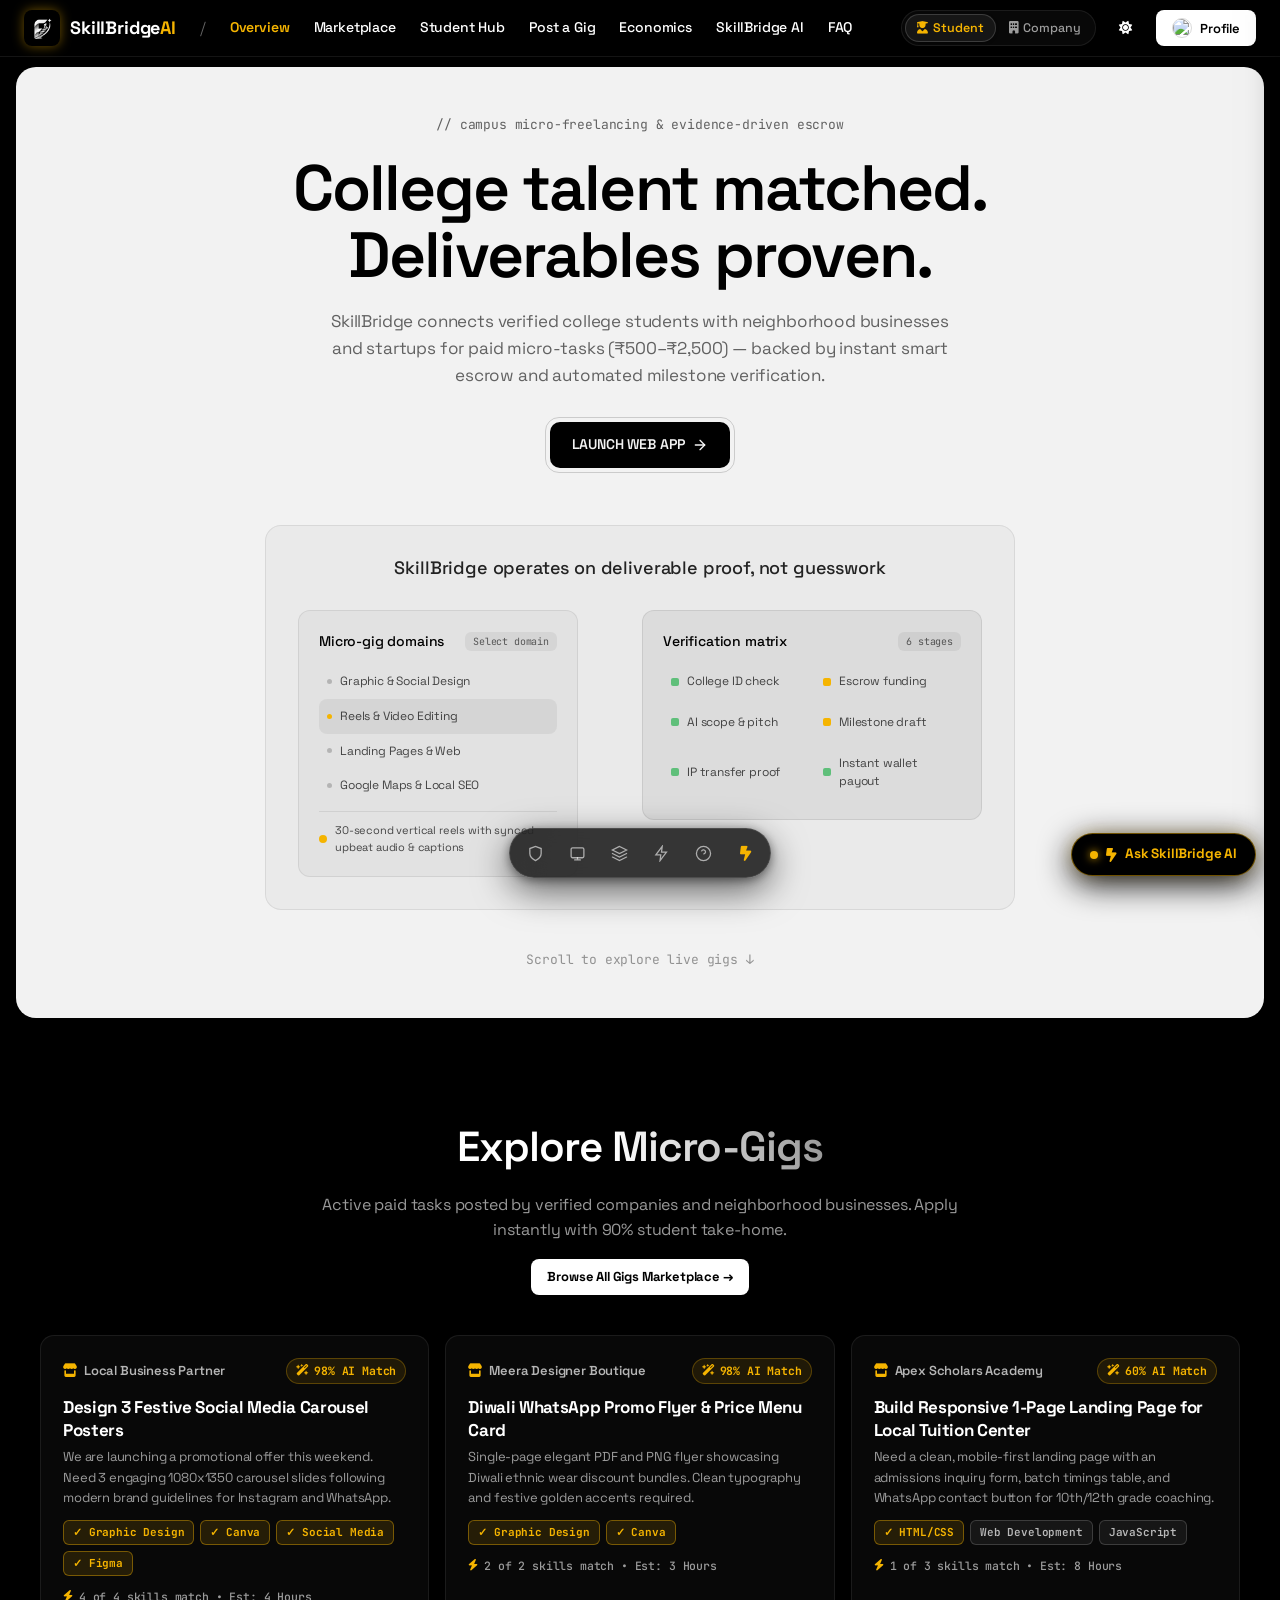
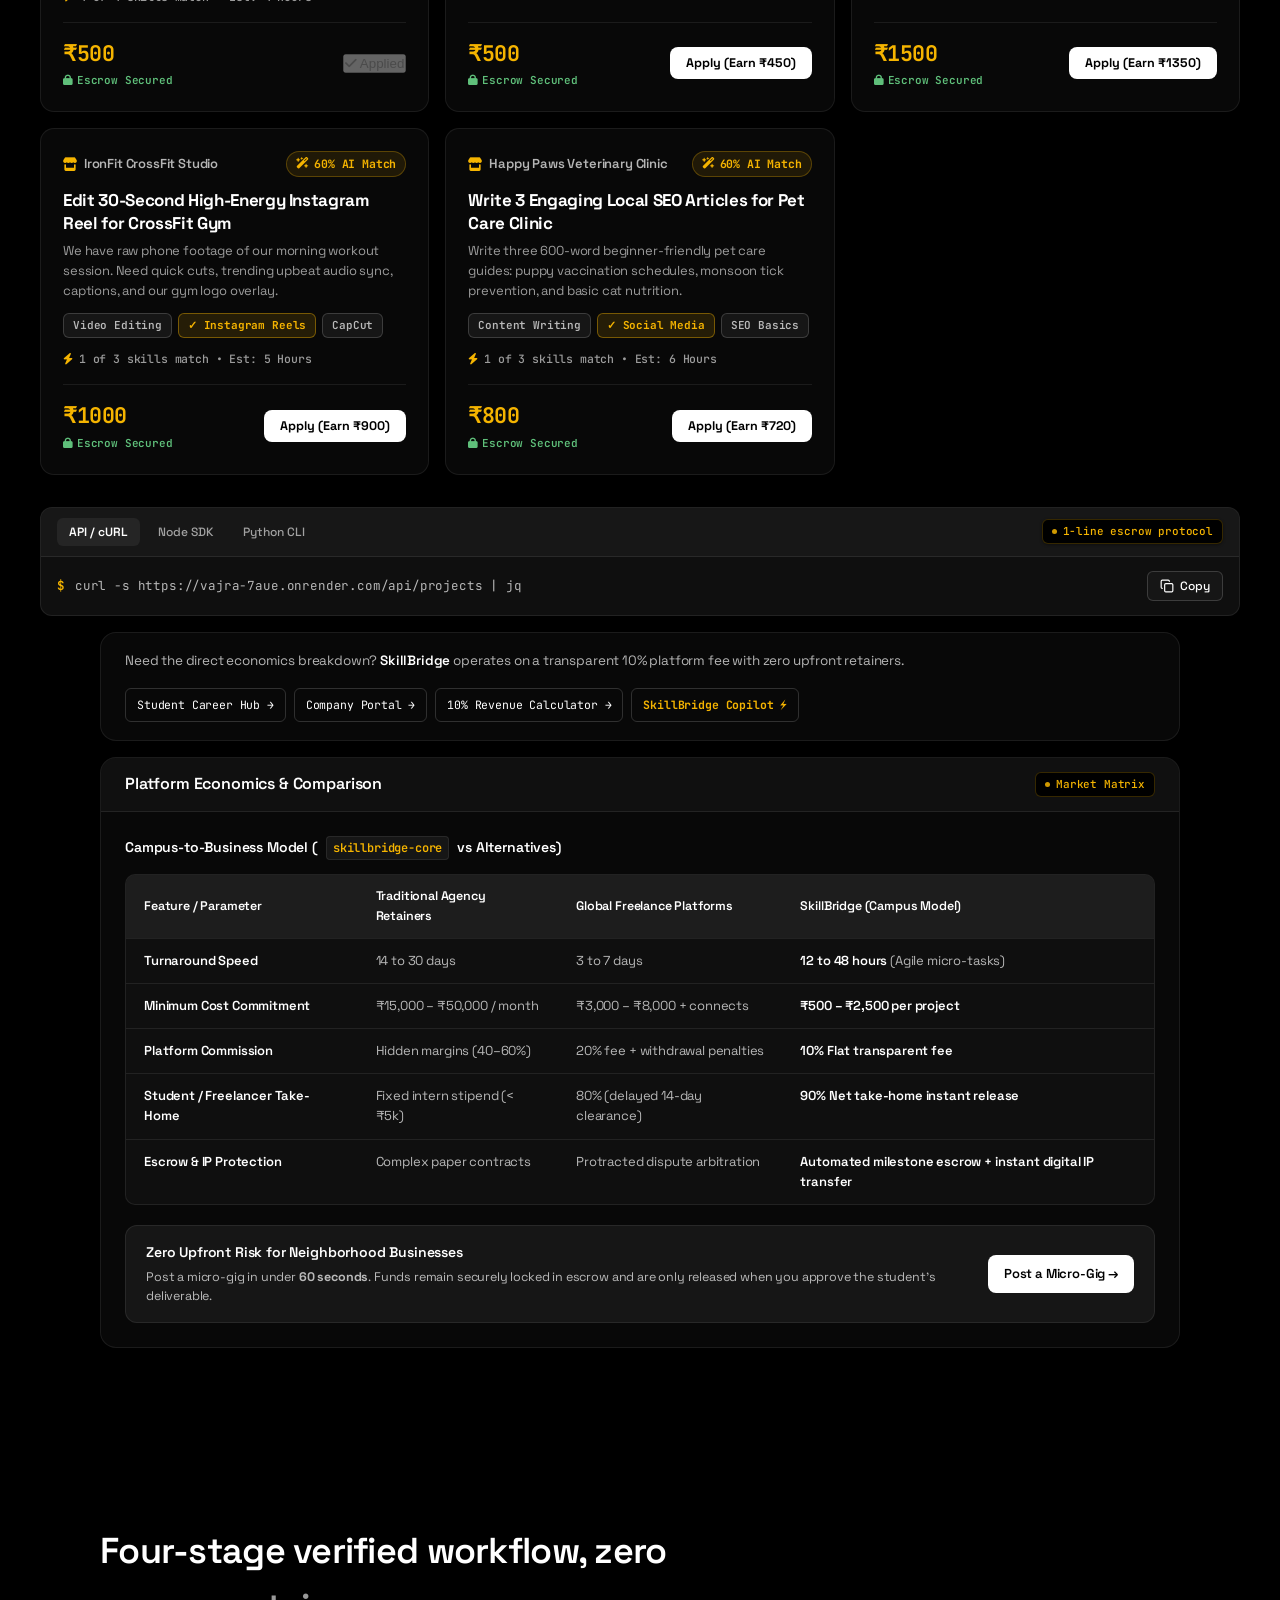
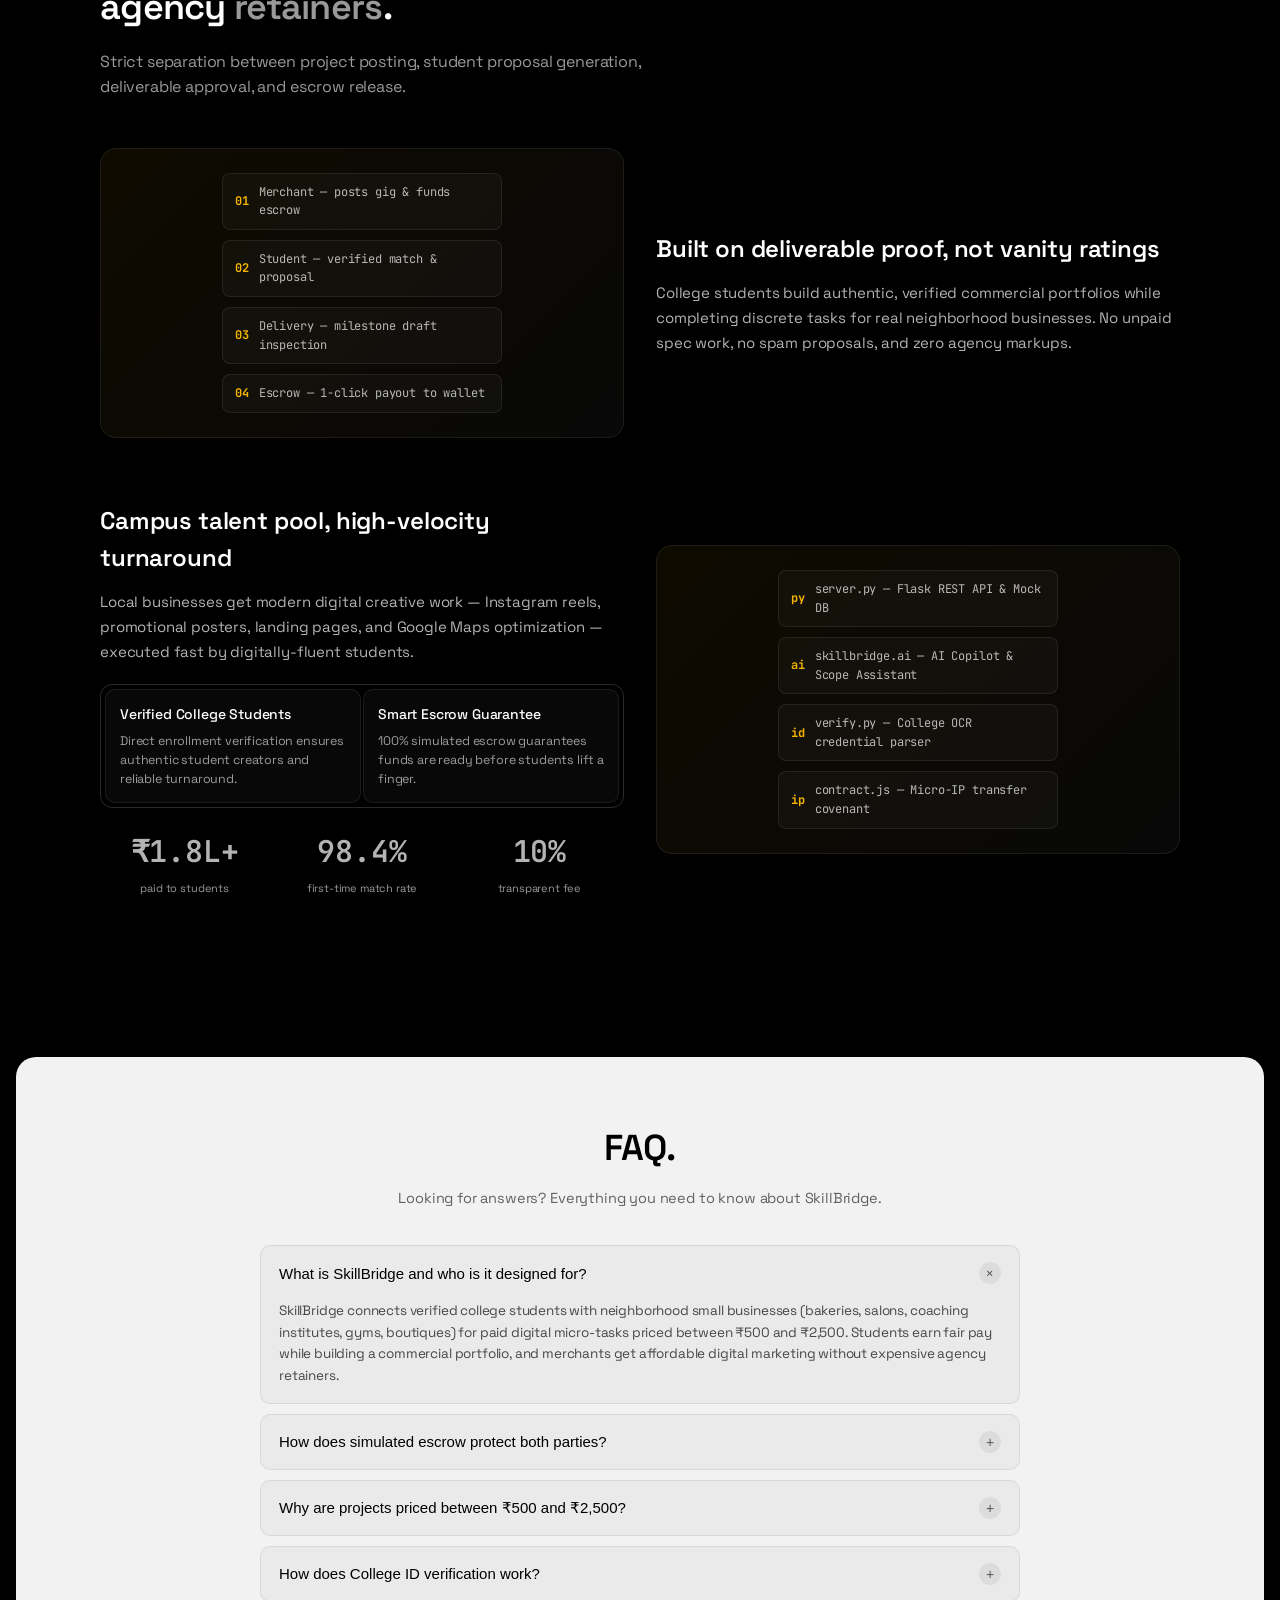
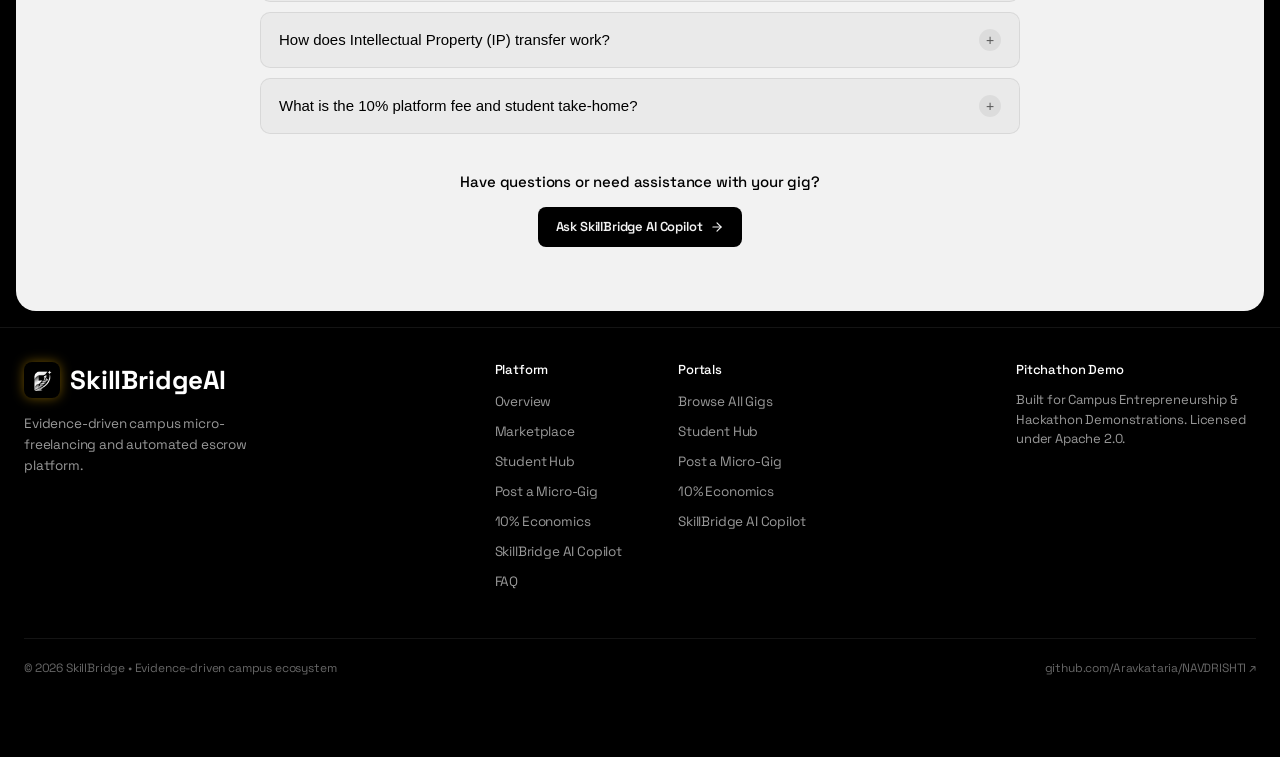
==== commit 1bea508e: "Align header and hero layout with reference design: add Profile pill button, match color placement, " ====
--- a/index.html
+++ b/index.html
@@ -14,17 +14,6 @@
 </head>
 <body>
 
-  <!-- Top Announcement Bar (SkillBridge Minimalist Style) -->
-  <div class="announcement-bar">
-    <div class="container announcement-content">
-      <span><i class="fa-solid fa-sparkles text-spark"></i> <strong>SkillBridge Live:</strong> Zero-retainer micro-projects (₹500–₹2,500) connecting verified college students with real businesses.</span>
-      <div class="demo-reset">
-        <span id="backendStatusBadge" class="backend-badge"><i class="fa-solid fa-circle-notch fa-spin"></i> Checking Backend...</span>
-        <button id="resetDataBtn" title="Reset sample demo data"><i class="fa-solid fa-rotate-left"></i> Reset Demo</button>
-      </div>
-    </div>
-  </div>
-
   <!-- Header Navigation (S1 Sticky) -->
   <header class="top" id="top">
     <div class="nav-inner">
@@ -40,7 +29,7 @@
           <a href="student/">Student Hub</a>
           <a href="post-job/">Post a Gig</a>
           <a href="economics/">Economics</a>
-          <a href="chatbot/" style="color:var(--spark);font-weight:700;">SkillBridge AI ⚡</a>
+          <a href="chatbot/">SkillBridge AI</a>
           <a href="#faq">FAQ</a>
         </nav>
       </div>
@@ -64,14 +53,11 @@
           <svg class="sun" width="18" height="18" viewBox="0 0 24 24" fill="none" stroke="currentColor" stroke-width="2"><circle cx="12" cy="12" r="4"></circle><path d="M12 2v2M12 20v2M4.93 4.93l1.41 1.41M17.66 17.66l1.41 1.41M2 12h2M20 12h2M6.34 17.66l-1.41 1.41M19.07 4.93l-1.41 1.41"></path></svg>
         </button>
 
-        <!-- Quick Post Action Button -->
-        <a class="btn-get" href="chatbot/"><i class="fa-solid fa-bolt"></i> Launch Copilot</a>
-
-        <!-- Far-Right Profile Menu Button & Dropdown -->
+        <!-- Far-Right Profile Menu Button & Dropdown (Styled like Launch Web App in reference) -->
         <div class="profile-menu-container">
-          <button id="navProfileBtn" class="nav-profile-btn" aria-label="User Account Profile" title="Account & Profile">
-            <img src="https://images.unsplash.com/photo-1534528741775-53994a69daeb?w=100&auto=format&fit=crop&q=80" alt="Profile" class="nav-profile-avatar" id="navProfileAvatar">
-            <span class="nav-profile-dot"></span>
+          <button id="navProfileBtn" class="nav-profile-pill" aria-label="User Account Profile" title="Account & Profile">
+            <img src="https://images.unsplash.com/photo-1534528741775-53994a69daeb?w=100&auto=format&fit=crop&q=80" alt="Profile" class="avatar-tiny" id="navProfileAvatar">
+            <span>Profile</span>
           </button>
 
           <div class="profile-dropdown-card" id="profileDropdown">
@@ -111,6 +97,13 @@
                 <i class="fa-solid fa-bolt"></i> SkillBridge AI Assistant
               </a>
             </div>
+
+            <div class="dropdown-system-row" style="padding: 10px 14px; background: var(--s1-card-strong); border-top: 1px solid var(--s1-border); display: flex; justify-content: space-between; align-items: center; gap: 8px;">
+              <span id="backendStatusBadge" class="backend-badge"><i class="fa-solid fa-circle-notch fa-spin"></i> Checking...</span>
+              <button id="resetDataBtn" class="dropdown-reset-btn" title="Reset sample demo data" style="background: transparent; border: 1px solid var(--s1-border-strong); color: var(--s1-text-60); border-radius: 6px; padding: 3px 8px; font-size: 11px; cursor: pointer; display: inline-flex; align-items: center; gap: 4px;">
+                <i class="fa-solid fa-rotate-left"></i> Reset Demo
+              </button>
+            </div>
           </div>
         </div>
 
@@ -145,23 +138,8 @@
         <div class="hero-cta">
           <div class="cta-outer">
             <a class="cta-btn" href="jobs/">
-              EXPLORE 5+ LIVE GIGS
+              LAUNCH WEB APP
               <svg width="16" height="16" viewBox="0 0 24 24" fill="none" stroke="currentColor" stroke-width="2" stroke-linecap="round" stroke-linejoin="round"><path d="M5 12h14"></path><path d="m12 5 7 7-7 7"></path></svg>
-            </a>
-          </div>
-          <div class="cta-outer">
-            <a class="cta-btn" href="post-job/" style="background:var(--s2-card-strong);color:var(--s2-text);border:1px solid var(--s2-border);">
-              POST A MICRO-GIG (FROM ₹500)
-            </a>
-          </div>
-          <div class="cta-outer">
-            <a class="cta-btn" href="economics/" style="background:transparent;color:var(--s2-text-70);border:1px solid var(--s2-border);">
-              10% BUSINESS MODEL
-            </a>
-          </div>
-          <div class="cta-outer">
-            <a class="cta-btn" href="chatbot/" style="background:transparent;color:var(--spark);border:1px solid rgba(245, 180, 0, 0.4);">
-              <i class="fa-solid fa-bolt"></i> SKILLBRIDGE AI COPILOT
             </a>
           </div>
         </div>
--- a/styles.css
+++ b/styles.css
@@ -3329,3 +3329,60 @@
     right: 12px;
   }
 }
+
+
+/* Profile Pill Button in Navbar (Styled like Launch Web App in reference) */
+.nav-profile-pill {
+  background: var(--s1-text);
+  color: var(--s1-bg);
+  font-family: 'Space Grotesk', -apple-system, BlinkMacSystemFont, sans-serif;
+  font-size: 13px;
+  font-weight: 600;
+  padding: 8px 16px;
+  border-radius: 8px;
+  border: none;
+  cursor: pointer;
+  display: inline-flex;
+  align-items: center;
+  gap: 8px;
+  transition: opacity 0.15s ease, transform 0.15s ease;
+  letter-spacing: -0.01em;
+  line-height: 1;
+  text-decoration: none;
+}
+
+.nav-profile-pill:hover {
+  opacity: 0.88;
+  transform: translateY(-1px);
+}
+
+.nav-profile-pill .avatar-tiny {
+  width: 20px;
+  height: 20px;
+  border-radius: 50%;
+  object-fit: cover;
+  border: 1px solid rgba(0, 0, 0, 0.15);
+  display: block;
+}
+
+[data-theme="light"] .nav-profile-pill .avatar-tiny {
+  border-color: rgba(255, 255, 255, 0.35);
+}
+
+[data-theme="light"] .nav-profile-pill {
+  background: #000000;
+  color: #ffffff;
+}
+
+/* Ensure announcement bar is hidden for the ultra-clean hero layout */
+.announcement-bar {
+  display: none !important;
+}
+
+/* Ensure solid high-contrast hero typography */
+h1.hero-h .accent {
+  background: none;
+  -webkit-background-clip: initial;
+  background-clip: initial;
+  color: var(--s2-text);
+}
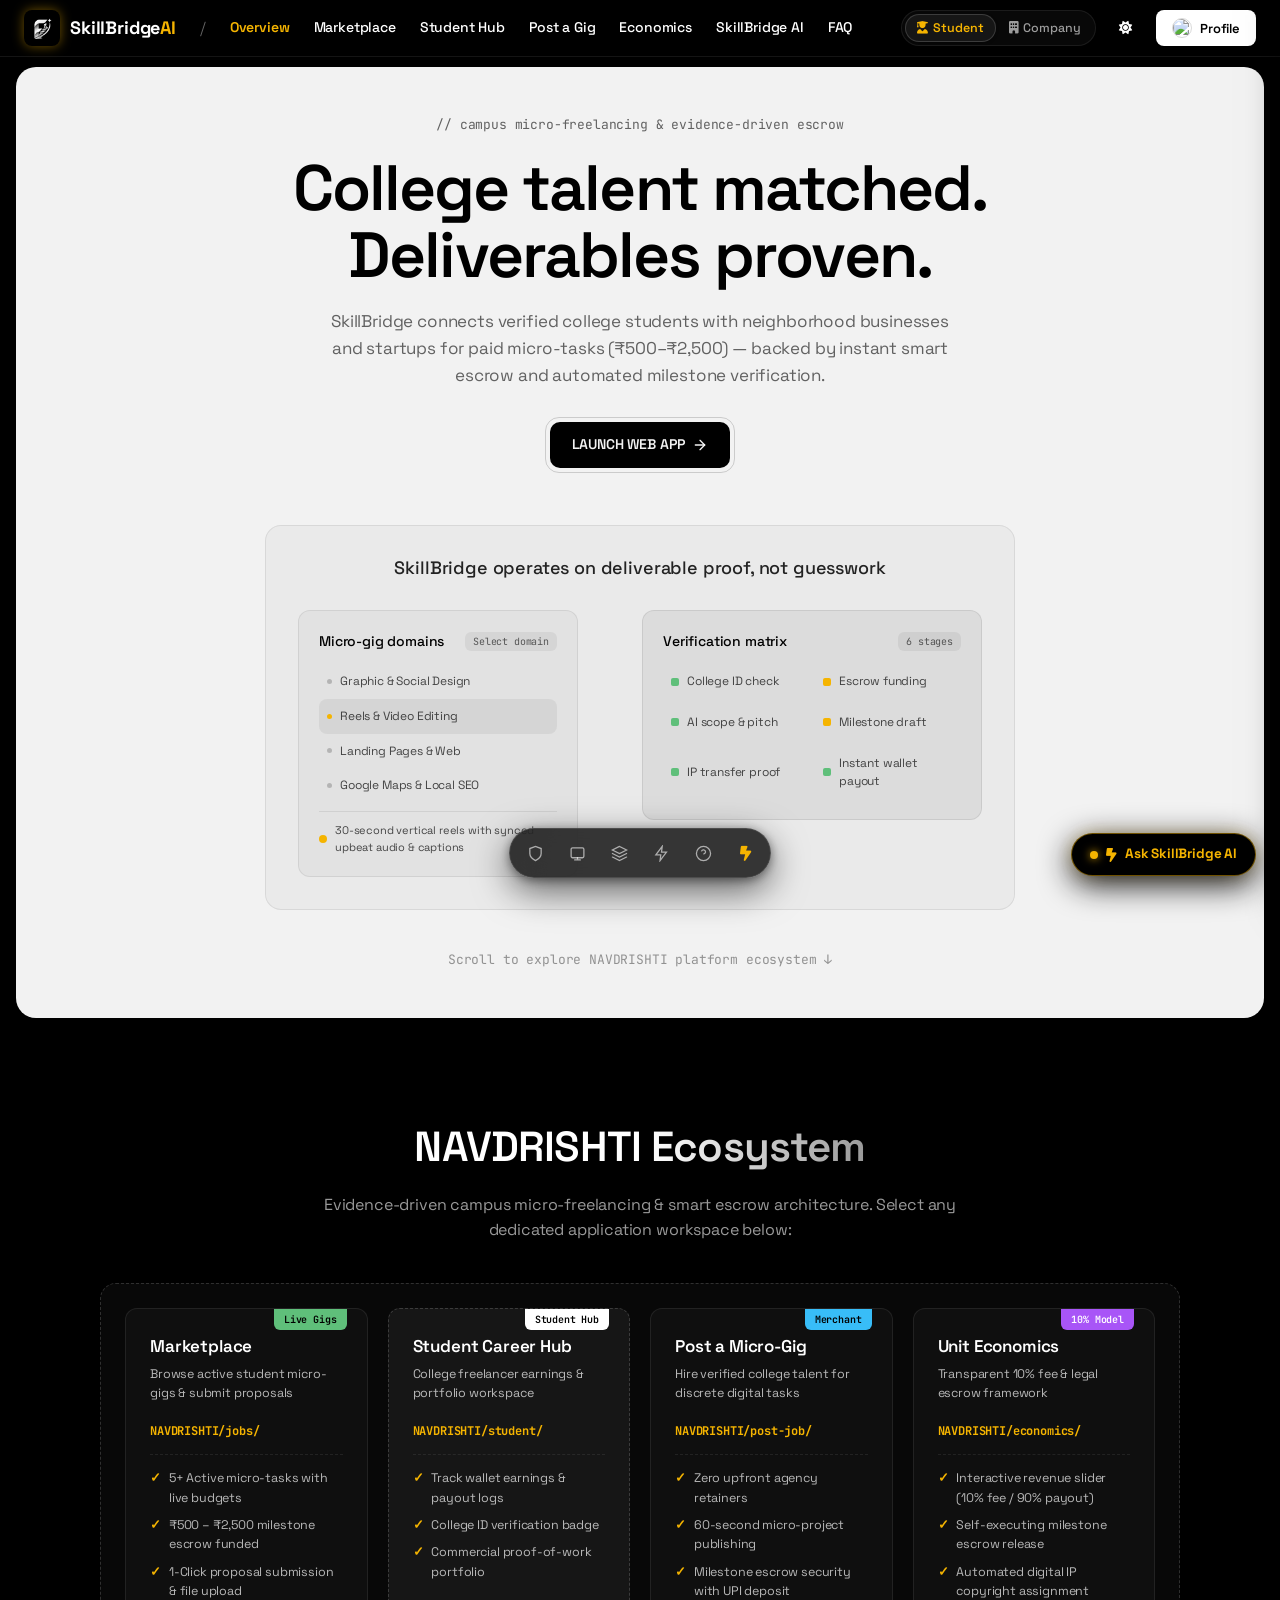
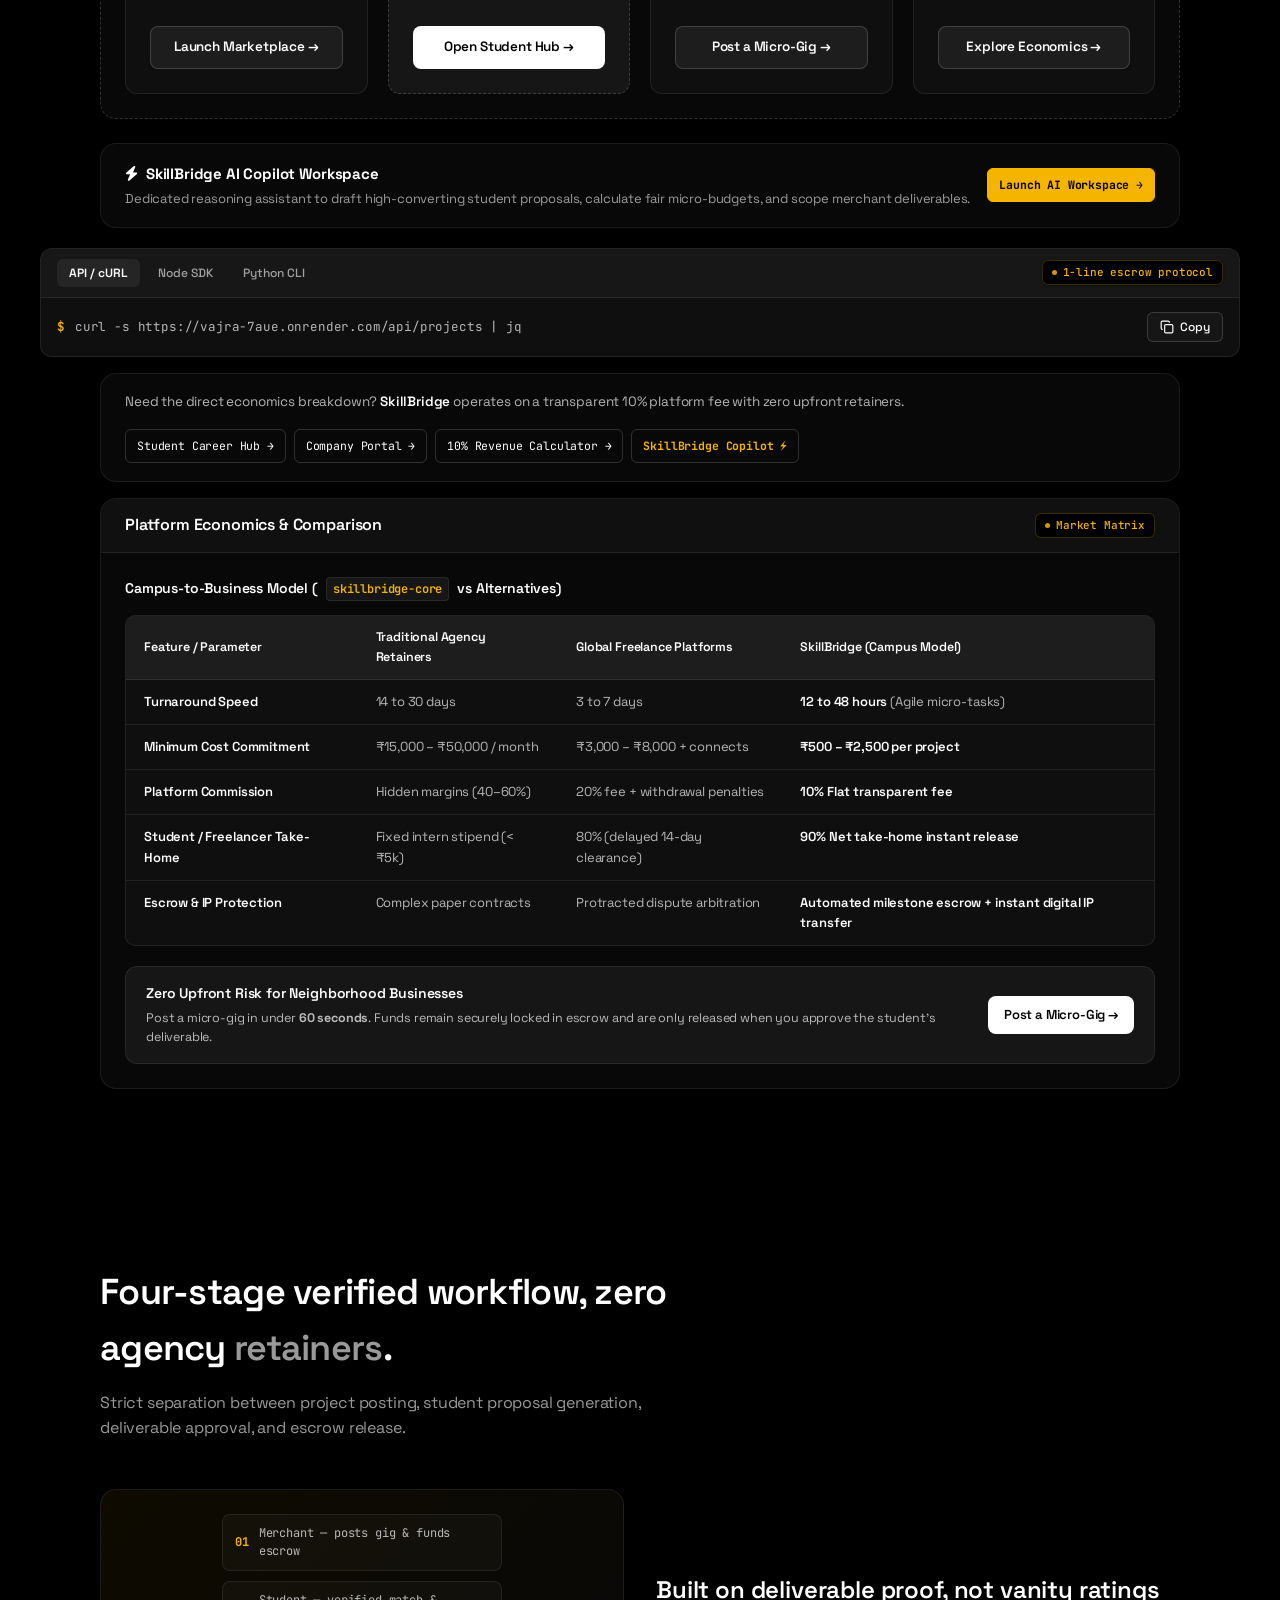
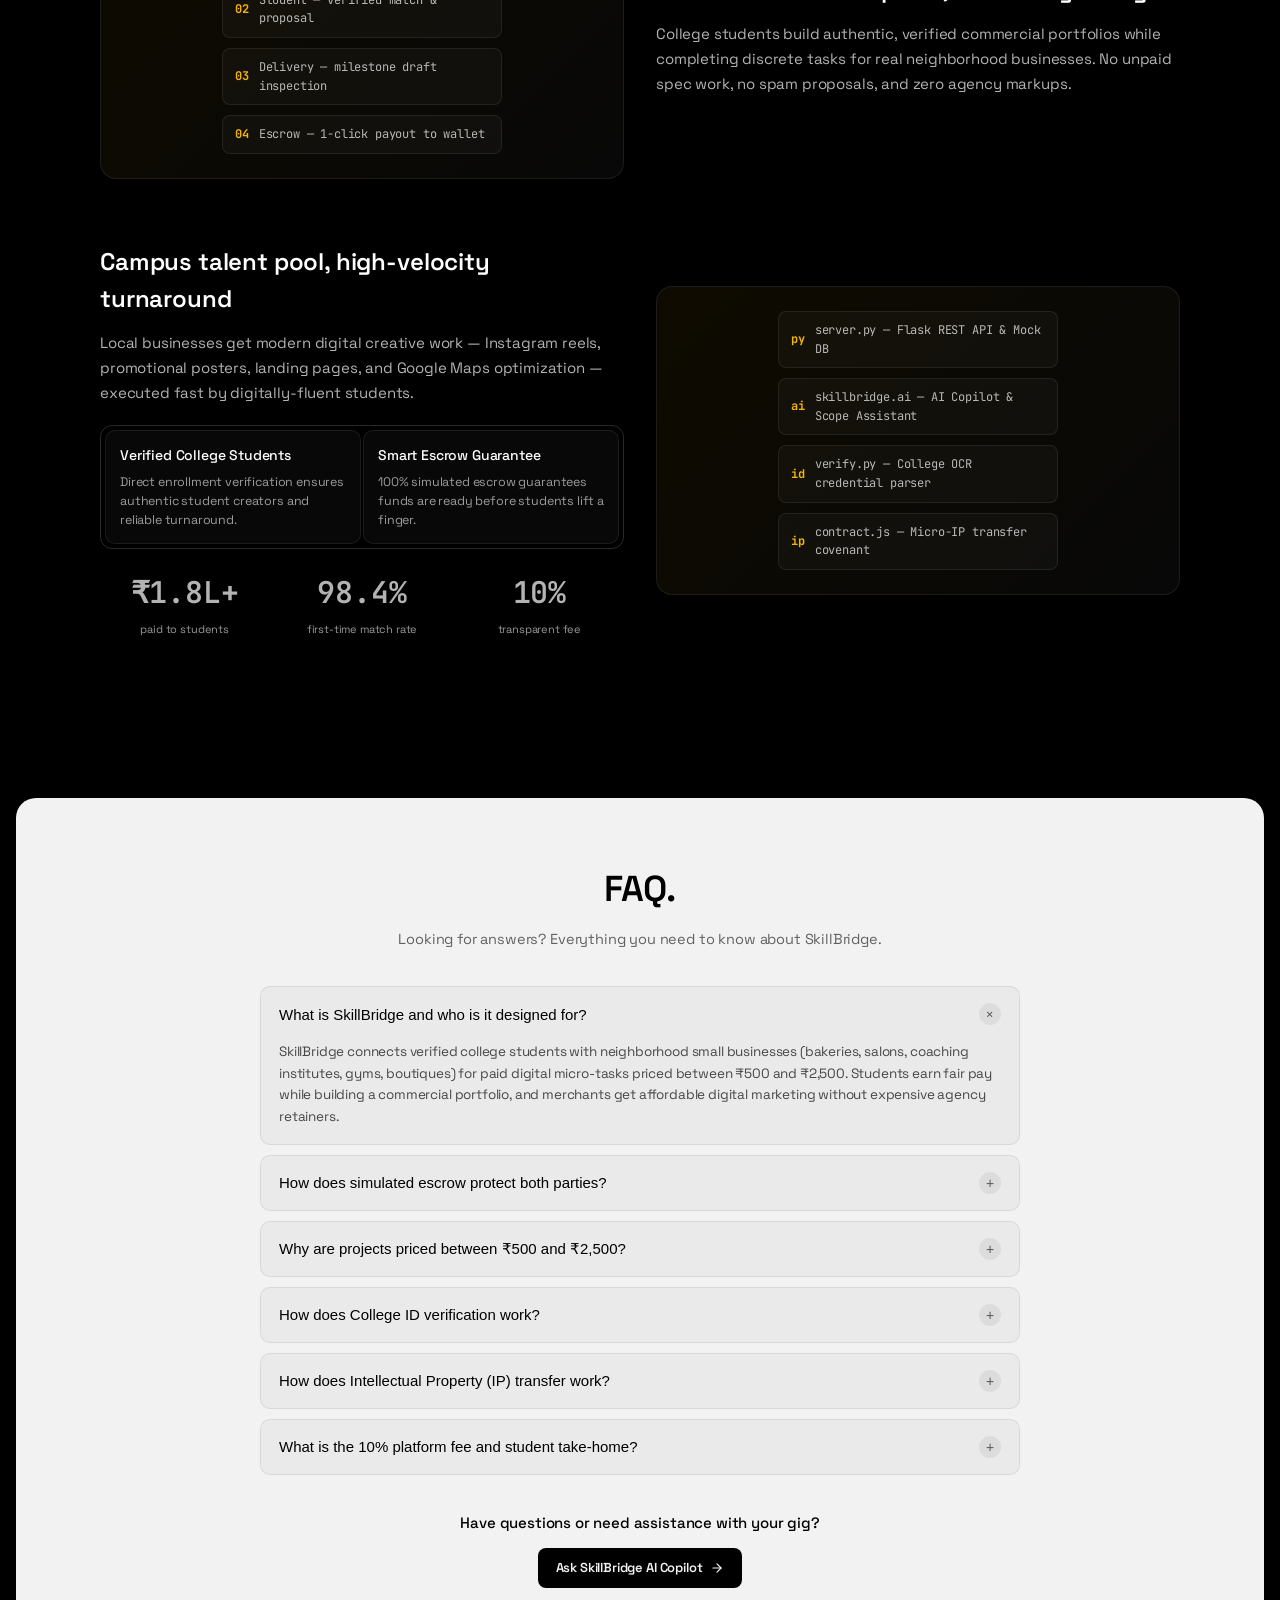
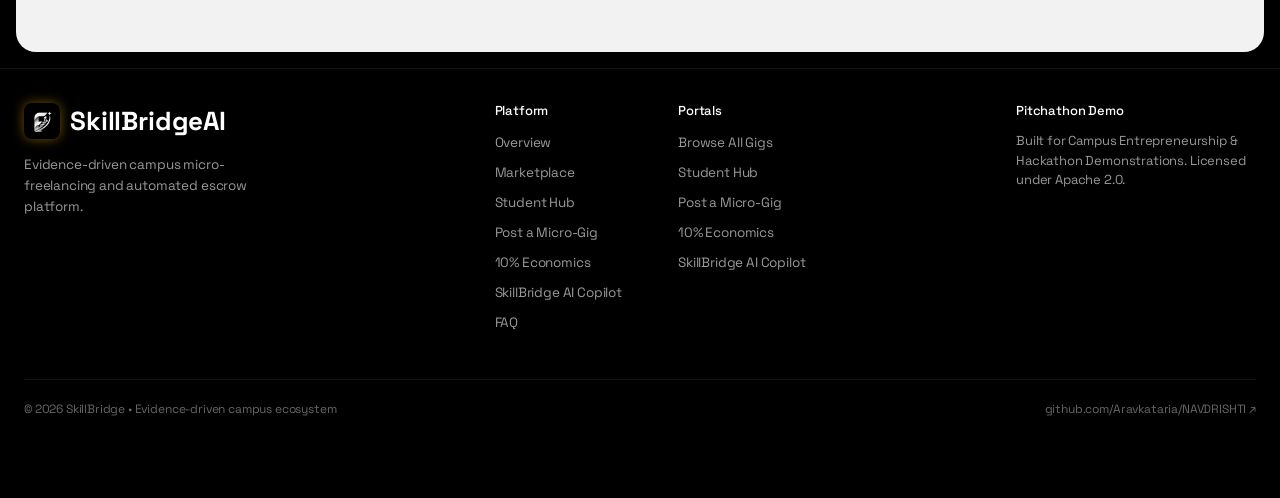
==== commit 42c7f9be: "Separate main landing page from sub-apps: add NAVDRISHTI ecosystem directory cards with direct navig" ====
--- a/index.html
+++ b/index.html
@@ -190,25 +190,89 @@
           </div>
         </div>
 
-        <div class="scroll-hint">Scroll to explore live gigs ↓</div>
+        <div class="scroll-hint">Scroll to explore NAVDRISHTI platform ecosystem &darr;</div>
       </div>
     </section>
 
     <!-- Downloads / Live Micro-Gigs Panel (S1) -->
     <section class="downloads" id="gigs">
       <div class="dl-head">
-        <h2>Explore <span class="accent">Micro-Gigs</span></h2>
-        <p>Active paid tasks posted by verified companies and neighborhood businesses. Apply instantly with 90% student take-home.</p>
-        <div style="margin-top: 16px;">
-          <a class="btn-get" href="jobs/" style="display:inline-flex;align-items:center;gap:6px;font-weight:700;">
-            Browse All Gigs Marketplace &rarr;
+        <h2>NAVDRISHTI <span class="accent">Ecosystem</span></h2>
+        <p>Evidence-driven campus micro-freelancing & smart escrow architecture. Select any dedicated application workspace below:</p>
+      </div>
+
+      <!-- Application Directory Cards directing to different NAVDRISHTI pages -->
+      <div class="dl-outer">
+        <div class="dl-grid">
+
+          <div class="dl-card">
+            <span class="badge" style="background:#5fbf7a;color:#000;">Live Gigs</span>
+            <h3>Marketplace</h3>
+            <div class="sub">Browse active student micro-gigs & submit proposals</div>
+            <div class="file">NAVDRISHTI/jobs/</div>
+            <ul class="dl-feats">
+              <li>5+ Active micro-tasks with live budgets</li>
+              <li>₹500 – ₹2,500 milestone escrow funded</li>
+              <li>1-Click proposal submission & file upload</li>
+            </ul>
+            <a class="dl-btn" href="jobs/">Launch Marketplace &rarr;</a>
+          </div>
+
+          <div class="dl-card hi">
+            <span class="badge">Student Hub</span>
+            <h3>Student Career Hub</h3>
+            <div class="sub">College freelancer earnings & portfolio workspace</div>
+            <div class="file">NAVDRISHTI/student/</div>
+            <ul class="dl-feats">
+              <li>Track wallet earnings & payout logs</li>
+              <li>College ID verification badge</li>
+              <li>Commercial proof-of-work portfolio</li>
+            </ul>
+            <a class="dl-btn" href="student/">Open Student Hub &rarr;</a>
+          </div>
+
+          <div class="dl-card">
+            <span class="badge" style="background:#38bdf8;color:#000;">Merchant</span>
+            <h3>Post a Micro-Gig</h3>
+            <div class="sub">Hire verified college talent for discrete digital tasks</div>
+            <div class="file">NAVDRISHTI/post-job/</div>
+            <ul class="dl-feats">
+              <li>Zero upfront agency retainers</li>
+              <li>60-second micro-project publishing</li>
+              <li>Milestone escrow security with UPI deposit</li>
+            </ul>
+            <a class="dl-btn" href="post-job/">Post a Micro-Gig &rarr;</a>
+          </div>
+
+          <div class="dl-card">
+            <span class="badge" style="background:#a855f7;color:#fff;">10% Model</span>
+            <h3>Unit Economics</h3>
+            <div class="sub">Transparent 10% fee & legal escrow framework</div>
+            <div class="file">NAVDRISHTI/economics/</div>
+            <ul class="dl-feats">
+              <li>Interactive revenue slider (10% fee / 90% payout)</li>
+              <li>Self-executing milestone escrow release</li>
+              <li>Automated digital IP copyright assignment</li>
+            </ul>
+            <a class="dl-btn" href="economics/">Explore Economics &rarr;</a>
+          </div>
+
+        </div>
+      </div>
+
+      <!-- SkillBridge AI Copilot Dedicated Action Card -->
+      <div class="core-band" style="margin-top: 24px;">
+        <div style="flex: 1;">
+          <h4 style="font-size: 15px; font-weight: 700; color: var(--s1-text); margin-bottom: 4px; display: flex; align-items: center; gap: 8px;">
+            <i class="fa-solid fa-bolt text-spark"></i> SkillBridge AI Copilot Workspace
+          </h4>
+          <p style="font-size: 13px; color: var(--s1-text-60); margin: 0;">Dedicated reasoning assistant to draft high-converting student proposals, calculate fair micro-budgets, and scope merchant deliverables.</p>
+        </div>
+        <div class="core-links">
+          <a class="core-link" href="chatbot/" style="background: var(--spark); color: #000000; font-weight: 700; border-color: var(--spark);">
+            Launch AI Workspace &rarr;
           </a>
         </div>
-      </div>
-
-      <!-- Dynamic Projects Feed Container -->
-      <div class="projects-grid" id="projectsContainer">
-        <!-- Dynamically populated by app.js -->
       </div>
 
       <!-- Integrated Minimalist Terminal Protocol Block -->
@@ -506,61 +570,6 @@
     </a>
   </nav>
 
-  <!-- Apply Modal (For Dynamic Gigs) -->
-  <div class="modal-overlay" id="applyModal">
-    <div class="modal-box">
-      <div class="modal-header">
-        <div>
-          <h3 id="modalProjectTitle">Apply for Project</h3>
-          <span class="badge badge-primary" id="modalProjectClient">Client</span>
-        </div>
-        <button class="modal-close-btn" id="closeApplyModalBtn">&times;</button>
-      </div>
-      <div class="modal-body">
-        <div class="modal-project-summary">
-          <div class="summary-item">
-            <span>Budget:</span>
-            <strong id="modalProjectBudget">₹500</strong>
-          </div>
-          <div class="summary-item">
-            <span>Student Take-Home (90%):</span>
-            <strong class="text-success" id="modalStudentTakeHome">₹450</strong>
-          </div>
-          <div class="summary-item">
-            <span>Escrow Status:</span>
-            <span class="badge badge-success"><i class="fa-solid fa-lock"></i> 100% Escrow Funded</span>
-          </div>
-        </div>
-
-        <form id="applyProjectForm">
-          <div class="form-group">
-            <label for="applyCoverLetter">Quick Pitch / Strategy for this Task:</label>
-            <textarea id="applyCoverLetter" rows="3" class="form-control" required placeholder="Hi! I have made several Instagram carousel posters for college events using Canva and Figma. I can deliver 3 variations within 24 hours."></textarea>
-          </div>
-          <div class="form-group">
-            <label for="applyPortfolioLink">Portfolio / Sample Work Link (Drive/Behance/GitHub):</label>
-            <input type="url" id="applyPortfolioLink" class="form-control" placeholder="https://behance.net/student-portfolio" value="https://behance.net/student-portfolio">
-          </div>
-
-          <div class="legal-box">
-            <label class="checkbox-container">
-              <input type="checkbox" id="legalCheckbox" checked required>
-              <span class="checkmark"></span>
-              <span class="legal-text">
-                <strong>Standard SkillBridge Micro-Contract:</strong> All commercial IP & copyright rights transfer entirely to the business client upon milestone approval and payment release.
-              </span>
-            </label>
-          </div>
-
-          <div class="modal-footer">
-            <button type="button" class="btn btn-outline" id="cancelApplyBtn">Cancel</button>
-            <button type="submit" class="btn btn-primary"><i class="fa-solid fa-paper-plane"></i> Submit Application</button>
-          </div>
-        </form>
-      </div>
-    </div>
-  </div>
-
   <!-- Floating SkillBridge AI Copilot Widget -->
   <div class="vajra-launcher" id="vajraToggleBtn" title="Open SkillBridge AI Assistant">
     <div class="vajra-pulse"></div>
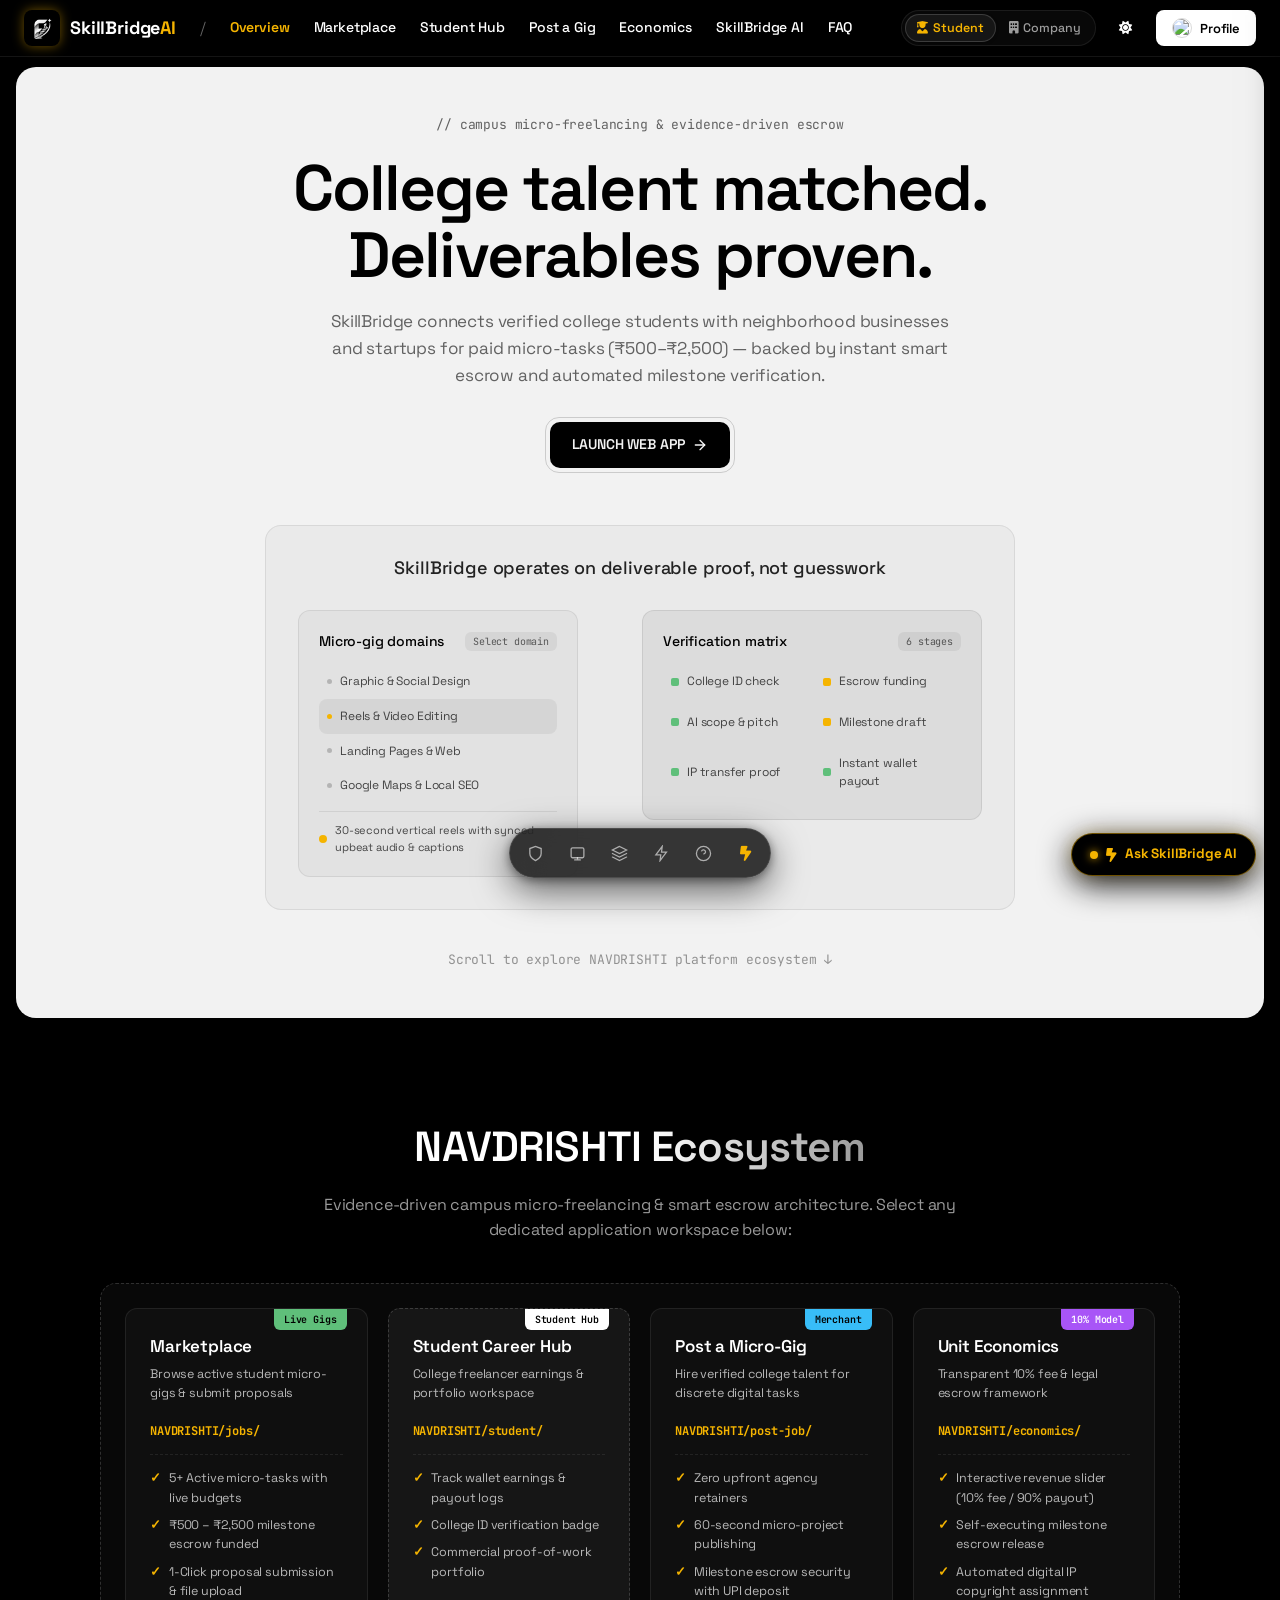
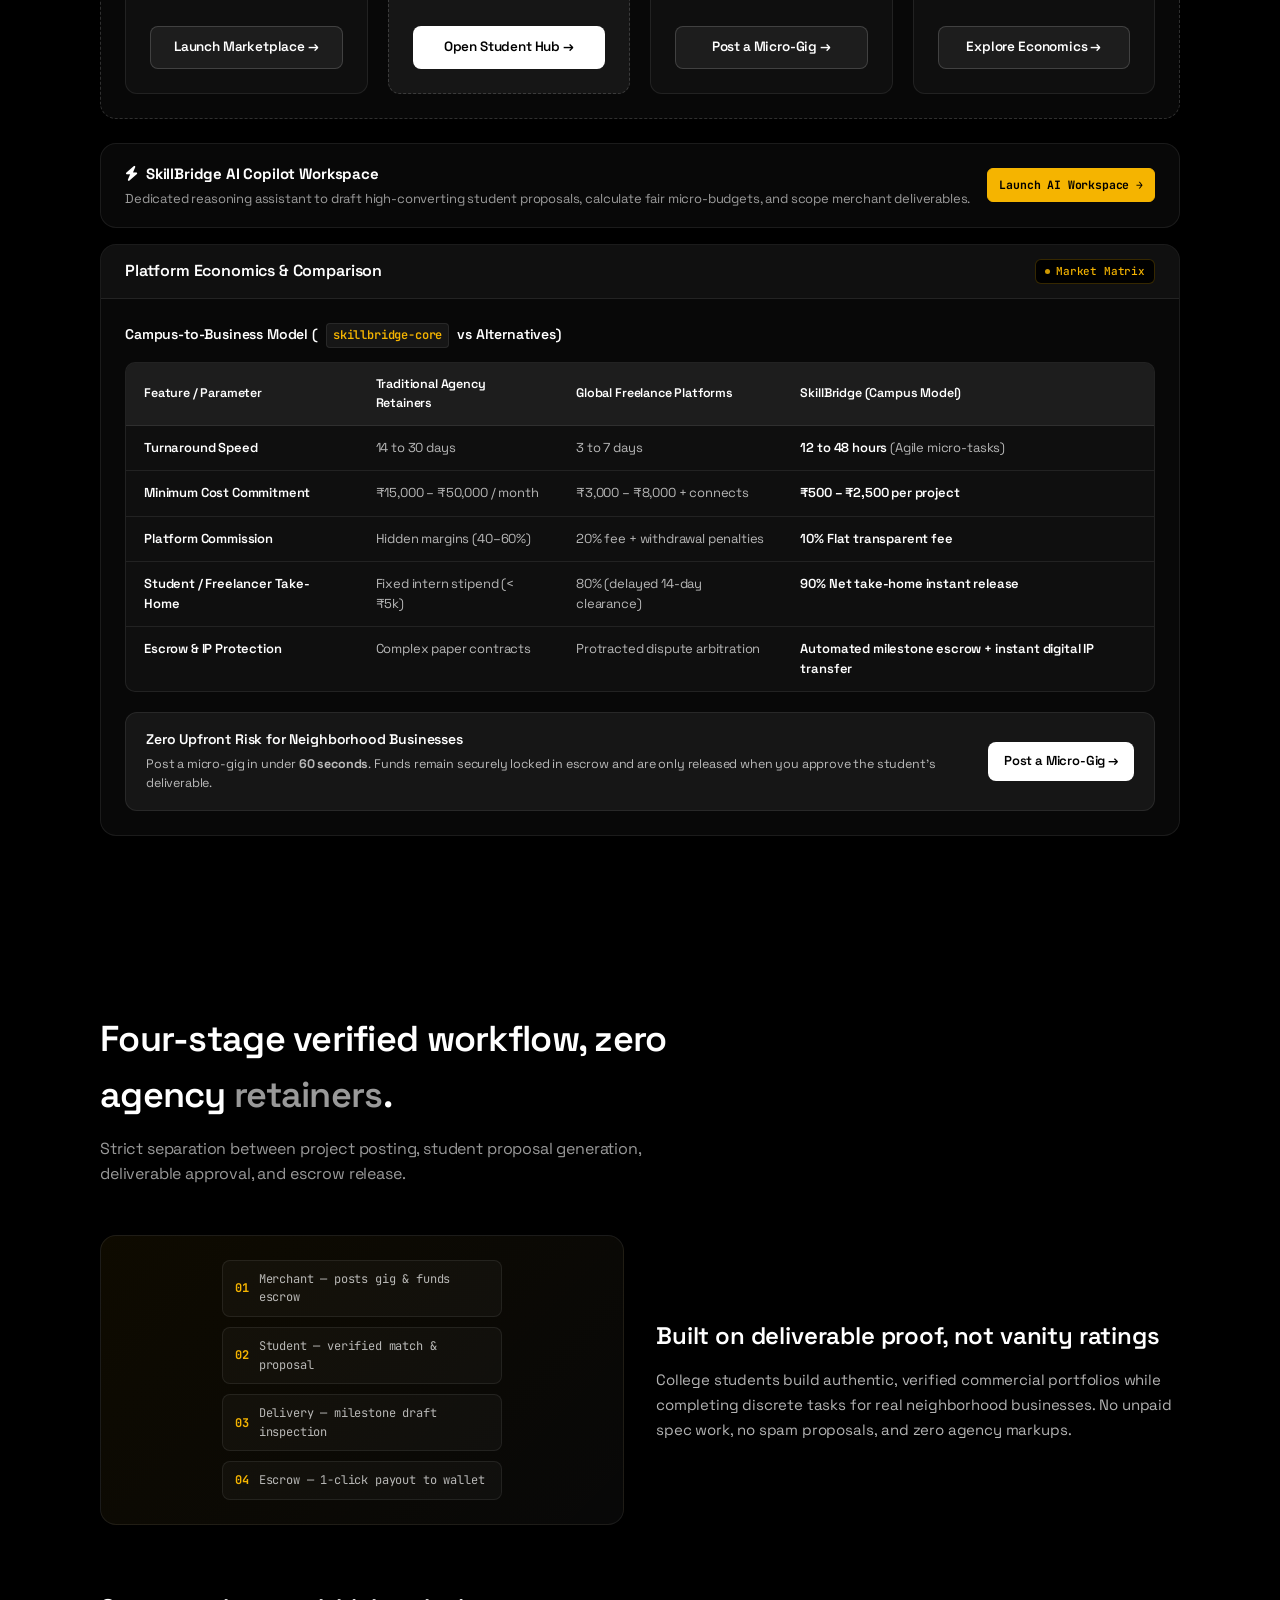
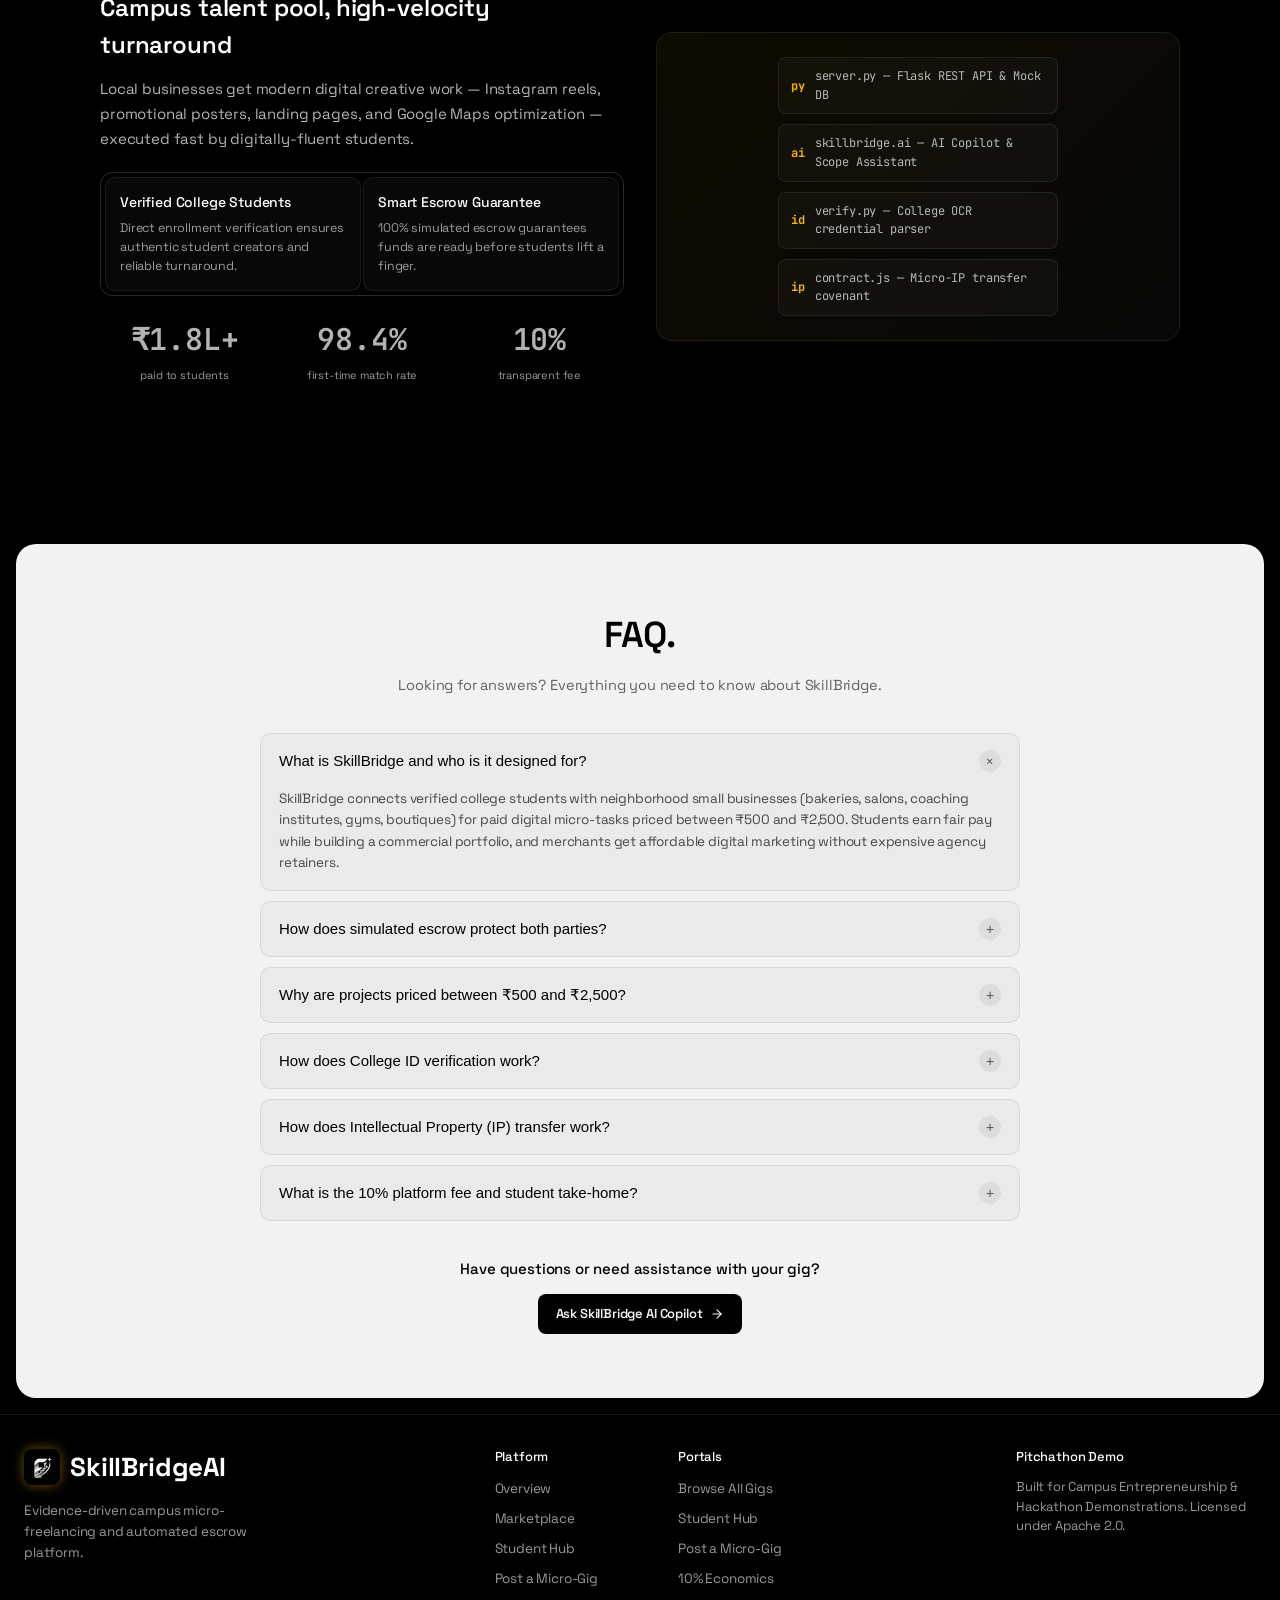
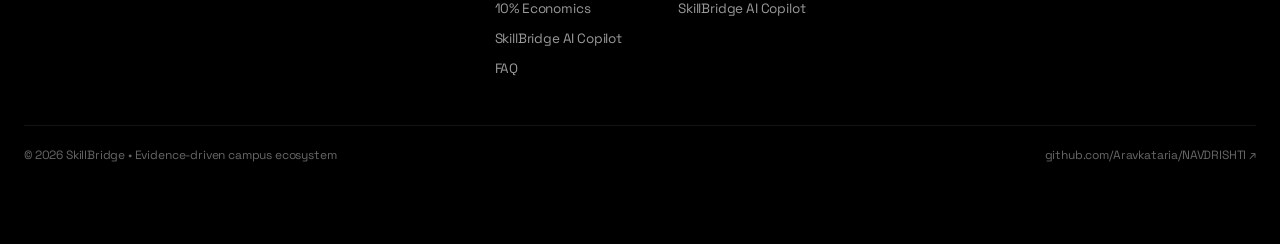
==== commit c37089ea: "Remove 1-line escrow protocol terminal box and associated scripts from main page" ====
--- a/index.html
+++ b/index.html
@@ -272,39 +272,6 @@
           <a class="core-link" href="chatbot/" style="background: var(--spark); color: #000000; font-weight: 700; border-color: var(--spark);">
             Launch AI Workspace &rarr;
           </a>
-        </div>
-      </div>
-
-      <!-- Integrated Minimalist Terminal Protocol Block -->
-      <div class="term-install-box">
-        <div class="term-install-head">
-          <div class="term-tabs">
-            <button class="term-tab active" onclick="switchTerm('api', this)">API / cURL</button>
-            <button class="term-tab" onclick="switchTerm('node', this)">Node SDK</button>
-            <button class="term-tab" onclick="switchTerm('py', this)">Python CLI</button>
-          </div>
-          <span class="term-tag">1-line escrow protocol</span>
-        </div>
-        <div class="term-install-body">
-          <div class="term-cmd-line">
-            <span class="term-prompt">$</span>
-            <span class="term-code" id="term-cmd">curl -s https://vajra-7aue.onrender.com/api/projects | jq</span>
-          </div>
-          <button class="term-copy-btn" onclick="copyTermCmd(this)" aria-label="Copy terminal command">
-            <svg width="14" height="14" viewBox="0 0 24 24" fill="none" stroke="currentColor" stroke-width="2" stroke-linecap="round" stroke-linejoin="round"><rect width="14" height="14" x="8" y="8" rx="2" ry="2"/><path d="M4 16c-1.1 0-2-.9-2-2V4c0-1.1.9-2 2-2h10c1.1 0 2 .9 2 2"/></svg>
-            <span>Copy</span>
-          </button>
-        </div>
-      </div>
-
-      <!-- Core Protocol Links -->
-      <div class="core-band">
-        <p>Need the direct economics breakdown? <b>SkillBridge</b> operates on a transparent 10% platform fee with zero upfront retainers.</p>
-        <div class="core-links">
-          <a class="core-link" href="student/">Student Career Hub &rarr;</a>
-          <a class="core-link" href="post-job/">Company Portal &rarr;</a>
-          <a class="core-link" href="economics/">10% Revenue Calculator &rarr;</a>
-          <a class="core-link" href="chatbot/" style="color:var(--spark);font-weight:700;">SkillBridge Copilot ⚡</a>
         </div>
       </div>
 
@@ -679,32 +646,6 @@
       if (!wasOpen) item.classList.add('open');
     }
 
-    // Terminal Commands
-    var termCommands = {
-      api: 'curl -s https://vajra-7aue.onrender.com/api/projects | jq',
-      node: 'npx skillbridge-sdk create-gig --budget 1500 --escrow locked',
-      py: 'pip install skillbridge && python -m skillbridge.escrow --verify'
-    };
-
-    function switchTerm(tool, btn) {
-      document.querySelectorAll('.term-tab').forEach(function(el) { el.classList.remove('active'); });
-      btn.classList.add('active');
-      var codeEl = document.getElementById('term-cmd');
-      if (codeEl && termCommands[tool]) {
-        codeEl.innerText = termCommands[tool];
-      }
-    }
-
-    function copyTermCmd(btn) {
-      var text = document.getElementById('term-cmd').innerText;
-      navigator.clipboard.writeText(text).then(function() {
-        var span = btn.querySelector('span');
-        var old = span.innerText;
-        span.innerText = 'Copied!';
-        setTimeout(function() { span.innerText = old; }, 2000);
-      });
-    }
-
     // Domain Selector Switcher
     function switchDomain(row, text) {
       document.querySelectorAll('.sel-row').forEach(function(r) {
